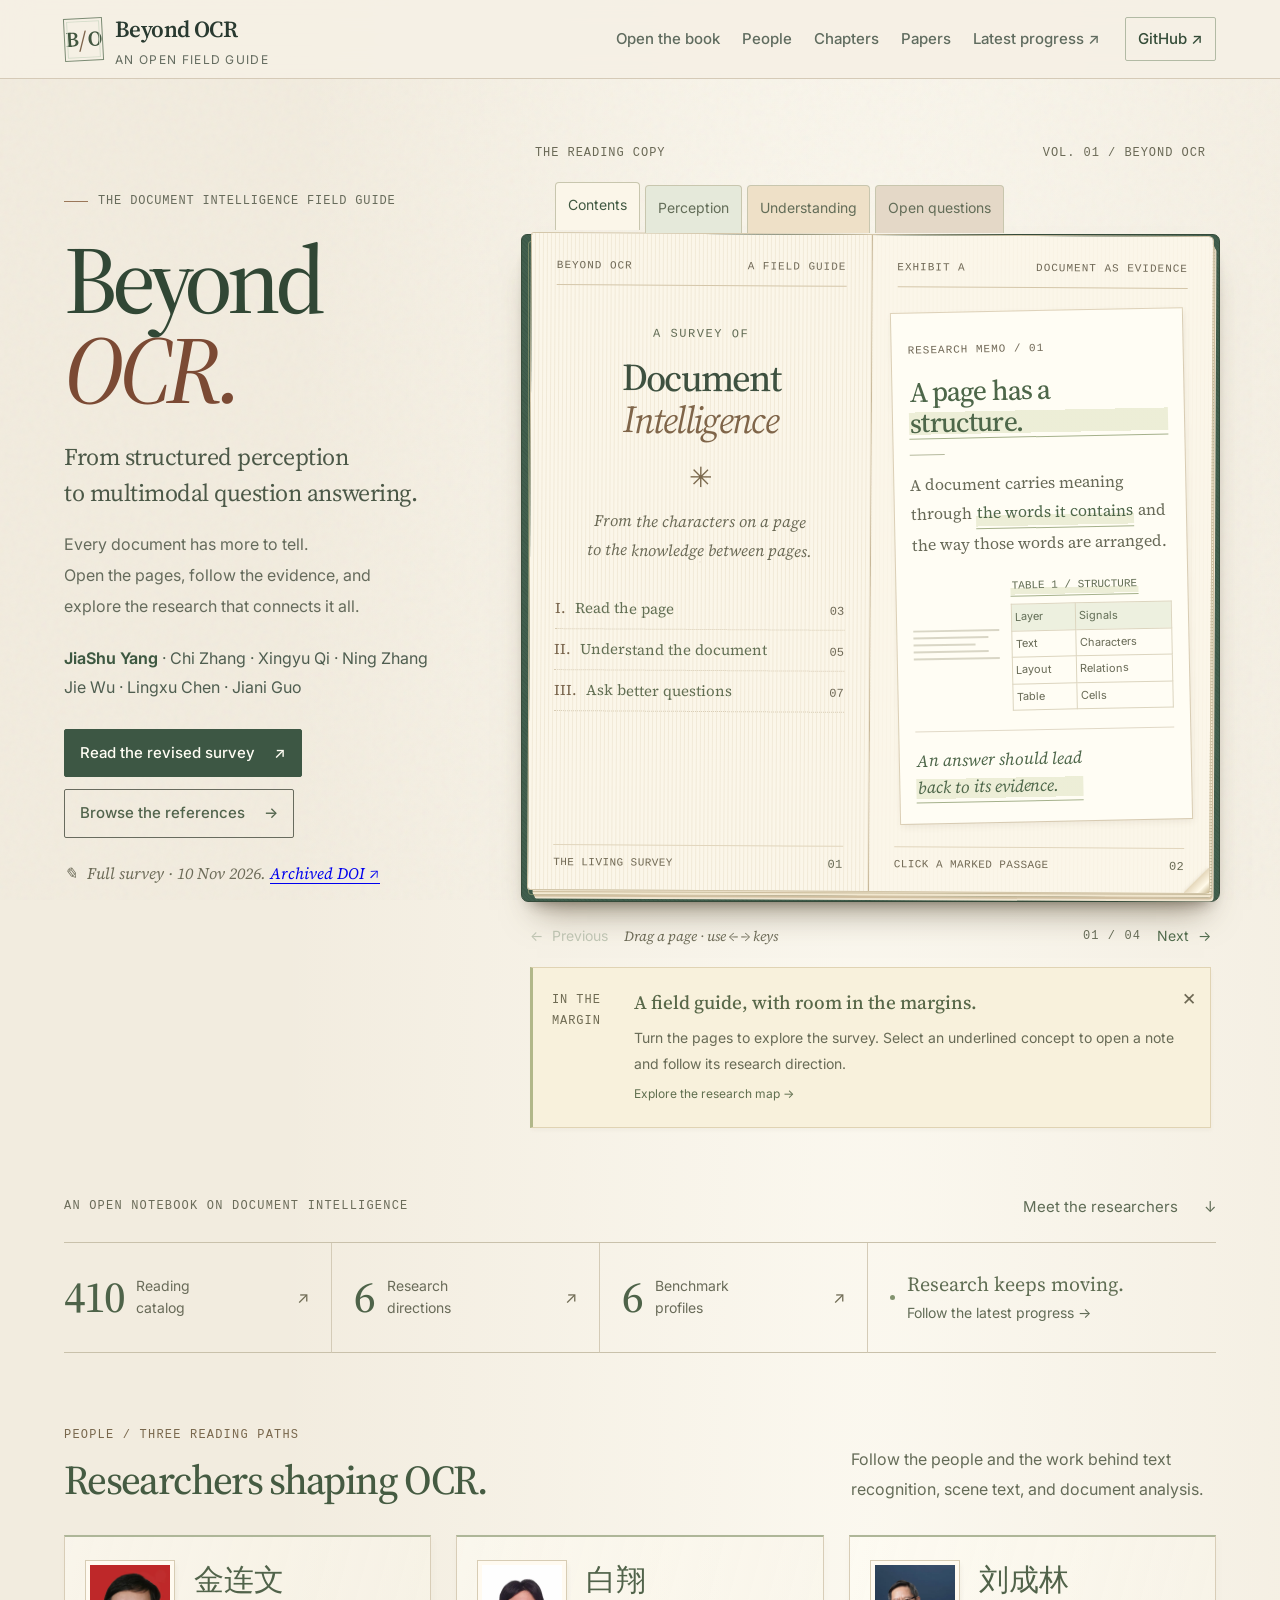
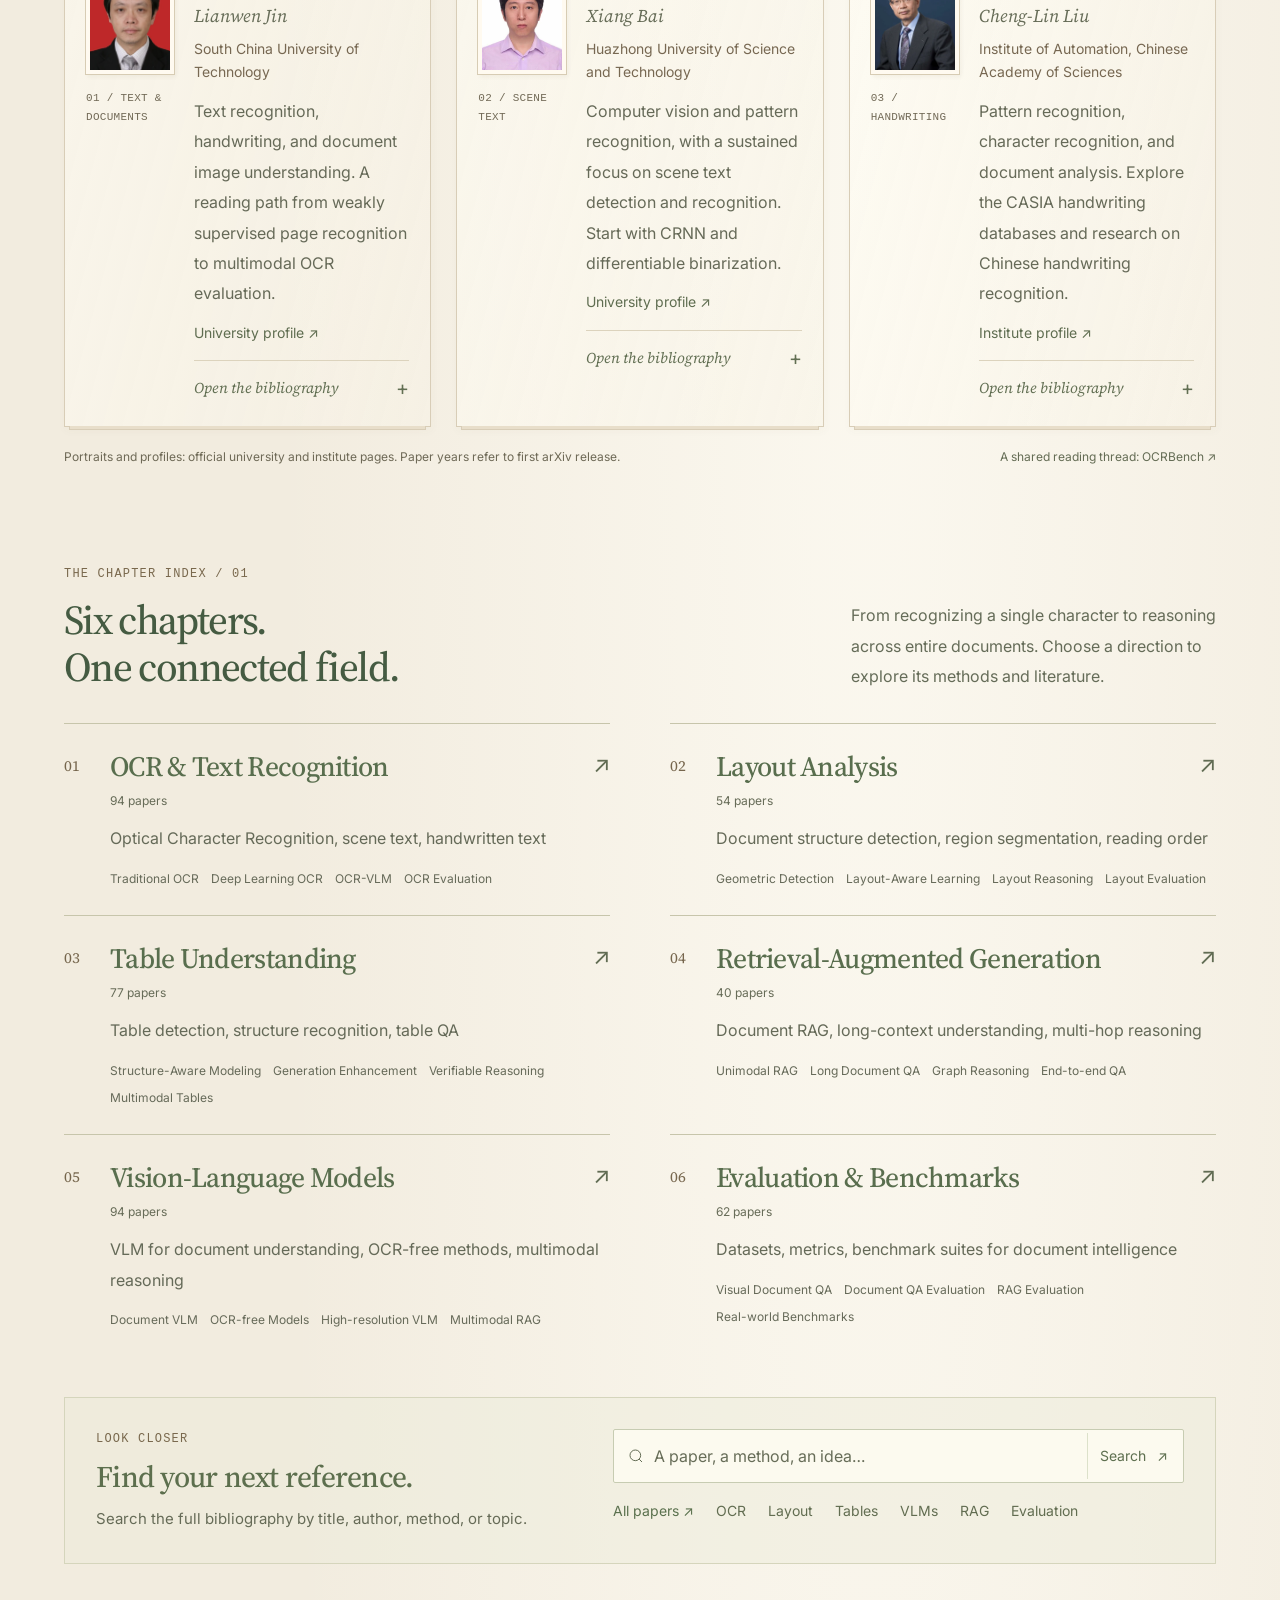
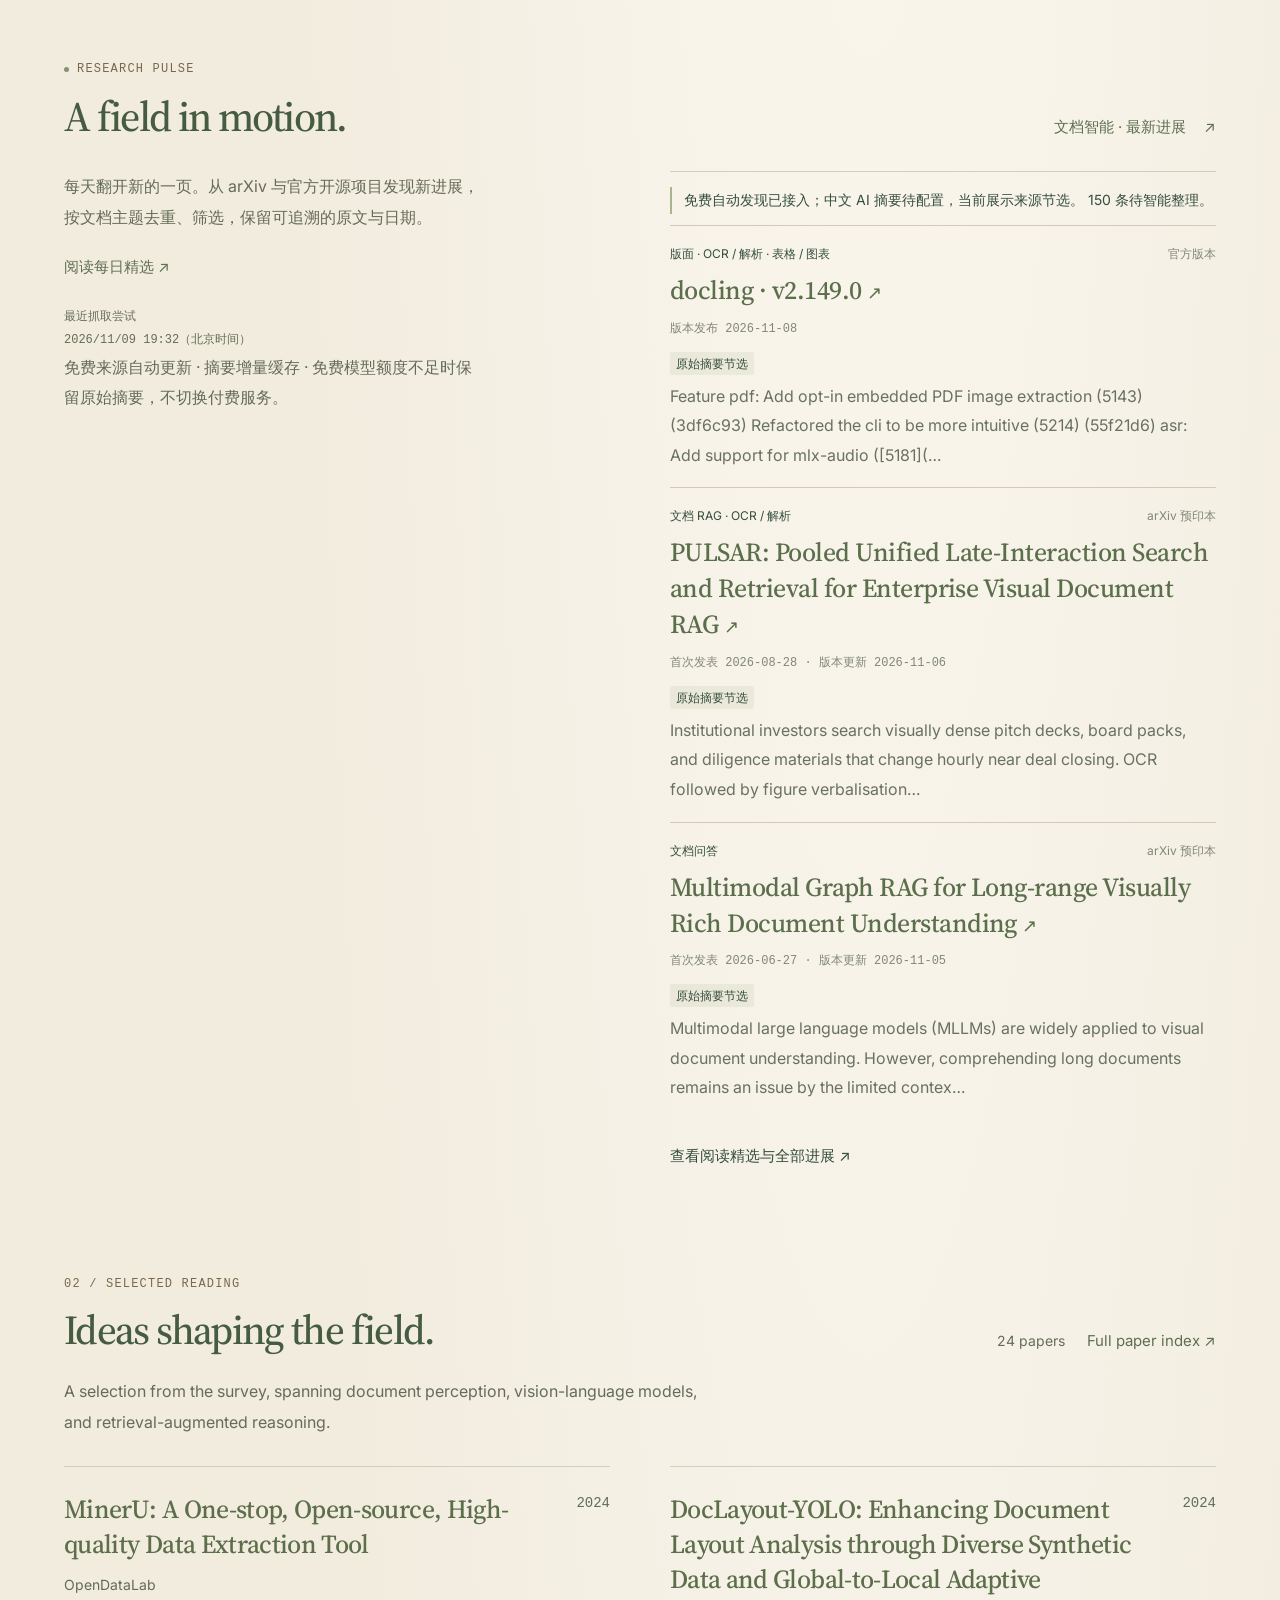
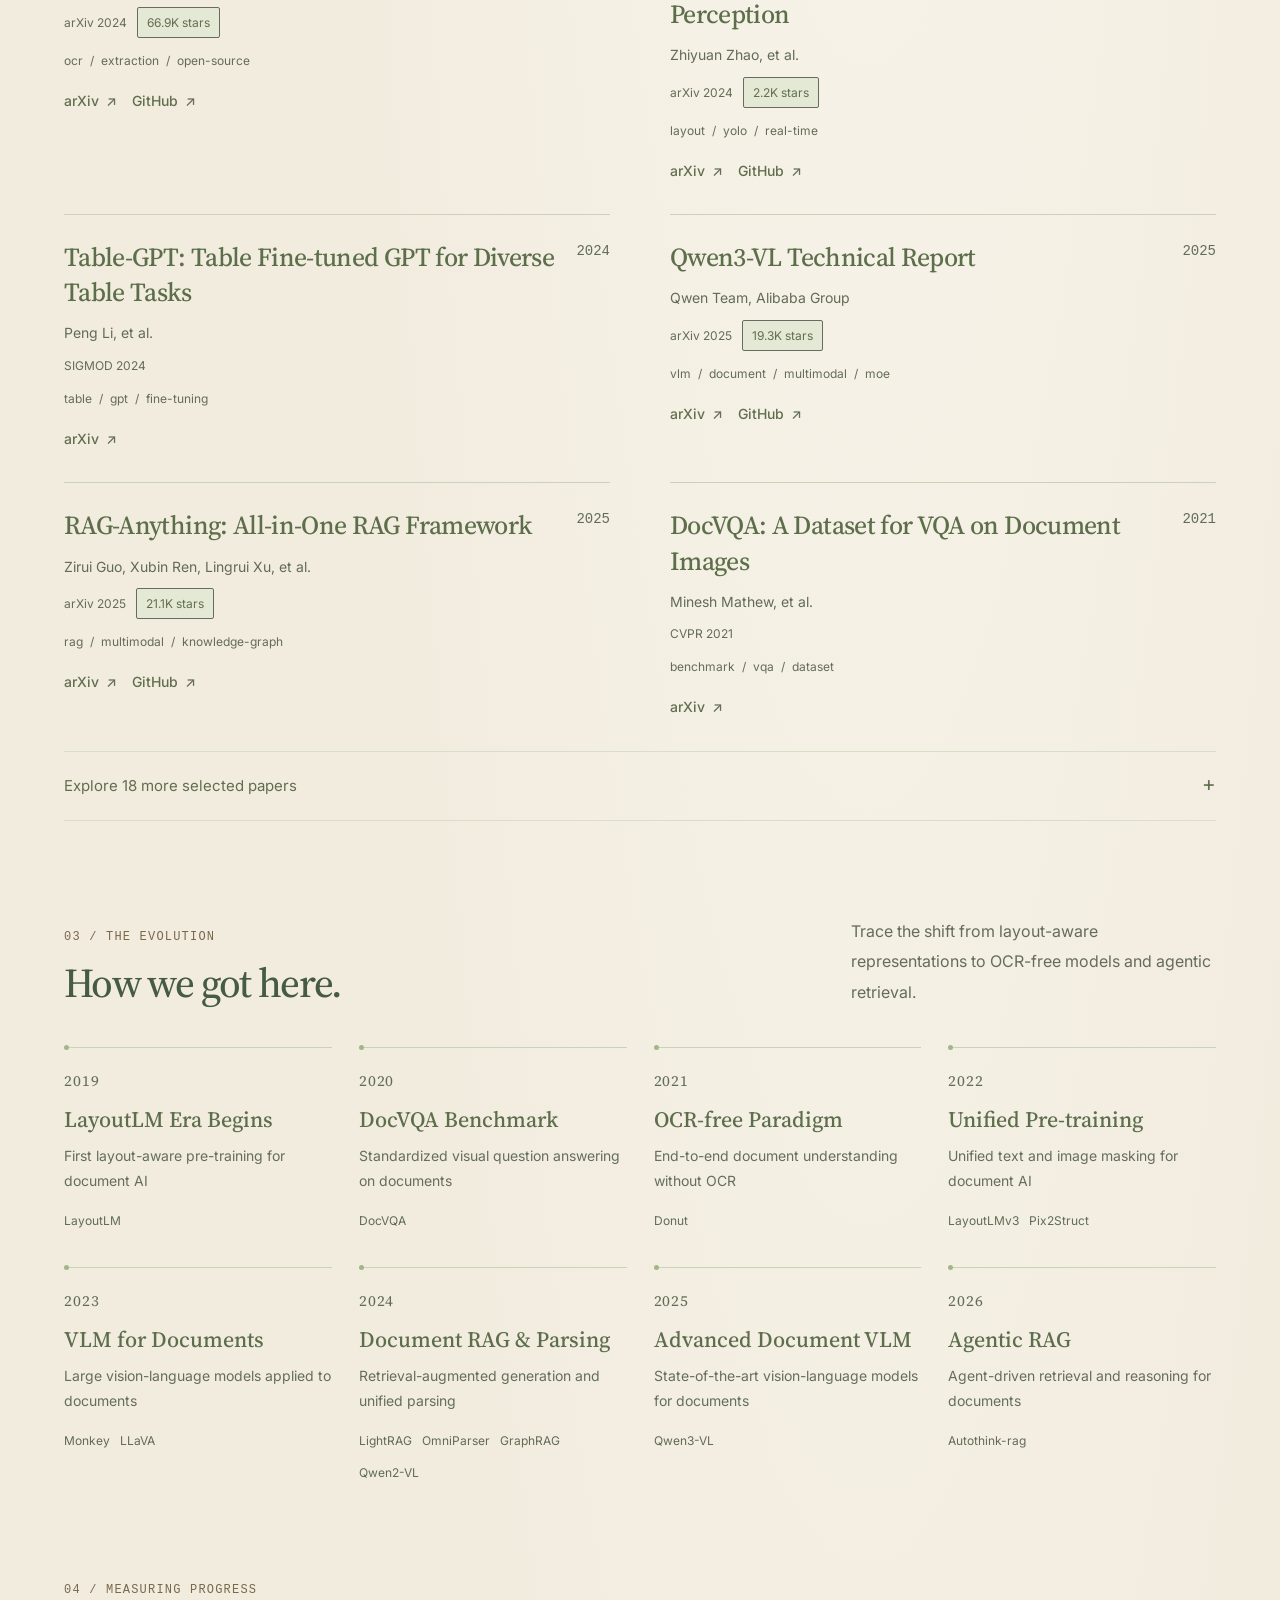
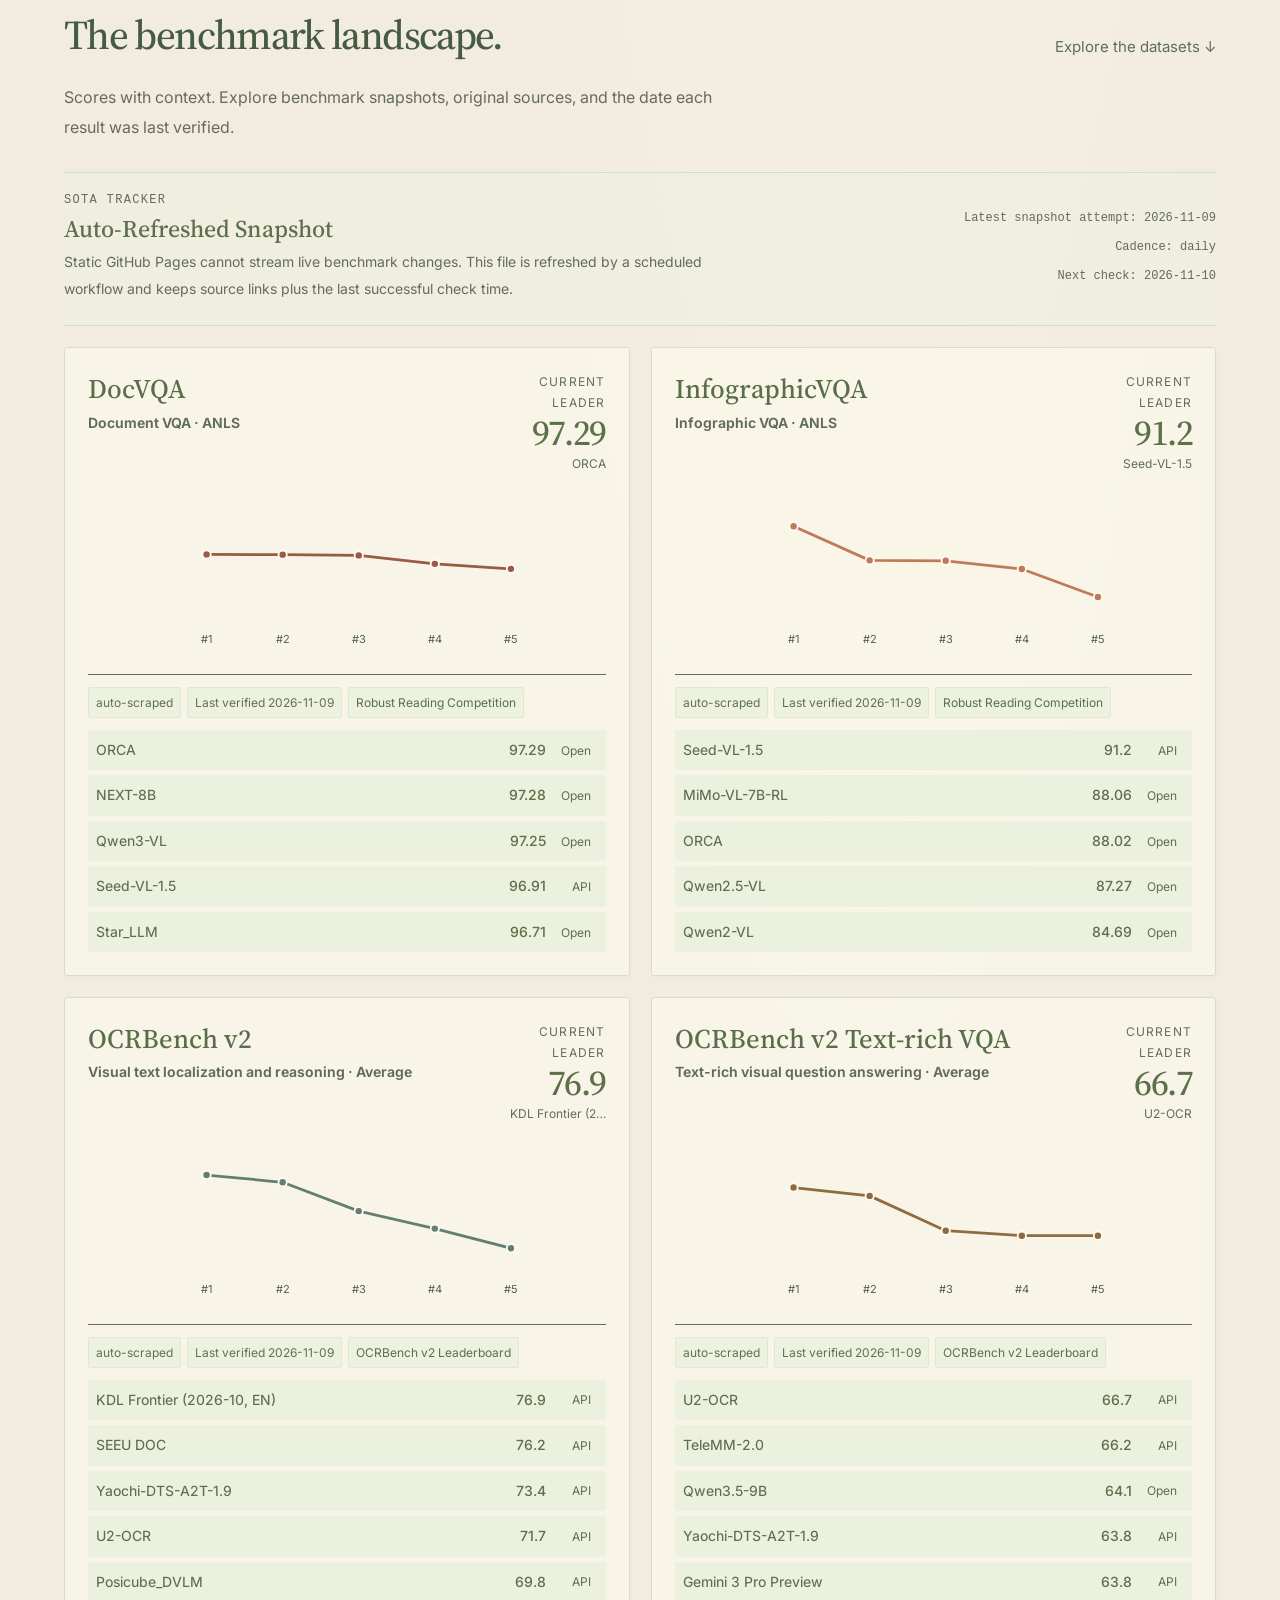
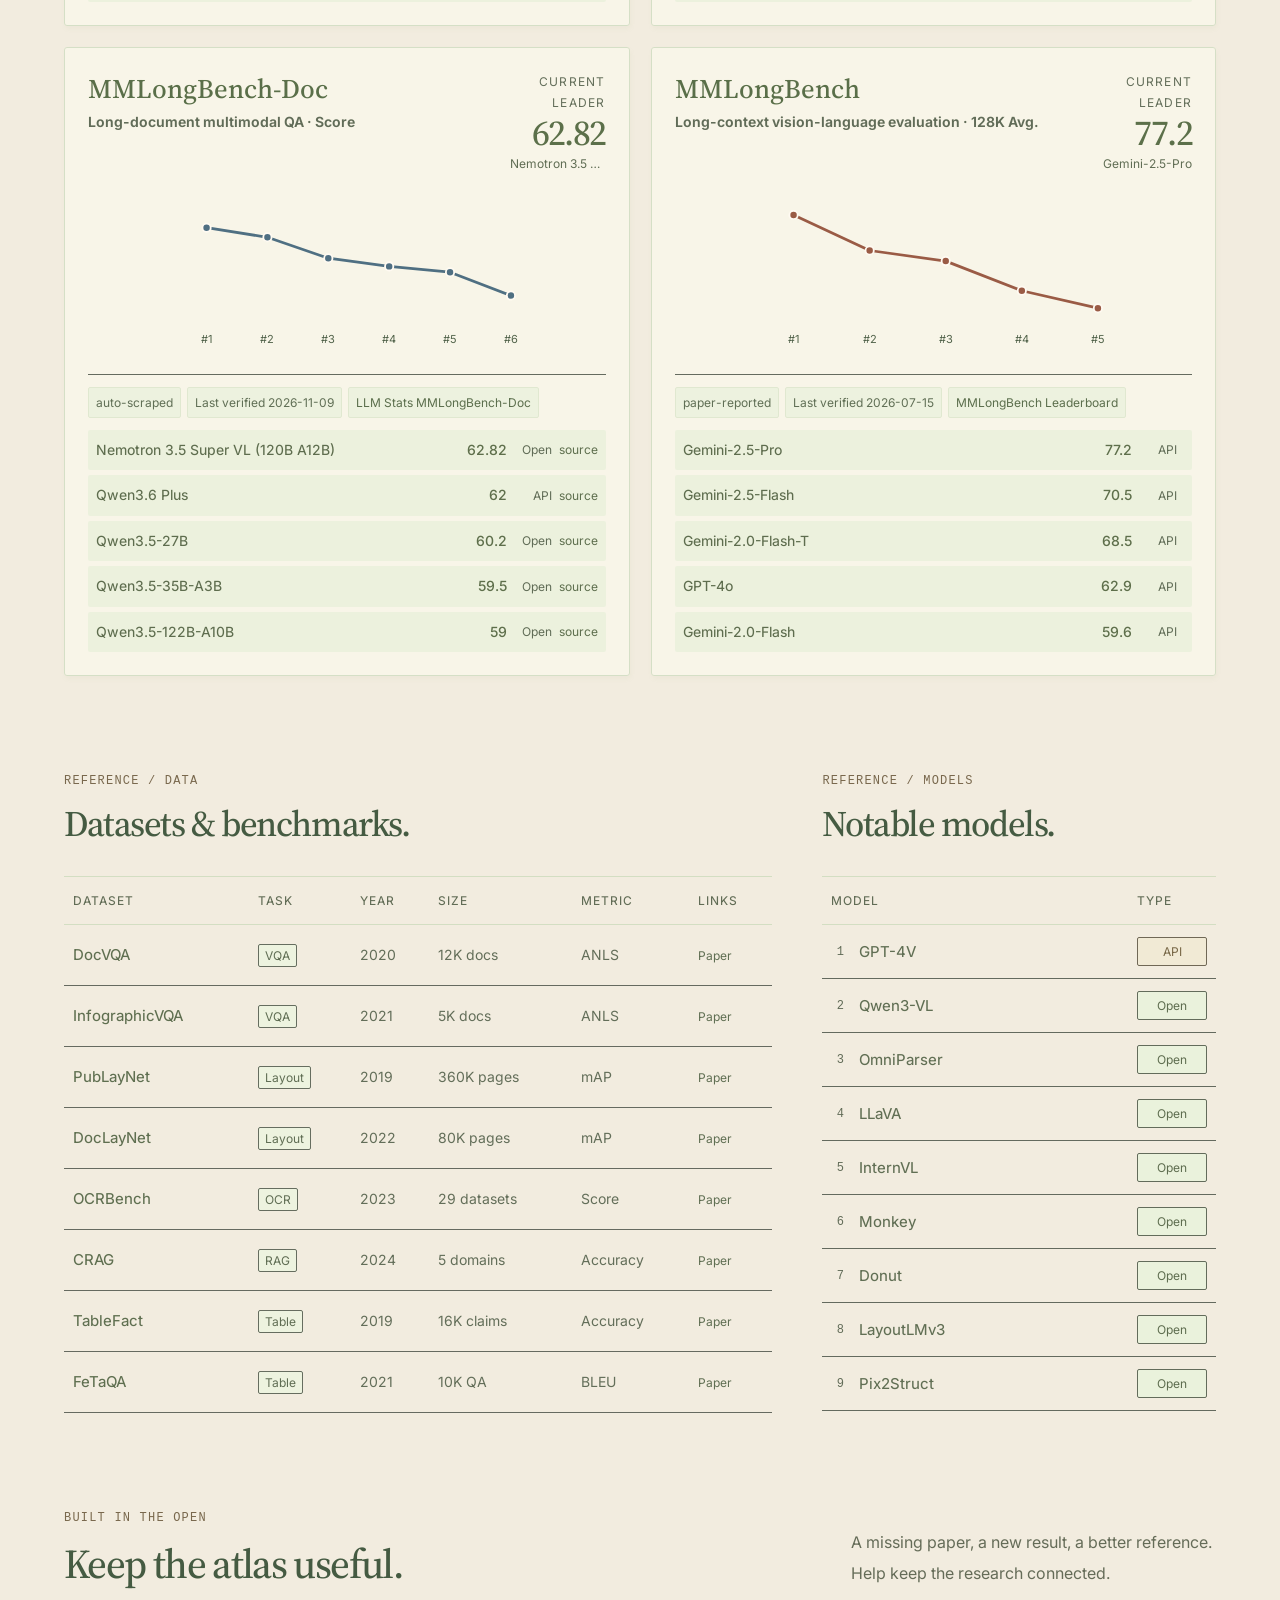
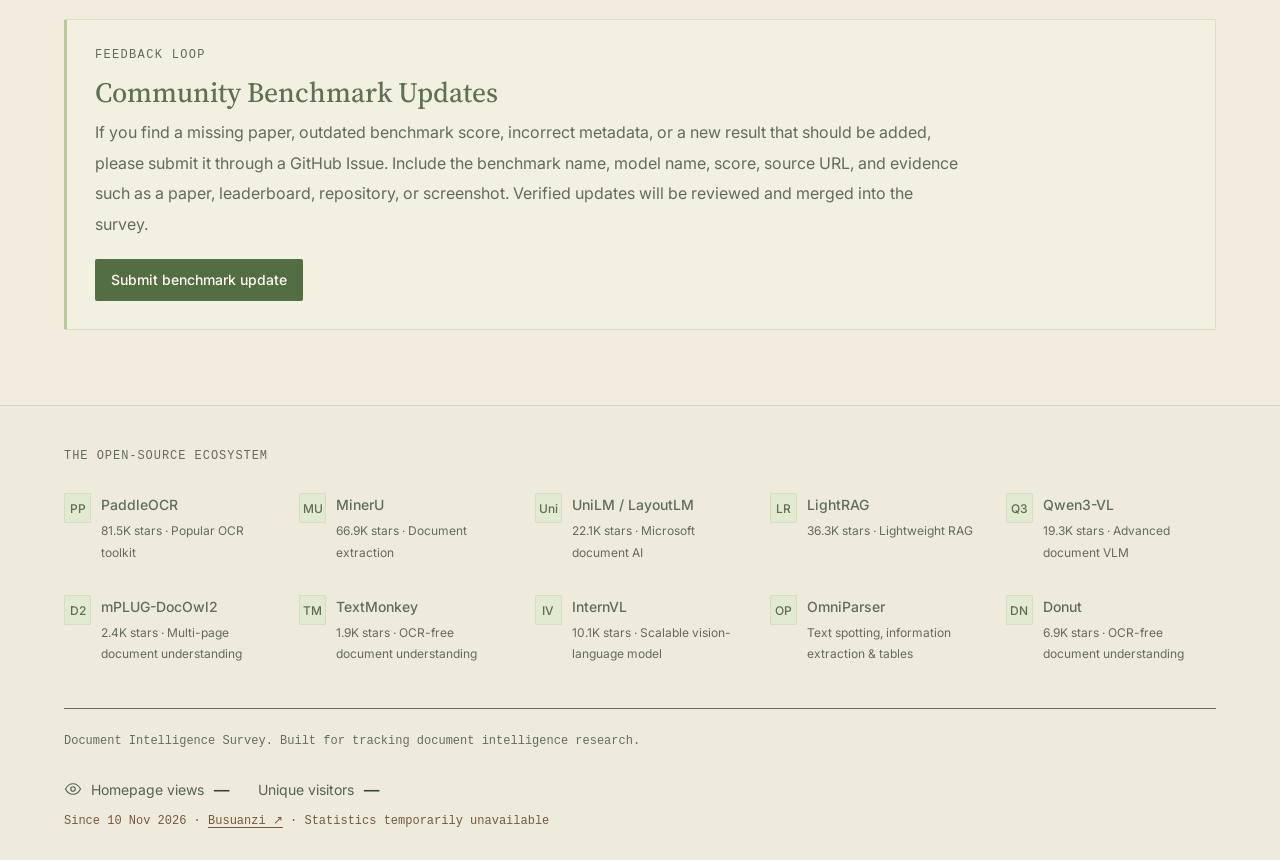
==== docs/index.html @ fee5d290 "Restore full survey coverage and publish the 64-page visual revision Bring all six detailed literatu" ====
<!DOCTYPE html>
<html lang="en">
<head>
<meta charset="UTF-8">
<meta name="viewport" content="width=device-width, initial-scale=1.0">
<meta name="description" content="Open the Beyond OCR field guide: an interactive survey of document intelligence, its researchers, methods, papers, and benchmarks.">
<meta name="theme-color" content="#f2ecdf">
<title>Beyond OCR — An Open Field Guide to Document Intelligence</title>
<link rel="stylesheet" href="css/style.css?v=20260712-1">
<link rel="stylesheet" href="css/home.css?v=20261110-3">
<link rel="stylesheet" href="css/research-digest.css?v=20261109-2">
</head>
<body class="home reading-room">
<a class="skip-link" href="#mainContent">Skip to content</a>
<div id="readerProgress" class="reader-progress" aria-hidden="true"></div>
<header class="header"><div class="header-inner">
  <a class="logo" href="#top" aria-label="Beyond OCR home"><span class="library-mark" aria-hidden="true">B<span>/</span>O</span><span>Beyond OCR<small>An open field guide</small></span></a>
  <button class="nav-toggle" id="navToggle" type="button" aria-controls="mainNav" aria-expanded="false" aria-label="Toggle navigation">Contents <span aria-hidden="true">☰</span></button>
  <nav class="nav-links" id="mainNav" aria-label="Main navigation"><a href="#surveyBook">Open the book</a><a href="#scholars">People</a><a href="#taxonomy">Chapters</a><a href="#papers">Papers</a><a href="research.html">Latest progress ↗</a><a class="github-btn" href="https://github.com/Yang-Jiashu/document-intelligence-survey" target="_blank" rel="noreferrer">GitHub ↗</a></nav>
</div></header>
<main id="mainContent">
<section class="hero" id="top" aria-labelledby="heroTitle">
  <div class="hero-inner">
    <div class="hero-copy"><div class="hero-kicker"><span class="edition-rule" aria-hidden="true"></span> THE DOCUMENT INTELLIGENCE FIELD GUIDE</div><h1 id="heroTitle">Beyond<br><em>OCR.</em></h1><p class="hero-subtitle">From structured perception<br>to multimodal question answering.</p><p class="hero-summary">Every document has more to tell.<br>Open the pages, follow the evidence, and explore the research that connects it all.</p><p class="hero-authors" aria-label="Authors in paper order"><strong>JiaShu Yang</strong> · Chi Zhang · Xingyu Qi · Ning Zhang<br>Jie Wu · Lingxu Chen · Jiani Guo</p><div class="hero-badges"><a class="badge badge-primary" href="paper.pdf?v=20261110-4" target="_blank" rel="noreferrer">Read the revised survey <span aria-hidden="true">↗</span></a><a class="badge badge-secondary" href="search.html">Browse the references <span aria-hidden="true">→</span></a></div><p class="hero-editor-note"><span aria-hidden="true">✎</span> Full survey · 10 Nov 2026. <a href="https://zenodo.org/records/21264117" target="_blank" rel="noreferrer">Archived DOI ↗</a></p></div>
    <section id="surveyBook" class="survey-book" data-page="0" tabindex="0" aria-label="Interactive survey book">
      <div class="book-topline"><span>THE READING COPY</span><span>VOL. 01 / BEYOND OCR</span></div>
      <div class="book-tabs" aria-label="Book chapters"><button class="book-tab is-active" type="button" data-book-page="0" aria-current="page">Contents</button><button class="book-tab" type="button" data-book-page="1">Perception</button><button class="book-tab" type="button" data-book-page="2">Understanding</button><button class="book-tab" type="button" data-book-page="3">Open questions</button></div>
      <div class="book-shell"><div class="book-cover" aria-hidden="true"></div><div class="book-page-edges" aria-hidden="true"></div><div id="bookTurnArea" class="book-turn-area">
        <article class="book-spread" data-spread="0" aria-label="Contents and the document as evidence">
          <div class="book-page book-page-left"><div class="page-running-head">BEYOND OCR <span>A FIELD GUIDE</span></div><div class="book-title-page"><span class="book-small-label">A SURVEY OF</span><h2>Document<br><em>Intelligence</em></h2><div class="title-ornament" aria-hidden="true">✳</div><p>From the characters on a page<br>to the knowledge between pages.</p></div><div class="mini-contents"><button class="book-tab" type="button" data-book-page="1"><span>I.</span> Read the page <i>03</i></button><button class="book-tab" type="button" data-book-page="2"><span>II.</span> Understand the document <i>05</i></button><button class="book-tab" type="button" data-book-page="3"><span>III.</span> Ask better questions <i>07</i></button></div><div class="page-folio"><span>THE LIVING SURVEY</span><span>01</span></div></div>
          <div class="book-page book-page-right"><div class="page-running-head">EXHIBIT A <span>DOCUMENT AS EVIDENCE</span></div><div class="specimen-page"><span class="specimen-kicker">RESEARCH MEMO / 01</span><button class="annotation-trigger specimen-heading" type="button" data-note="layout">A page has a structure.</button><div class="specimen-rule"></div><p>A document carries meaning through <button class="annotation-trigger" type="button" data-note="ocr">the words it contains</button> and the way those words are arranged.</p><div class="specimen-columns"><div class="specimen-lines" aria-hidden="true"><i></i><i></i><i></i><i></i><i></i></div><div class="specimen-table"><button class="annotation-trigger" type="button" data-note="table">TABLE 1 / STRUCTURE</button><table><thead><tr><th>Layer</th><th>Signals</th></tr></thead><tbody><tr><td>Text</td><td>Characters</td></tr><tr><td>Layout</td><td>Relations</td></tr><tr><td>Table</td><td>Cells</td></tr></tbody></table></div></div><p class="specimen-answer"><button class="annotation-trigger" type="button" data-note="evidence">An answer should lead<br>back to its evidence.</button></p></div><div class="page-folio"><span>CLICK A MARKED PASSAGE</span><span>02</span></div></div>
        </article>
        <article class="book-spread" data-spread="1" hidden aria-label="Perception: text and page structure">
          <div class="book-page book-page-left"><div class="page-running-head">PART I <span>PERCEPTION</span></div><span class="chapter-number">I.</span><h2 class="book-chapter-title">Read<br>the page.</h2><p class="book-body">Before answering a question, a system needs to recover what is on the page.</p><p class="book-body"><button type="button" class="annotation-trigger" data-note="ocr">OCR recognizes the text.</button><br><button type="button" class="annotation-trigger" data-note="layout">Layout recovers its organization.</button></p><div class="margin-scribble">The words matter.<br>So does their place.</div><a class="book-text-link" href="search.html?category=ocr">Browse perception research ↗</a><div class="page-folio"><span>LAYOUT · RECOGNITION · ORDER</span><span>03</span></div></div>
          <div class="book-page book-page-right"><div class="page-running-head">A CLOSER LOOK <span>DRAG THE SLIDER</span></div><h3 class="book-exercise-title">Reveal the structure.</h3><p class="book-exercise-caption">An illustrative layout overlay.</p><div class="ocr-comparison" id="ocrComparison" style="--reveal:55%"><div class="comparison-raw"><span>FIELD NOTES</span><h4>A document<br>is a system.</h4><p>Headings guide the reader.<br>Paragraphs develop an idea.<br>Tables preserve relationships.</p><div class="comparison-table"><i></i><i></i><i></i><i></i><i></i><i></i></div></div><div class="comparison-structure" aria-hidden="true"><div class="region region-title"><span>HEADING</span></div><div class="region region-body"><span>PARAGRAPH</span></div><div class="region region-table"><span>TABLE</span></div><div class="reading-order">1 → 2 → 3</div></div><div class="comparison-divider" aria-hidden="true"></div></div><label class="reveal-label" for="ocrReveal">Raw page <span>Structured page</span></label><input class="reveal-slider" type="range" id="ocrReveal" min="0" max="100" value="55" aria-label="Reveal the document structure"><output id="revealValue" class="reveal-value" for="ocrReveal">55% structure revealed</output><div class="page-folio"><span>PIXELS → STRUCTURE</span><span>04</span></div></div>
        </article>
        <article class="book-spread" data-spread="2" hidden aria-label="Understanding and evidence organization">
          <div class="book-page book-page-left"><div class="page-running-head">PART II <span>UNDERSTANDING</span></div><span class="chapter-number">II.</span><h2 class="book-chapter-title">Connect<br>the meaning.</h2><p class="book-body">Structured tables, retrieved passages, and visual pages offer different routes to an answer.</p><div class="book-pathways"><button class="annotation-trigger" type="button" data-note="table"><span>01</span> Table understanding ↗</button><button class="annotation-trigger" type="button" data-note="rag"><span>02</span> Document RAG ↗</button><button class="annotation-trigger" type="button" data-note="vlm"><span>03</span> Vision-language models ↗</button></div><div class="page-folio"><span>THREE ROUTES TO DOCUMENT QA</span><span>05</span></div></div>
          <div class="book-page book-page-right"><div class="page-running-head">FOLLOW THE THREAD <span>EVIDENCE</span></div><h3 class="book-exercise-title">Which evidence<br>supports the answer?</h3><div class="evidence-fragments"><div class="evidence-fragment"><span>PAGE A / PASSAGE</span><div class="specimen-lines" aria-hidden="true"><i></i><i></i><i></i></div></div><span class="evidence-thread" aria-hidden="true">↓</span><div class="evidence-fragment"><span>PAGE B / TABLE CELL</span><div class="evidence-cells" aria-hidden="true"><i></i><i></i><i></i><i></i><i class="marked-cell"></i><i></i></div></div><span class="evidence-thread" aria-hidden="true">↓</span><button class="annotation-trigger evidence-conclusion" type="button" data-note="evidence">A grounded, verifiable answer ↗</button></div><p class="book-exercise-caption">Retrieval finds evidence. Reasoning connects it.</p><div class="page-folio"><span>ACROSS PAGES & MODALITIES</span><span>06</span></div></div>
        </article>
        <article class="book-spread" data-spread="3" hidden aria-label="Open questions and further reading">
          <div class="book-page book-page-left"><div class="page-running-head">LOOKING AHEAD <span>OPEN QUESTIONS</span></div><h2 class="book-chapter-title">What remains<br>unsolved?</h2><div class="open-questions"><button class="annotation-trigger" type="button" data-note="evidence"><span>01</span><strong>Can we verify the evidence?</strong><small>Answers tied to pages, regions, and cells.</small></button><button class="annotation-trigger" type="button" data-note="rag"><span>02</span><strong>Can we connect complex evidence?</strong><small>Across documents, tools, and modalities.</small></button><button class="annotation-trigger" type="button" data-note="vlm"><span>03</span><strong>Will it work beyond the benchmark?</strong><small>Robustness under real-world conditions.</small></button></div><div class="page-folio"><span>FROM THE SURVEY'S OUTLOOK</span><span>07</span></div></div>
          <div class="book-page book-page-right"><div class="page-running-head">KEEP READING <span>THE NEXT CHAPTER</span></div><div class="book-reading-list"><span class="book-small-label">CHOOSE A DIRECTION</span><h3>There is always<br>another page.</h3><a href="search.html?category=ocr">OCR & text recognition <span>↗</span></a><a href="search.html?category=layout">Layout analysis <span>↗</span></a><a href="search.html?category=table">Table understanding <span>↗</span></a><a href="search.html?category=rag">Retrieval-augmented generation <span>↗</span></a><a href="search.html?category=vlm">Vision-language models <span>↗</span></a><a href="search.html?category=eval">Evaluation & benchmarks <span>↗</span></a></div><div class="page-folio"><span>EXPLORE THE FULL BIBLIOGRAPHY</span><span>08</span></div></div>
        </article>
        <div class="book-turning-leaf" aria-hidden="true"></div><span class="book-corner" aria-hidden="true"></span>
      </div></div>
      <div class="book-controls"><button id="bookPrev" type="button" aria-label="Previous book spread" disabled><span aria-hidden="true">←</span> Previous</button><span class="book-drag-hint">Drag a page · use ← → keys</span><span id="bookPageLabel" class="book-page-label" aria-live="polite">01 / 04</span><button id="bookNext" type="button" aria-label="Next book spread">Next <span aria-hidden="true">→</span></button></div>
      <aside id="bookAnnotation" class="book-annotation" aria-label="Margin note"><span class="annotation-label">IN THE MARGIN</span><div class="annotation-copy"><h3 id="bookAnnotationTitle">A field guide, with room in the margins.</h3><p id="bookAnnotationBody">Turn the pages to explore the survey. Select an underlined concept to open a note and follow its research direction.</p><a id="bookAnnotationLink" href="#taxonomy">Explore the research map →</a></div><button id="annotationClose" type="button" aria-label="Close margin note">×</button></aside>
    </section>
  </div>
  <div class="hero-bottom"><span>AN OPEN NOTEBOOK ON DOCUMENT INTELLIGENCE</span><a href="#scholars">Meet the researchers <span aria-hidden="true">↓</span></a></div>
</section>
<section class="atlas-stats" aria-label="Survey coverage">
  <a href="search.html"><strong id="atlasPaperCount">—</strong><span>Reading catalog</span><i aria-hidden="true">↗</i></a>
  <a href="#taxonomy"><strong id="atlasTopicCount">—</strong><span>Research directions</span><i aria-hidden="true">↗</i></a>
  <a href="#sota"><strong id="atlasBenchmarkCount">—</strong><span>Benchmark profiles</span><i aria-hidden="true">↗</i></a>
  <a class="atlas-stats-note" href="research.html"><span class="status-dot" aria-hidden="true"></span><div>Research keeps moving.<small>Follow the latest progress →</small></div></a>
</section>
<div class="main">
<section class="scholars-section atlas-section" id="scholars" aria-labelledby="scholarsTitle">
  <div class="section-title"><div><span class="section-kicker">PEOPLE / THREE READING PATHS</span><h2 id="scholarsTitle">Researchers shaping OCR.</h2></div><p class="section-intro">Follow the people and the work behind text recognition, scene text, and document analysis.</p></div>
  <div class="scholar-grid">
    <article class="scholar-card"><div class="scholar-portrait"><img src="images/scholars/lianwen-jin.webp" width="480" height="588" loading="lazy" alt="金连文 · Lianwen Jin"><span class="portrait-index">01 / TEXT & DOCUMENTS</span></div><div class="scholar-copy"><h3>金连文 <span>Lianwen Jin</span></h3><p class="scholar-affiliation">South China University of Technology</p><p>Text recognition, handwriting, and document image understanding. A reading path from weakly supervised page recognition to multimodal OCR evaluation.</p><a class="scholar-profile" href="https://www2.scut.edu.cn/ee/jcdb/list.htm" target="_blank" rel="noreferrer">University profile ↗</a><details class="scholar-works"><summary>Open the bibliography <span aria-hidden="true">+</span></summary><a href="https://arxiv.org/abs/2207.14807" target="_blank" rel="noreferrer"><span>2022</span> PageNet <i>↗</i></a><a href="https://arxiv.org/abs/2305.07895" target="_blank" rel="noreferrer"><span>2023</span> OCRBench <i>↗</i></a></details></div></article>
    <article class="scholar-card"><div class="scholar-portrait"><img src="images/scholars/xiang-bai.webp" loading="lazy" alt="白翔 · Xiang Bai"><span class="portrait-index">02 / SCENE TEXT</span></div><div class="scholar-copy"><h3>白翔 <span>Xiang Bai</span></h3><p class="scholar-affiliation">Huazhong University of Science and Technology</p><p>Computer vision and pattern recognition, with a sustained focus on scene text detection and recognition. Start with CRNN and differentiable binarization.</p><a class="scholar-profile" href="https://sse.hust.edu.cn/info/1083/3520.htm" target="_blank" rel="noreferrer">University profile ↗</a><details class="scholar-works"><summary>Open the bibliography <span aria-hidden="true">+</span></summary><a href="https://arxiv.org/abs/1507.05717" target="_blank" rel="noreferrer"><span>2015</span> CRNN <i>↗</i></a><a href="https://arxiv.org/abs/1911.08947" target="_blank" rel="noreferrer"><span>2019</span> Differentiable Binarization <i>↗</i></a></details></div></article>
    <article class="scholar-card"><div class="scholar-portrait"><img src="images/scholars/chenglin-liu.webp" loading="lazy" alt="刘成林 · Cheng-Lin Liu"><span class="portrait-index">03 / HANDWRITING</span></div><div class="scholar-copy"><h3>刘成林 <span>Cheng-Lin Liu</span></h3><p class="scholar-affiliation">Institute of Automation, Chinese Academy of Sciences</p><p>Pattern recognition, character recognition, and document analysis. Explore the CASIA handwriting databases and research on Chinese handwriting recognition.</p><a class="scholar-profile" href="https://ia.cas.cn/rcdw/202404/t20240425_7131770.html" target="_blank" rel="noreferrer">Institute profile ↗</a><details class="scholar-works"><summary>Open the bibliography <span aria-hidden="true">+</span></summary><a href="https://nlpr.ia.ac.cn/databases/handwriting/home.html" target="_blank" rel="noreferrer"><span>DATA</span> CASIA handwriting databases <i>↗</i></a><a href="https://arxiv.org/abs/1606.05763" target="_blank" rel="noreferrer"><span>2016</span> Chinese handwriting recognition <i>↗</i></a></details></div></article>
  </div>
  <p class="scholar-source-note">Portraits and profiles: official university and institute pages. Paper years refer to first arXiv release. <a href="https://arxiv.org/abs/2305.07895" target="_blank" rel="noreferrer">A shared reading thread: OCRBench ↗</a></p>
</section>

<section class="atlas-section map-section" aria-labelledby="mapTitle">
  <div class="section-title" id="taxonomy"><div><span class="section-kicker">THE CHAPTER INDEX / 01</span><h2 id="mapTitle">Six chapters.<br>One connected field.</h2></div><p class="section-intro">From recognizing a single character to reasoning across entire documents. Choose a direction to explore its methods and literature.</p></div>
  <div class="taxonomy-container" id="taxonomyContainer"></div>
</section>
<section class="search-section" aria-label="Search the paper index">
  <div class="search-intro"><span class="section-kicker">LOOK CLOSER</span><h2>Find your next reference.</h2><p>Search the full bibliography by title, author, method, or topic.</p></div>
  <div class="search-inner"><form class="search-box" action="search.html" role="search"><label class="sr-only" for="searchInput">Search papers, methods, authors and tags</label><svg class="search-icon" viewBox="0 0 24 24" fill="none" stroke="currentColor" stroke-width="1.5" aria-hidden="true"><circle cx="11" cy="11" r="8"/><path d="m21 21-4.35-4.35"/></svg><input type="search" name="q" placeholder="A paper, a method, an idea…" id="searchInput"><button type="submit" class="search-submit" aria-label="Search bibliography">Search <span aria-hidden="true">↗</span></button></form>
  <div class="filter-group" aria-label="Browse by research direction"><button type="button" class="filter-btn" data-filter="all">All papers ↗</button><button type="button" class="filter-btn" data-filter="ocr">OCR</button><button type="button" class="filter-btn" data-filter="layout">Layout</button><button type="button" class="filter-btn" data-filter="table">Tables</button><button type="button" class="filter-btn" data-filter="vlm">VLMs</button><button type="button" class="filter-btn" data-filter="rag">RAG</button><button type="button" class="filter-btn" data-filter="eval">Evaluation</button></div></div>
</section>
<section class="atlas-section pulse-section" aria-labelledby="pulseTitle">
  <div class="section-title" id="dynamic"><div><span class="section-kicker"><span class="status-dot" aria-hidden="true"></span> RESEARCH PULSE</span><h2 id="pulseTitle">A field in motion.</h2></div><a class="text-link" href="research.html">文档智能 · 最新进展 <span aria-hidden="true">↗</span></a></div>
  <div class="pulse-layout"><div class="pulse-copy"><p>每天翻开新的一页。从 arXiv 与官方开源项目发现新进展，按文档主题去重、筛选，保留可追溯的原文与日期。</p><a class="text-link" href="research.html#researchDigest">阅读每日精选 ↗</a><div class="pulse-updated">最近抓取尝试 <span id="dynamicLastUpdated">Loading…</span></div><p class="pulse-method">免费来源自动更新 · 摘要增量缓存 · 免费模型额度不足时保留原始摘要，不切换付费服务。</p></div><div class="dynamic-overview" id="dynamicOverviewContainer" data-research-digest></div></div>
</section>
<section class="atlas-section" aria-labelledby="selectedTitle">
  <div class="section-title" id="papers"><div><span class="section-kicker">02 / SELECTED READING</span><h2 id="selectedTitle">Ideas shaping the field.</h2></div><div class="section-title-actions"><span class="badge-count" id="paperCount">Loading…</span><a class="text-link" href="search.html">Full paper index ↗</a></div></div><p class="section-deck">A selection from the survey, spanning document perception, vision-language models, and retrieval-augmented reasoning.</p>
  <div class="paper-grid" id="papersContainer"></div>
</section>
<section class="atlas-section" aria-labelledby="timelineTitle">
  <div class="section-title" id="timeline"><div><span class="section-kicker">03 / THE EVOLUTION</span><h2 id="timelineTitle">How we got here.</h2></div><p class="section-intro">Trace the shift from layout-aware representations to OCR-free models and agentic retrieval.</p></div><div class="timeline-container" id="timelineContainer"></div>
</section>
<section class="atlas-section" aria-labelledby="sotaTitle">
  <div class="section-title" id="sota"><div><span class="section-kicker">04 / MEASURING PROGRESS</span><h2 id="sotaTitle">The benchmark landscape.</h2></div><a class="text-link" href="#datasets">Explore the datasets ↓</a></div><p class="section-deck">Scores with context. Explore benchmark snapshots, original sources, and the date each result was last verified.</p><div class="sota-container" id="sotaContainer"></div>
</section>
<div class="reference-columns">
<section class="atlas-section" aria-labelledby="datasetTitle"><div class="section-title" id="datasets"><div><span class="section-kicker">REFERENCE / DATA</span><h2 id="datasetTitle">Datasets & benchmarks.</h2></div></div><div class="dataset-table-container"><table class="dataset-table" id="datasetTable"><thead><tr><th>Dataset</th><th>Task</th><th>Year</th><th>Size</th><th>Metric</th><th>Links</th></tr></thead><tbody id="datasetTableBody"></tbody></table></div></section>
<section class="atlas-section" aria-labelledby="modelsTitle"><div class="section-title" id="leaderboard"><div><span class="section-kicker">REFERENCE / MODELS</span><h2 id="modelsTitle">Notable models.</h2></div></div><div class="leaderboard"><div class="lb-header"><div>Model</div><div>Type</div></div><div id="leaderboardBody"></div></div></section>
</div>
<section class="atlas-section contribute-section" aria-labelledby="feedbackTitle"><div class="section-title" id="feedback"><div><span class="section-kicker">BUILT IN THE OPEN</span><h2 id="feedbackTitle">Keep the atlas useful.</h2></div><p class="section-intro">A missing paper, a new result, a better reference. Help keep the research connected.</p></div><div class="feedback-container" id="feedbackContainer"></div></section>
</div>
</main>
<noscript><div class="no-script">Browse the <a href="https://zenodo.org/records/21264117">complete survey</a> or <a href="https://github.com/Yang-Jiashu/document-intelligence-survey">source repository</a>. Enable JavaScript to explore the interactive paper index and benchmark data.</div></noscript>
<!-- Figures Gallery (hidden section) -->
<div class="main" style="display:none" id="figuresSection">
<div class="section-title"><h2>All Figures</h2></div>
<div class="gallery">
<div class="fig-card" onclick="openLightbox(0)"><img src="images/fig01.png" alt="Fig1"><div class="fig-overlay">Click to enlarge</div><div class="fig-cap"><strong>Fig 1:</strong> Pipeline Overview</div></div>
<div class="fig-card" onclick="openLightbox(1)"><img src="images/fig02.png" alt="Fig2"><div class="fig-overlay">Click to enlarge</div><div class="fig-cap"><strong>Fig 2:</strong> OCR Evolution</div></div>
<div class="fig-card" onclick="openLightbox(2)"><img src="images/fig03.png" alt="Fig3"><div class="fig-overlay">Click to enlarge</div><div class="fig-cap"><strong>Fig 3:</strong> Layout Methods</div></div>
<div class="fig-card" onclick="openLightbox(3)"><img src="images/fig04.png" alt="Fig4"><div class="fig-overlay">Click to enlarge</div><div class="fig-cap"><strong>Fig 4:</strong> VLM Comparison</div></div>
<div class="fig-card" onclick="openLightbox(4)"><img src="images/fig05.png" alt="Fig5"><div class="fig-overlay">Click to enlarge</div><div class="fig-cap"><strong>Fig 5:</strong> Table QA Evolution</div></div>
<div class="fig-card" onclick="openLightbox(5)"><img src="images/fig06.png" alt="Fig6"><div class="fig-overlay">Click to enlarge</div><div class="fig-cap"><strong>Fig 6:</strong> RAG Evolution</div></div>
<div class="fig-card" onclick="openLightbox(6)"><img src="images/fig07.png" alt="Fig7"><div class="fig-overlay">Click to enlarge</div><div class="fig-cap"><strong>Fig 7:</strong> VLM Evolution</div></div>
<div class="fig-card" onclick="openLightbox(7)"><img src="images/fig08.png" alt="Fig8"><div class="fig-overlay">Click to enlarge</div><div class="fig-cap"><strong>Fig 8:</strong> VLM Analysis</div></div>
<div class="fig-card" onclick="openLightbox(8)"><img src="images/fig09.png" alt="Fig9"><div class="fig-overlay">Click to enlarge</div><div class="fig-cap"><strong>Fig 9:</strong> Method Comparison</div></div>
<div class="fig-card" onclick="openLightbox(9)"><img src="images/fig10.png" alt="Fig10"><div class="fig-overlay">Click to enlarge</div><div class="fig-cap"><strong>Fig 10:</strong> Benchmark Landscape</div></div>
</div>
</div>

<!-- Lightbox -->
<div class="lightbox" id="lightbox" onclick="closeLightbox(event)">
<span class="lightbox-close">&times;</span>
<span class="lightbox-nav lightbox-prev" onclick="prevFig()">&#8249;</span>
<span class="lightbox-nav lightbox-next" onclick="nextFig()">&#8250;</span>
<img id="lightbox-img" src="" alt="">
</div>

<!-- Footer -->
<footer class="footer">
<div class="footer-inner">
<div class="footer-title">The open-source ecosystem</div>
<div class="footer-grid">
<a href="https://github.com/PaddlePaddle/PaddleOCR" target="_blank" class="footer-card">
<div class="footer-icon" style="background:linear-gradient(135deg,#4f6f82,#7d96a3)">PP</div>
<div><h4>PaddleOCR</h4><p>81.5K stars · Popular OCR toolkit</p></div>
</a>
<a href="https://github.com/opendatalab/MinerU" target="_blank" class="footer-card">
<div class="footer-icon" style="background:linear-gradient(135deg,#9a5b45,#c07a5a)">MU</div>
<div><h4>MinerU</h4><p>66.9K stars · Document extraction</p></div>
</a>
<a href="https://github.com/microsoft/unilm" target="_blank" class="footer-card">
<div class="footer-icon" style="background:linear-gradient(135deg,#6f3f30,#9a5b45)">Uni</div>
<div><h4>UniLM / LayoutLM</h4><p>22.1K stars · Microsoft document AI</p></div>
</a>
<a href="https://github.com/HKUDS/LightRAG" target="_blank" class="footer-card">
<div class="footer-icon" style="background:linear-gradient(135deg,#647f71,#8fa393)">LR</div>
<div><h4>LightRAG</h4><p>36.3K stars · Lightweight RAG</p></div>
</a>
<a href="https://github.com/QwenLM/Qwen3-VL" target="_blank" class="footer-card">
<div class="footer-icon" style="background:linear-gradient(135deg,#8f6b3f,#b99664)">Q3</div>
<div><h4>Qwen3-VL</h4><p>19.3K stars · Advanced document VLM</p></div>
</a>
<a href="https://github.com/X-PLUG/mPLUG-DocOwl/tree/main/DocOwl2" target="_blank" class="footer-card">
<div class="footer-icon" style="background:linear-gradient(135deg,#4f6f82,#8f6b3f)">D2</div>
<div><h4>mPLUG-DocOwl2</h4><p>2.4K stars · Multi-page document understanding</p></div>
</a>
<a href="https://github.com/Yuliang-Liu/Monkey" target="_blank" class="footer-card">
<div class="footer-icon" style="background:linear-gradient(135deg,#a4713f,#c0915c)">TM</div>
<div><h4>TextMonkey</h4><p>1.9K stars · OCR-free document understanding</p></div>
</a>
<a href="https://github.com/OpenGVLab/InternVL" target="_blank" class="footer-card">
<div class="footer-icon" style="background:linear-gradient(135deg,#4f6f82,#7e98a6)">IV</div>
<div><h4>InternVL</h4><p>10.1K stars · Scalable vision-language model</p></div>
</a>
<a href="https://github.com/AlibabaResearch/AdvancedLiterateMachinery/tree/main/OCR/OmniParser" target="_blank" class="footer-card">
<div class="footer-icon" style="background:linear-gradient(135deg,#647f71,#a0a56d)">OP</div>
<div><h4>OmniParser</h4><p>Text spotting, information extraction & tables</p></div>
</a>
<a href="https://github.com/clovaai/donut" target="_blank" class="footer-card">
<div class="footer-icon" style="background:linear-gradient(135deg,#9a5b45,#8f6b3f)">DN</div>
<div><h4>Donut</h4><p>6.9K stars · OCR-free document understanding</p></div>
</a>
</div>
<div class="footer-bottom">
<p> Document Intelligence Survey. Built for tracking document intelligence research.</p>
<div class="visitor-stats" id="visitorStats" role="group" aria-label="Homepage traffic statistics" aria-busy="true" data-state="loading">
  <div class="visitor-stats-counts" aria-live="polite" aria-atomic="true">
    <span class="visitor-stat"><svg viewBox="0 0 24 24" width="18" height="18" fill="none" stroke="currentColor" stroke-width="1.5" aria-hidden="true"><path d="M2 12s3.5-7 10-7 10 7 10 7-3.5 7-10 7S2 12 2 12Z"/><circle cx="12" cy="12" r="3"/></svg><span>Homepage views</span><strong id="homepageViews">—</strong></span>
    <span class="visitor-stat"><span>Unique visitors</span><strong id="homepageVisitors">—</strong></span>
  </div>
  <p class="visitor-stats-note">Since 10 Nov 2026 · <a href="https://busuanzi.meuicat.com/" target="_blank" rel="noreferrer">Busuanzi ↗</a><span id="visitorStatsStatus" role="status"> · Loading statistics…</span></p>
</div>
<noscript><p class="visitor-stats-note">Enable JavaScript to load traffic statistics.</p></noscript>
</div>
</div>
</footer>

<script src="js/home.js?v=20261109-1"></script>
<script src="js/reading-room.js?v=20261109-4"></script>
<script src="js/research-digest.js?v=20261109-1"></script>
<script src="js/app.js?v=20261110-3"></script>
<script src="js/visitor-stats.js?v=20261110-1" defer></script>
</body>
</html>
---- docs/css/style.css ----
@import url('https://fonts.googleapis.com/css2?family=Inter:wght@400;500;600;700;800&family=Source+Serif+4:opsz,wght@8..60,500;8..60,600;8..60,700&display=swap');

:root {
  --bg: #f7f2ea;
  --bg-soft: #fbf8f2;
  --bg-elevated: rgba(255, 252, 246, 0.86);
  --bg-card: #fffaf2;
  --bg-hover: #f1e7da;
  --ink: #251f1a;
  --text: #251f1a;
  --text-secondary: #62584f;
  --text-muted: #8b7f73;
  --border: #ded0c0;
  --border-light: #c7b6a4;
  --accent: #9a5b45;
  --accent-dark: #6f3f30;
  --accent-soft: #ead4c8;
  --success: #647f71;
  --warning: #a4713f;
  --danger: #9f4f44;
  --chart-layout: #9a5b45;
  --chart-ocr: #c07a5a;
  --chart-table: #647f71;
  --chart-rag: #8f6b3f;
  --chart-vlm: #4f6f82;
  --shadow-sm: 0 1px 2px rgba(65, 46, 31, 0.06);
  --shadow: 0 10px 30px rgba(65, 46, 31, 0.08);
  --shadow-lg: 0 24px 70px rgba(65, 46, 31, 0.12);
  --radius: 8px;
  --radius-sm: 6px;
  --radius-xs: 5px;
}

* { margin: 0; padding: 0; box-sizing: border-box; }
html { scroll-behavior: smooth; }

body {
  font-family: Inter, -apple-system, BlinkMacSystemFont, "Segoe UI", sans-serif;
  background:
    linear-gradient(90deg, rgba(154, 91, 69, 0.035) 1px, transparent 1px),
    linear-gradient(180deg, rgba(154, 91, 69, 0.03) 1px, transparent 1px),
    var(--bg);
  background-size: 42px 42px;
  color: var(--text);
  line-height: 1.6;
  -webkit-font-smoothing: antialiased;
}

body::before {
  content: "";
  position: fixed;
  inset: 0;
  pointer-events: none;
  background:
    radial-gradient(circle at 20% 0%, rgba(192, 122, 90, 0.12), transparent 30%),
    linear-gradient(180deg, rgba(255, 252, 246, 0.45), rgba(247, 242, 234, 0));
  z-index: -1;
}

::-webkit-scrollbar { width: 10px; }
::-webkit-scrollbar-track { background: var(--bg); }
::-webkit-scrollbar-thumb { background: #c7b6a4; border: 3px solid var(--bg); border-radius: 999px; }

.header {
  background: rgba(251, 248, 242, 0.88);
  backdrop-filter: blur(18px);
  border-bottom: 1px solid rgba(222, 208, 192, 0.86);
  position: sticky;
  top: 0;
  z-index: 1000;
}

.header-inner {
  max-width: 1680px;
  margin: 0 auto;
  padding: 0 28px;
  display: flex;
  align-items: center;
  justify-content: space-between;
  min-height: 66px;
}

.logo {
  display: flex;
  align-items: center;
  gap: 11px;
  color: var(--ink);
  font-weight: 700;
  font-size: 15px;
  text-decoration: none;
}

.logo-icon {
  width: 34px;
  height: 34px;
  border: 1px solid var(--accent);
  border-radius: var(--radius-xs);
  display: flex;
  align-items: center;
  justify-content: center;
  color: var(--accent-dark);
  font-family: "Source Serif 4", Georgia, serif;
  font-size: 14px;
  font-weight: 700;
  background: #f4e7dc;
}

.nav-links { display: flex; gap: 3px; align-items: center; }

.nav-links a {
  color: var(--text-secondary);
  text-decoration: none;
  padding: 7px 11px;
  border-radius: var(--radius-xs);
  font-size: 13px;
  font-weight: 600;
  transition: background 0.2s, color 0.2s, border-color 0.2s;
}

.nav-links a:hover { color: var(--ink); background: rgba(154, 91, 69, 0.08); }
.nav-links a.active { color: var(--accent-dark); background: #f1e4d8; }

.github-btn {
  margin-left: 6px;
  padding: 7px 14px !important;
  background: var(--ink) !important;
  color: #fffaf2 !important;
  border-radius: var(--radius-xs) !important;
  font-weight: 700 !important;
}

.hero {
  padding: 76px 28px 70px;
  text-align: center;
  position: relative;
  overflow: hidden;
  border-bottom: 1px solid rgba(222, 208, 192, 0.72);
}

.hero::after {
  content: "";
  position: absolute;
  left: 50%;
  bottom: 0;
  width: min(780px, calc(100% - 48px));
  height: 1px;
  transform: translateX(-50%);
  background: linear-gradient(90deg, transparent, rgba(154, 91, 69, 0.34), transparent);
}

.hero-inner { position: relative; z-index: 1; max-width: 920px; margin: 0 auto; }

.hero-kicker {
  color: var(--accent-dark);
  font-size: 12px;
  font-weight: 800;
  letter-spacing: 0.12em;
  text-transform: uppercase;
  margin-bottom: 18px;
}

.hero h1 {
  font-family: "Source Serif 4", Georgia, serif;
  font-size: 4.1rem;
  font-weight: 700;
  line-height: 0.98;
  margin-bottom: 22px;
  color: var(--ink);
}

.hero-summary {
  max-width: 690px;
  margin: 0 auto 24px;
  color: var(--text-secondary);
  font-size: 1.08rem;
}

.hero-authors { font-size: 0.98rem; color: var(--text-secondary); margin-bottom: 5px; }
.hero-affiliation { font-size: 0.9rem; color: var(--text-muted); margin-bottom: 30px; }
.hero-badges { display: flex; gap: 10px; justify-content: center; flex-wrap: wrap; margin-top: 37px; }

.badge,
.paper-btn,
.dataset-table .ds-links a {
  display: inline-flex;
  align-items: center;
  justify-content: center;
  text-decoration: none;
  border-radius: var(--radius-xs);
  transition: background 0.2s, border-color 0.2s, color 0.2s, transform 0.2s, box-shadow 0.2s;
}

.badge {
  min-height: 38px;
  padding: 8px 15px;
  background: var(--bg-card);
  border: 1px solid var(--border);
  color: var(--ink);
  font-size: 13px;
  font-weight: 700;
  box-shadow: var(--shadow-sm);
}

.badge:hover { border-color: var(--accent); background: #f3e5d8; transform: translateY(-1px); }

.stats-bar {
  background: rgba(251, 248, 242, 0.7);
  border-bottom: 1px solid rgba(222, 208, 192, 0.78);
  padding: 22px 28px;
}

.stats-bar-inner {
  max-width: 1680px;
  margin: 0 auto;
  display: flex;
  gap: 18px;
  justify-content: center;
}

.stat-item {
  min-width: 210px;
  text-align: left;
  border-left: 1px solid var(--border);
  padding-left: 18px;
}

.stat-value {
  font-family: "Source Serif 4", Georgia, serif;
  font-size: 2.55rem;
  font-weight: 700;
  color: var(--accent-dark);
  line-height: 1;
}

.stat-label {
  font-size: 12px;
  color: var(--text-secondary);
  font-weight: 800;
  margin-top: 8px;
  text-transform: uppercase;
  letter-spacing: 0.08em;
}

.stat-change { font-size: 12px; color: var(--text-muted); margin-top: 2px; }

.search-section {
  background: rgba(251, 248, 242, 0.92);
  border-bottom: 1px solid rgba(222, 208, 192, 0.78);
  padding: 16px 28px;
  position: sticky;
  top: 66px;
  z-index: 900;
  backdrop-filter: blur(16px);
}

.search-inner {
  max-width: 1680px;
  margin: 0 auto;
  display: flex;
  gap: 14px;
  align-items: center;
}

.search-box { flex: 1; position: relative; max-width: 560px; }

.search-box input {
  width: 100%;
  min-height: 42px;
  padding: 10px 16px 10px 43px;
  border: 1px solid var(--border);
  border-radius: var(--radius-xs);
  font-size: 14px;
  background: var(--bg-card);
  color: var(--text);
  box-shadow: var(--shadow-sm);
}

.search-box input:focus {
  outline: none;
  border-color: var(--accent);
  box-shadow: 0 0 0 3px rgba(154, 91, 69, 0.14);
}

.search-box input::placeholder { color: var(--text-muted); }
.search-box .search-icon { position: absolute; left: 15px; top: 50%; transform: translateY(-50%); color: var(--text-muted); width: 18px; height: 18px; }

.filter-group { display: flex; gap: 7px; flex-wrap: wrap; }

.filter-btn {
  min-height: 38px;
  padding: 8px 13px;
  border: 1px solid transparent;
  border-radius: var(--radius-xs);
  background: transparent;
  color: var(--text-secondary);
  font-size: 13px;
  font-weight: 700;
  cursor: pointer;
  transition: background 0.2s, border-color 0.2s, color 0.2s;
}

.filter-btn:hover { color: var(--ink); background: rgba(154, 91, 69, 0.08); }
.filter-btn.active { background: var(--ink); border-color: var(--ink); color: #fffaf2; }

.main { max-width: 1680px; margin: 0 auto; padding: 48px 28px; }

.section-title {
  display: flex;
  align-items: end;
  justify-content: space-between;
  gap: 16px;
  margin: 62px 0 20px;
  padding-bottom: 12px;
  border-bottom: 1px solid var(--border);
  scroll-margin-top: 150px;
}

.section-title:first-child { margin-top: 0; }

.section-title h2 {
  font-family: "Source Serif 4", Georgia, serif;
  font-size: 1.75rem;
  font-weight: 700;
  color: var(--ink);
}

.badge-count {
  font-size: 12px;
  padding: 5px 10px;
  background: #f0e5da;
  border: 1px solid var(--border);
  border-radius: 999px;
  color: var(--text-secondary);
  font-weight: 700;
  white-space: nowrap;
}

.taxonomy-container,
.dynamic-overview,
.paper-grid,
.sota-container,
.reading-container,
.feedback-container,
.footer-grid {
  display: grid;
  gap: 16px;
}

.dynamic-overview { grid-template-columns: repeat(3, minmax(0, 1fr)); margin-bottom: 48px; }
.taxonomy-container { grid-template-columns: repeat(auto-fit, minmax(330px, 1fr)); margin-bottom: 48px; }
.paper-grid { grid-template-columns: repeat(auto-fill, minmax(340px, 1fr)); margin-bottom: 48px; }
.sota-container { grid-template-columns: repeat(3, minmax(0, 1fr)); gap: 12px; margin-bottom: 48px; }
.reading-container { grid-template-columns: repeat(auto-fit, minmax(320px, 1fr)); margin-bottom: 48px; }
.feedback-container { grid-template-columns: repeat(auto-fit, minmax(320px, 1fr)); margin-bottom: 48px; }

.taxonomy-card,
.dynamic-stat-card,
.paper-card,
.sota-card,
.chart-container,
.leaderboard,
.dataset-table-container,
.reading-card,
.feedback-card,
.footer-card {
  background: rgba(255, 250, 242, 0.9);
  border: 1px solid rgba(222, 208, 192, 0.92);
  border-radius: var(--radius);
  box-shadow: var(--shadow-sm);
}

.taxonomy-card,
.dynamic-stat-card,
.paper-card,
.sota-card,
.reading-card {
  padding: 22px;
  transition: border-color 0.2s, box-shadow 0.2s, transform 0.2s;
  position: relative;
  overflow: hidden;
}

.taxonomy-card::before,
.dynamic-stat-card::before,
.paper-card::before,
.sota-card::before,
.reading-card::before {
  content: "";
  position: absolute;
  inset: 0 auto 0 0;
  width: 3px;
  background: var(--accent);
  opacity: 0;
  transition: opacity 0.2s;
}

.taxonomy-card:hover,
.dynamic-stat-card:hover,
.paper-card:hover,
.sota-card:hover,
.reading-card:hover,
.footer-card:hover {
  border-color: var(--border-light);
  box-shadow: var(--shadow);
  transform: translateY(-2px);
}

.taxonomy-card:hover::before,
.dynamic-stat-card:hover::before,
.paper-card:hover::before,
.sota-card:hover::before,
.reading-card:hover::before { opacity: 1; }

.dynamic-stat-card {
  min-height: 142px;
  display: flex;
  flex-direction: column;
  justify-content: space-between;
}

.dynamic-stat-label {
  color: var(--text-muted);
  font-size: 12px;
  font-weight: 800;
  text-transform: uppercase;
  letter-spacing: 0;
}

.dynamic-stat-card > strong {
  color: var(--ink);
  font-family: "Source Serif 4", Georgia, serif;
  font-size: 2.25rem;
  line-height: 1;
}

.dynamic-stat-note {
  color: var(--text-secondary);
  font-size: 13px;
}

.dynamic-category-card { gap: 12px; grid-column: span 2; }

.dynamic-category-list {
  display: grid;
  grid-template-columns: repeat(2, minmax(0, 1fr));
  gap: 8px;
}

.dynamic-category-list span {
  min-width: 0;
  display: flex;
  align-items: center;
  justify-content: space-between;
  gap: 8px;
  padding: 7px 8px;
  border: 1px solid var(--border);
  border-radius: var(--radius-xs);
  background: rgba(240, 229, 218, 0.62);
}

.dynamic-category-list em {
  min-width: 0;
  color: var(--text-secondary);
  font-size: 12px;
  font-style: normal;
  overflow: hidden;
  text-overflow: ellipsis;
  white-space: nowrap;
}

.section-title-actions {
  display: flex;
  align-items: center;
  gap: 8px;
}

.section-link-btn {
  display: inline-flex;
  align-items: center;
  min-height: 30px;
  padding: 5px 11px;
  border: 1px solid var(--ink);
  border-radius: 999px;
  background: var(--ink);
  color: #fffaf2;
  font-size: 11px;
  font-weight: 800;
  white-space: nowrap;
}

.section-link-btn:hover {
  transform: translateY(-1px);
  box-shadow: var(--shadow-sm);
}

.dynamic-category-list strong {
  color: var(--accent-dark);
  font-size: 12px;
}

.taxonomy-card { cursor: pointer; }
.taxonomy-card .tc-header { display: flex; align-items: center; gap: 14px; margin-bottom: 15px; }

.taxonomy-card .tc-icon {
  width: 42px;
  height: 42px;
  border-radius: var(--radius-xs);
  display: flex;
  align-items: center;
  justify-content: center;
  flex-shrink: 0;
  background: #f0e2d6;
  color: var(--accent-dark);
  border: 1px solid #ddc7b5;
  font-size: 13px;
  font-weight: 800;
}

.taxonomy-card .tc-title,
.paper-title,
.sota-card-title,
.reading-card h3,
.footer-card h4,
.lb-model,
.dataset-table .ds-name {
  color: var(--ink);
  font-weight: 750;
}

.taxonomy-card .tc-title { font-size: 15px; }
.taxonomy-card .tc-count { font-size: 12px; color: var(--accent-dark); font-weight: 800; margin-top: 2px; }
.taxonomy-card .tc-desc { font-size: 13px; color: var(--text-secondary); margin-bottom: 15px; line-height: 1.55; }
.taxonomy-card .tc-tags,
.paper-tags,
.timeline-papers,
.sota-legend,
.chart-legend,
.dataset-table .ds-links { display: flex; gap: 7px; flex-wrap: wrap; }

.taxonomy-card .tc-tag,
.paper-tag,
.timeline-paper,
.reading-item .ri-tag,
.dataset-table .ds-task,
.paper-year,
.paper-stars,
.paper-source-label,
.lb-type {
  font-size: 11px;
  padding: 4px 9px;
  background: #f2e7dc;
  border: 1px solid #e2d1c1;
  border-radius: 999px;
  color: var(--text-secondary);
  font-weight: 700;
}

.timeline-paper {
  display: inline-flex;
  align-items: center;
  text-decoration: none;
}

.timeline-paper:hover {
  border-color: var(--accent);
  color: var(--ink);
  background: #f0e4d8;
}

.timeline-container { position: relative; padding: 14px 0 4px; margin-bottom: 48px; }
.timeline-container::before { content: ""; position: absolute; left: 14px; top: 8px; bottom: 8px; width: 1px; background: #cbb8a5; }
.timeline-item { position: relative; padding-left: 45px; margin-bottom: 27px; }
.timeline-item::before { content: ""; position: absolute; left: 7px; top: 5px; width: 14px; height: 14px; background: var(--bg); border: 2px solid var(--accent); border-radius: 50%; box-shadow: 0 0 0 4px #f3e7dc; }
.timeline-year { font-size: 12px; font-weight: 800; color: var(--accent-dark); margin-bottom: 4px; letter-spacing: 0.06em; }
.timeline-title { font-size: 15px; font-weight: 750; color: var(--ink); margin-bottom: 3px; }
.timeline-desc { font-size: 13px; color: var(--text-secondary); line-height: 1.55; }
.timeline-papers { margin-top: 10px; }

.paper-header { display: flex; justify-content: space-between; align-items: flex-start; gap: 12px; margin-bottom: 11px; }
.paper-title { font-size: 15px; line-height: 1.45; flex: 1; }
.paper-authors { font-size: 13px; color: var(--text-secondary); margin-bottom: 11px; }
.paper-meta { display: flex; gap: 10px; align-items: center; margin-bottom: 12px; flex-wrap: wrap; }
.paper-venue { font-size: 12px; color: var(--text-muted); font-weight: 650; }
.paper-stars { background: #e8efe8; color: #526d5f; border-color: #cfdbd1; }
.paper-source-label { background: #eef1f3; color: #4f6f82; border-color: #d1dbe0; }
.paper-actions { display: flex; gap: 8px; margin-top: 15px; flex-wrap: wrap; }
.paper-btn { min-height: 34px; padding: 7px 12px; font-size: 12px; font-weight: 800; border: 1px solid var(--border); }
.paper-btn.primary { background: var(--ink); color: #fffaf2; border-color: var(--ink); }
.paper-btn.secondary { background: #f2e7dc; color: var(--ink); }
.paper-btn:hover { transform: translateY(-1px); box-shadow: var(--shadow-sm); }

.search-main { min-height: calc(100vh - 66px); }
.search-results-toolbar {
  display: flex;
  align-items: center;
  justify-content: space-between;
  gap: 16px;
  margin-bottom: 16px;
}

.search-result-detail,
.search-sort-label {
  color: var(--text-muted);
  font-size: 12px;
  font-weight: 750;
}

.search-sort-label {
  text-transform: uppercase;
  letter-spacing: 0.08em;
}

.search-results-list {
  display: flex;
  flex-direction: column;
  gap: 12px;
  margin-bottom: 24px;
}

.search-result-card,
.empty-results {
  background: rgba(255, 250, 242, 0.9);
  border: 1px solid rgba(222, 208, 192, 0.92);
  border-radius: var(--radius);
  box-shadow: var(--shadow-sm);
}

.search-result-card {
  display: flex;
  justify-content: space-between;
  align-items: flex-start;
  gap: 18px;
  padding: 18px 20px;
}

.search-result-main {
  min-width: 0;
  flex: 1;
}

.search-result-actions {
  flex-shrink: 0;
  margin-top: 0;
}

.empty-results {
  padding: 32px;
  color: var(--text-muted);
  text-align: center;
  font-size: 13px;
}

.pagination {
  display: flex;
  align-items: center;
  justify-content: center;
  gap: 7px;
  flex-wrap: wrap;
  margin: 26px 0 10px;
}

.page-btn {
  min-width: 36px;
  min-height: 34px;
  padding: 7px 11px;
  border: 1px solid var(--border);
  border-radius: var(--radius-xs);
  background: var(--bg-card);
  color: var(--text-secondary);
  font-size: 12px;
  font-weight: 800;
  cursor: pointer;
  transition: background 0.2s, border-color 0.2s, color 0.2s;
}

.page-btn:hover {
  border-color: var(--accent);
  color: var(--ink);
}

.page-btn.active {
  background: var(--ink);
  border-color: var(--ink);
  color: #fffaf2;
}

.page-btn:disabled {
  cursor: not-allowed;
  opacity: 0.45;
}

.page-gap {
  color: var(--text-muted);
  font-size: 12px;
  font-weight: 800;
  padding: 0 2px;
}

.sota-card { padding: 16px; }
.sota-card-header { display: flex; justify-content: space-between; align-items: flex-start; gap: 10px; margin-bottom: 12px; }
.sota-card-header > div:first-child { min-width: 0; }
.sota-card-title { font-size: 14px; line-height: 1.3; }
.sota-card-subtitle { color: var(--text-muted); font-size: 11px; font-weight: 650; margin-top: 3px; line-height: 1.35; }
.sota-card-current { text-align: right; flex-shrink: 0; max-width: 96px; }
.sota-card-current .sota-label { font-size: 10px; color: var(--text-muted); text-transform: uppercase; letter-spacing: 0.1em; font-weight: 800; }
.sota-card-current .sota-value { font-family: "Source Serif 4", Georgia, serif; font-size: 24px; font-weight: 700; color: var(--accent-dark); line-height: 1.1; }
.sota-card-current .sota-model { font-size: 11px; color: var(--accent-dark); font-weight: 750; overflow: hidden; text-overflow: ellipsis; white-space: nowrap; }
.sota-chart { width: 100%; height: 150px; }
.sota-empty-chart { display: flex; align-items: center; justify-content: center; min-height: 160px; color: var(--text-muted); font-size: 12px; background: #f5eee5; border: 1px dashed var(--border); border-radius: var(--radius-sm); }
.sota-legend { margin-top: 12px; }
.sota-legend-item { display: flex; align-items: center; gap: 6px; font-size: 11px; color: var(--text-muted); }
.sota-legend-dot,
.legend-dot { width: 9px; height: 9px; border-radius: 50%; flex-shrink: 0; }

.sota-update-panel {
  grid-column: 1 / -1;
  display: flex;
  justify-content: space-between;
  gap: 24px;
  padding: 20px 22px;
  background: #f1e6db;
  border: 1px solid var(--border);
  border-radius: var(--radius);
}

.sota-update-label {
  color: var(--accent-dark);
  font-size: 11px;
  font-weight: 800;
  letter-spacing: 0.11em;
  text-transform: uppercase;
  margin-bottom: 5px;
}

.sota-update-title {
  color: var(--ink);
  font-size: 16px;
  font-weight: 800;
  margin-bottom: 4px;
  text-transform: capitalize;
}

.sota-update-panel p {
  color: var(--text-secondary);
  font-size: 13px;
  max-width: 700px;
}

.sota-update-meta {
  display: flex;
  flex-direction: column;
  align-items: flex-end;
  gap: 6px;
  color: var(--text-secondary);
  font-size: 12px;
  font-weight: 750;
  white-space: nowrap;
}

.sota-source-row {
  display: flex;
  gap: 6px;
  flex-wrap: wrap;
  align-items: center;
  margin-top: 12px;
  padding-top: 12px;
  border-top: 1px solid var(--border);
}

.sota-source-row span,
.sota-source-row a {
  font-size: 10px;
  font-weight: 800;
  border-radius: 999px;
  padding: 4px 7px;
  background: #f2e7dc;
  color: var(--text-secondary);
  border: 1px solid #e2d1c1;
  text-decoration: none;
}

.sota-source-row a {
  color: var(--accent-dark);
}

.sota-source-row a:hover {
  background: var(--ink);
  color: #fffaf2;
  border-color: var(--ink);
}

.sota-source-row .sota-check-stale {
  color: #7d351f;
  background: #f9e3d5;
  border-color: #d69b78;
}

.sota-check-note {
  margin: 8px 0 0;
  color: var(--text-secondary);
  font-size: 11px;
  line-height: 1.5;
}

.sota-mini-table {
  display: flex;
  flex-direction: column;
  gap: 5px;
  margin-top: 12px;
}

.sota-mini-row {
  display: grid;
  grid-template-columns: minmax(0, 1fr) auto 38px auto;
  gap: 7px;
  align-items: center;
  padding: 7px 8px;
  background: #f7f0e8;
  border-radius: var(--radius-sm);
  color: var(--text-secondary);
  font-size: 11px;
}

.sota-mini-row span {
  min-width: 0;
  overflow: hidden;
  text-overflow: ellipsis;
  white-space: nowrap;
  font-weight: 750;
  color: var(--ink);
}

.sota-mini-row strong {
  color: var(--accent-dark);
}

.sota-mini-row em {
  color: var(--text-muted);
  font-style: normal;
  text-align: right;
}

.sota-mini-row a {
  color: var(--accent-dark);
  font-size: 11px;
  font-weight: 800;
  text-decoration: none;
}

.feedback-card {
  padding: 20px 22px;
}

.feedback-card-wide {
  grid-column: 1 / -1;
}

.feedback-kicker {
  color: var(--accent-dark);
  font-size: 11px;
  font-weight: 800;
  letter-spacing: 0.11em;
  text-transform: uppercase;
  margin-bottom: 5px;
}

.feedback-card h3 {
  color: var(--ink);
  font-size: 16px;
  font-weight: 800;
  margin-bottom: 7px;
}

.feedback-card p {
  color: var(--text-secondary);
  font-size: 13px;
  max-width: 820px;
}

.feedback-cadence {
  display: flex;
  gap: 8px;
  flex-wrap: wrap;
  margin: 14px 0;
}

.feedback-cadence span,
.feedback-pill-list span,
.candidate-row em {
  display: inline-flex;
  align-items: center;
  width: fit-content;
  padding: 5px 10px;
  border-radius: 999px;
  border: 1px solid #e2d1c1;
  background: #f2e7dc;
  color: var(--text-secondary);
  font-size: 11px;
  font-weight: 800;
}

.feedback-link {
  display: inline-flex;
  align-items: center;
  min-height: 34px;
  padding: 7px 12px;
  border-radius: var(--radius-xs);
  background: var(--ink);
  color: #fffaf2;
  font-size: 12px;
  font-weight: 800;
  text-decoration: none;
  margin-top: 4px;
}

.feedback-pill-list {
  display: flex;
  flex-wrap: wrap;
  gap: 8px;
}

.candidate-list {
  display: flex;
  flex-direction: column;
  gap: 9px;
  margin-top: 13px;
}

.candidate-row {
  display: flex;
  justify-content: space-between;
  gap: 14px;
  padding: 12px;
  background: #f7f0e8;
  border-radius: var(--radius-sm);
}

.candidate-row strong {
  color: var(--ink);
  font-size: 13px;
}

.candidate-row span {
  display: block;
  color: var(--accent-dark);
  font-size: 12px;
  font-weight: 800;
  margin: 2px 0;
}

.candidate-row p {
  font-size: 12px;
}

.candidate-row em {
  flex-shrink: 0;
  font-style: normal;
  align-self: flex-start;
  color: var(--accent-dark);
}

.chart-container { padding: 22px; margin-bottom: 48px; }
.chart-header { display: flex; justify-content: space-between; align-items: center; gap: 18px; margin-bottom: 18px; }
.chart-title { font-size: 14px; font-weight: 800; color: var(--ink); }
.legend-item { display: flex; align-items: center; gap: 6px; font-size: 12px; color: var(--text-secondary); font-weight: 650; }
.chart-svg { width: 100%; height: 300px; overflow: visible; }

.leaderboard,
.dataset-table-container { overflow: hidden; margin-bottom: 48px; }

.lb-header,
.lb-row {
  display: grid;
  grid-template-columns: 1fr 110px;
  align-items: center;
}

.lb-header {
  padding: 14px 20px;
  background: #f1e6db;
  border-bottom: 1px solid var(--border);
  font-size: 11px;
  font-weight: 800;
  color: var(--text-muted);
  text-transform: uppercase;
  letter-spacing: 0.08em;
}

.lb-row { padding: 14px 20px; border-bottom: 1px solid var(--border); transition: background 0.2s; }
.lb-row:hover { background: rgba(154, 91, 69, 0.06); }
.lb-rank { width: 27px; height: 27px; background: #f0e2d6; border: 1px solid #ddc7b5; border-radius: 50%; display: flex; align-items: center; justify-content: center; font-size: 12px; font-weight: 800; color: var(--accent-dark); }
.lb-model { font-size: 14px; }
.lb-type { text-align: center; }
.lb-type.open { background: #e6eee8; color: #526d5f; border-color: #cfded3; }
.lb-type.api { background: #f3e4d1; color: #8f633c; border-color: #dfc5a7; }

.dataset-table { width: 100%; border-collapse: collapse; background: rgba(255, 250, 242, 0.9); }
.dataset-table th { background: #f1e6db; padding: 14px 18px; text-align: left; font-size: 11px; font-weight: 800; color: var(--text-muted); text-transform: uppercase; letter-spacing: 0.08em; border-bottom: 1px solid var(--border); }
.dataset-table td { padding: 15px 18px; border-bottom: 1px solid var(--border); font-size: 13px; color: var(--text-secondary); }
.dataset-table tr:hover { background: rgba(154, 91, 69, 0.05); }
.dataset-table .ds-name { font-size: 13px; }
.dataset-table .ds-links a { min-height: 30px; padding: 5px 10px; background: #f2e7dc; color: var(--accent-dark); font-size: 12px; font-weight: 800; border: 1px solid #e2d1c1; }
.dataset-table .ds-links a:hover { background: var(--ink); color: #fffaf2; border-color: var(--ink); }

.reading-card h3 { font-size: 18px; font-family: "Source Serif 4", Georgia, serif; margin-bottom: 8px; }
.reading-card > p { font-size: 13px; color: var(--text-secondary); margin-bottom: 18px; }
.reading-list { display: flex; flex-direction: column; gap: 10px; }
.reading-item { display: flex; align-items: flex-start; gap: 11px; padding: 12px; background: #f5eee5; border: 1px solid transparent; border-radius: var(--radius-sm); transition: border-color 0.2s, background 0.2s; cursor: pointer; }
.reading-item:hover { border-color: var(--border-light); background: #f0e4d8; }
.reading-item .ri-num { width: 25px; height: 25px; background: var(--ink); color: #fffaf2; border-radius: 50%; display: flex; align-items: center; justify-content: center; font-size: 11px; font-weight: 800; flex-shrink: 0; }
.reading-item .ri-content { flex: 1; min-width: 0; }
.reading-item .ri-title { font-size: 13px; font-weight: 800; color: var(--ink); margin-bottom: 2px; }
.reading-item .ri-desc { font-size: 12px; color: var(--text-secondary); margin-bottom: 6px; }
.reading-item .ri-tag { background: #ead4c8; color: var(--accent-dark); border-color: #d9bcaa; }

.footer {
  background: #eee3d6;
  border-top: 1px solid var(--border);
  padding: 42px 28px 30px;
}

.footer-inner { max-width: 1680px; margin: 0 auto; }
.footer-title { font-size: 12px; font-weight: 800; color: var(--text-muted); text-transform: uppercase; letter-spacing: 0.1em; margin-bottom: 17px; }
.footer-grid { grid-template-columns: repeat(auto-fill, minmax(260px, 1fr)); gap: 11px; margin-bottom: 28px; }
.footer-card { display: flex; align-items: center; gap: 13px; padding: 14px; text-decoration: none; color: inherit; transition: border-color 0.2s, box-shadow 0.2s, transform 0.2s; }
.footer-icon { width: 40px; height: 40px; border-radius: var(--radius-xs); display: flex; align-items: center; justify-content: center; font-size: 13px; font-weight: 800; color: #fffaf2; flex-shrink: 0; filter: saturate(0.72); }
.footer-card h4 { font-size: 13px; margin-bottom: 2px; }
.footer-card p { font-size: 12px; color: var(--text-muted); }
.footer-bottom { text-align: center; padding-top: 22px; border-top: 1px solid var(--border); font-size: 12px; color: var(--text-muted); }

.lightbox { display: none; position: fixed; inset: 0; background: rgba(37, 31, 26, 0.92); z-index: 2000; align-items: center; justify-content: center; padding: 40px; }
.lightbox.active { display: flex; }
.lightbox img { max-width: 90%; max-height: 90%; border-radius: var(--radius); box-shadow: var(--shadow-lg); }
.lightbox-close { position: absolute; top: 20px; right: 40px; font-size: 40px; color: #fffaf2; cursor: pointer; opacity: 0.75; transition: opacity 0.2s; }
.lightbox-close:hover { opacity: 1; }
.lightbox-nav { position: absolute; top: 50%; transform: translateY(-50%); font-size: 50px; color: #fffaf2; cursor: pointer; padding: 20px; opacity: 0.55; transition: opacity 0.2s; user-select: none; }
.lightbox-nav:hover { opacity: 1; }
.lightbox-prev { left: 20px; }
.lightbox-next { right: 20px; }

@media (max-width: 1024px) {
  .paper-grid,
  .taxonomy-container,
  .dynamic-overview,
  .reading-container,
  .sota-container { grid-template-columns: 1fr; }
  .dynamic-category-card { grid-column: auto; }
  .dataset-table-container { overflow-x: auto; }
  .dataset-table { min-width: 760px; }
}

@media (max-width: 768px) {
  .header-inner { padding: 0 18px; min-height: 60px; }
  .nav-links { display: none; }
  .hero { padding: 56px 20px 52px; }
  .hero h1 { font-size: 2.55rem; line-height: 1.05; }
  .hero-summary { font-size: 0.98rem; }
  .main { padding: 34px 18px; }
  .search-section { top: 60px; padding: 13px 18px; }
  .search-inner { flex-direction: column; align-items: stretch; }
  .search-box { max-width: none; }
  .filter-group { flex-wrap: wrap; padding-bottom: 2px; }
  .filter-btn { flex: 1 1 30%; white-space: nowrap; }
  .stats-bar-inner { justify-content: flex-start; overflow-x: auto; }
  .stat-item { min-width: 170px; }
  .section-title { align-items: flex-start; flex-direction: column; gap: 8px; }
  .section-title-actions { flex-wrap: wrap; }
  .section-title { scroll-margin-top: 245px; }
  .chart-header { align-items: flex-start; flex-direction: column; }
  .sota-update-panel { flex-direction: column; }
  .sota-update-meta { align-items: flex-start; white-space: normal; }
  .candidate-row { flex-direction: column; }
  .search-results-toolbar,
  .search-result-card { flex-direction: column; align-items: stretch; }
  .search-result-actions { width: 100%; }
  .lb-header,
  .lb-row { grid-template-columns: 1fr 82px; }
}
---- docs/css/home.css ----
/* The reading room: paper, ink, binding, and a living bibliography. */
body.home {
  --bg:#f2ecdf; --bg-soft:#f9f5eb; --bg-card:#fffcf4; --bg-hover:#eee5d3;
  --ink:#293a30; --text:#303c33; --text-secondary:#697164; --text-muted:#818778;
  --border:#d3c9b6; --border-light:#a4977b; --accent:#516a54; --accent-dark:#344d3d;
  --accent-soft:#e0e7d8; --success:#5c765c; --warning:#987243; --radius:3px;
  --shadow-sm:0 2px 5px #56402308; --shadow:0 7px 20px #5640230d;
  background:radial-gradient(ellipse at 68% 16%,#fbf8ef 0,transparent 48%),#f2ecdf;
  color:var(--text); font-size:17px; line-height:1.75; font-family:Inter,-apple-system,BlinkMacSystemFont,"Segoe UI",sans-serif;
}
.home::before { display:block; position:fixed; inset:0; z-index:-1; pointer-events:none; opacity:.24; background-image:url("data:image/svg+xml,%3Csvg viewBox='0 0 180 180' xmlns='http://www.w3.org/2000/svg'%3E%3Cfilter id='paper'%3E%3CfeTurbulence type='fractalNoise' baseFrequency='.8' numOctaves='3' stitchTiles='stitch'/%3E%3C/filter%3E%3Crect width='100%25' height='100%25' opacity='.17' filter='url(%23paper)'/%3E%3C/svg%3E"); }
.home a { text-underline-offset:4px; }
.home button,.home input { font:inherit; }
.home button,.home a,.home input { -webkit-tap-highlight-color:transparent; }
.home :focus-visible { outline:2px solid #a35b3b; outline-offset:5px; }
.home .sr-only { position:absolute; width:1px; height:1px; padding:0; margin:-1px; overflow:hidden; clip-path:inset(50%); white-space:nowrap; border:0; }
.home .skip-link { position:fixed; z-index:3000; top:12px; left:20px; padding:12px 18px; background:#344d3d; color:#fffdf5; transform:translateY(-160%); }
.home .skip-link:focus { transform:translateY(0); }
.home .reader-progress { position:fixed; top:0; left:0; width:100%; height:3px; z-index:2000; pointer-events:none; background:transparent; }
.home .reader-progress::after { content:''; display:block; width:100%; height:100%; background:#9b563b; transform:scaleX(var(--reading-progress,0)); transform-origin:left; }
.home .header { background:#f6f0e5e8; backdrop-filter:blur(14px); border-bottom:1px solid #d5cab7; }
.home .header-inner { max-width:1480px; margin:auto; min-height:78px; padding:0 clamp(24px,5vw,76px); gap:30px; }
.home .logo { gap:12px; font-family:"Source Serif 4",Georgia,serif; font-size:23px; font-weight:600; letter-spacing:-.025em; white-space:nowrap; }
.home .logo small { display:block; font-family:Inter,sans-serif; color:#646c5f; font-size:12px; font-weight:400; letter-spacing:.11em; text-transform:uppercase; line-height:1.5; margin-top:1px; }
.home .library-mark { display:flex; align-items:center; justify-content:center; width:39px; height:43px; border:1px solid #7b8b73; outline:1px solid #d5ddca; outline-offset:-4px; font-size:21px; color:#41563f; transform:rotate(-3deg); }
.home .library-mark > span { font-size:24px; font-weight:400; color:#7e654c; padding:0 1px; }
.home .nav-links { gap:22px; }
.home .nav-links a { font-size:15px; font-weight:500; padding:10px 0; border-radius:0; color:#606c5f; white-space:nowrap; }
.home .nav-links a:hover { background:transparent; color:#233d2b; text-decoration:underline; }
.home .nav-links .github-btn { background:transparent !important; border:1px solid #b2baa4; color:#344c38 !important; border-radius:2px !important; padding:8px 12px !important; font-size:15px; font-weight:500 !important; margin-left:3px; }
.home .nav-toggle { display:none; }
.home #mainContent,.home #top,.home #surveyBook,.home #scholars { scroll-margin-top:105px; }
.home .hero { padding:65px clamp(24px,5vw,76px) 0; text-align:left; border:0; overflow:hidden; background:none; }
.home .hero::after { display:none; }
.home .hero-inner { max-width:1328px; display:grid; grid-template-columns:.74fr 1.26fr; gap:55px; align-items:start; margin:auto; }
.home .hero-copy { padding-top:47px; }
.home .hero-kicker { display:flex; gap:10px; align-items:center; color:#676b5b; font:12px/1.7 ui-monospace,SFMono-Regular,Consolas,monospace; font-weight:400; letter-spacing:.07em; margin-bottom:24px; }
.home .edition-rule { width:24px; height:1px; background:#9a7759; }
.home .hero h1 { font-family:"Source Serif 4",Georgia,serif; font-size:clamp(76px,7.5vw,112px); font-weight:500; line-height:.93; letter-spacing:-.065em; color:#314735; margin:0 0 25px; }
.home .hero h1 em { font-weight:500; font-style:italic; color:#7b4a34; }
.home .hero-subtitle { font-family:"Source Serif 4",Georgia,serif; font-size:24px; line-height:1.5; color:#4b5847; letter-spacing:-.02em; margin-bottom:18px; }
.home .hero-summary { font-size:16px; line-height:1.95; color:#656b5c; max-width:365px; margin:0; }
.home .hero-authors { font-size:16px; line-height:1.8; color:#4f5e50; margin:22px 0 0; }
.home .hero-authors strong { font-weight:650; color:#3d5841; }
.home .hero-badges { justify-content:flex-start; gap:12px; margin-top:27px; }
.home .badge { border-radius:2px; min-height:45px; padding:10px 15px; gap:19px; font-size:15px; font-weight:500; box-shadow:none; }
.home .badge-primary { background:#3d5744; border-color:#3d5744; color:#fffdf4; }
.home .badge-secondary { background:transparent; border-color:#686b5e; color:#52644d; }
.home .badge:hover { transform:translateY(-2px); border-color:#425e47; background:#e6eadc; color:#304634; }
.home .hero-editor-note { margin-top:21px; font-family:"Source Serif 4",Georgia,serif; color:#6c6b58; font-size:16px; font-style:italic; }
.home .hero-editor-note > span { margin-right:6px; }
.home .hero-bottom { max-width:1328px; margin:44px auto 0; border-bottom:1px solid #c9c1ab; padding:22px 0; display:flex; justify-content:space-between; align-items:center; gap:24px; }
.home .hero-bottom > span { font:12px/1.6 ui-monospace,monospace; letter-spacing:.1em; color:#6b6c5a; }
.home .hero-bottom a { text-decoration:none; font-size:15px; color:#5f6c56; }
.home .hero-bottom a span { margin-left:22px; }
/* A bound volume. Real chapter content is the turning leaf. */
.home .survey-book { position:relative; min-width:0; padding:0 5px; outline-offset:12px; }
.home .book-topline { display:flex; align-items:center; justify-content:space-between; color:#6a6956; font:12px/1.5 ui-monospace,monospace; letter-spacing:.08em; padding:0 5px 20px; }
.home .book-tabs { display:flex; padding-left:25px; gap:5px; position:relative; z-index:2; }
.home .book-tabs .book-tab { cursor:pointer; background:#e6e3cc; border:1px solid #c8c6ae; border-bottom:0; border-radius:4px 4px 0 0; color:#636d58; padding:10px 12px 12px; font-size:14px; transform:translateY(3px); min-height:38px; transition:transform .2s,background .2s,color .2s; }
.home .book-tabs .book-tab:nth-child(2) { background:#e5e9da; }
.home .book-tabs .book-tab:nth-child(3) { background:#eee0c7; }
.home .book-tabs .book-tab:nth-child(4) { background:#e4d8c7; }
.home .book-tabs .book-tab.is-active { background:#fbf6e9; color:#415942; transform:translateY(0); }
.home .book-tabs .book-tab:hover { color:#344e37; transform:translateY(0); }
.home .book-shell { position:relative; perspective:1700px; padding:5px 0 0; margin-bottom:8px; }
.home .book-cover { position:absolute; z-index:0; inset:4px -9px -12px; background:repeating-linear-gradient(45deg,#3d5948 0,#3d5948 1px,#415e4d 1px,#415e4d 3px); border:1px solid #354b3a; border-radius:6px 7px 9px 7px; box-shadow:0 24px 32px -16px #5a4c3490,0 10px 14px -11px #3c322ca0; }
.home .book-cover::before { content:''; position:absolute; inset:6px; border:1px solid #a6ae8090; border-radius:3px; }
.home .book-page-edges { position:absolute; z-index:1; inset:13px -2px -5px 4px; border-radius:2px 3px 4px 2px; background:repeating-linear-gradient(0deg,#cfbf9e 0,#f4ead4 1px,#efe4cb 2px,#cbbf9f 3px); box-shadow:1px 2px 0 #d1bfa0,2px 4px 0 #eee4cf; transform:rotate(.25deg); }
.home .book-turn-area { position:relative; z-index:2; perspective:1500px; touch-action:pan-y; cursor:grab; user-select:none; transform:rotate(.35deg); transition:transform .25s ease; }
.home .book-turn-area:active { cursor:grabbing; }
.home .book-spread { position:relative; display:grid; grid-template-columns:repeat(2,minmax(0,1fr)); border-radius:2px 4px 4px 2px; box-shadow:0 0 0 1px #d2c5a8,0 1px 2px #786a4d20; overflow:hidden; }
.home .book-spread[hidden],.home #bookAnnotation[hidden] { display:none !important; }
.home .book-page { position:relative; min-width:0; min-height:650px; padding:25px 25px 70px; color:#565c47; background-color:#fbf6e9; background-image:radial-gradient(#ad977919 .55px,transparent .7px),linear-gradient(96deg,#fffef95e,transparent 40%); background-size:4px 4px,100% 100%; }
.home .book-page-left { background-image:linear-gradient(90deg,#e4d9bd 0,transparent 8%,transparent 82%,#d4c4a3a0 96%,#b2a48588 100%),radial-gradient(#ad977919 .55px,transparent .7px); border-right:1px solid #c8b899; }
.home .book-page-right { background-image:linear-gradient(90deg,#b7aa8b90 0,#ddcfb285 4%,transparent 14%,transparent 94%,#e5d9bd 100%),radial-gradient(#ad977919 .55px,transparent .7px); }
.home .page-running-head { display:flex; justify-content:space-between; gap:8px; border-bottom:1px solid #d4c6a9; padding-bottom:11px; margin-bottom:23px; color:#6f6855; font:11px/1.4 ui-monospace,monospace; letter-spacing:.09em; }
.home .page-running-head span { text-align:right; color:#716a58; }
.home .book-small-label { font:12px/1.7 ui-monospace,monospace; letter-spacing:.13em; color:#626c55; }
.home .book-title-page { text-align:center; padding-top:8px; }
.home .book-title-page h2 { font-family:"Source Serif 4",Georgia,serif; font-size:38px; line-height:1.1; font-weight:500; letter-spacing:-.045em; margin:11px 0 0; color:#3e5140; }
.home .book-title-page h2 em { font-weight:400; color:#7f6549; }
.home .title-ornament { font-size:28px; color:#7a684c; line-height:1.4; margin:16px 0 10px; }
.home .book-title-page > p { font:italic 16px/1.8 "Source Serif 4",Georgia,serif; color:#6b6a56; }
.home .mini-contents { margin-top:24px; }
.home .mini-contents .book-tab { display:flex; width:100%; align-items:baseline; text-align:left; gap:9px; background:none; border:0; border-bottom:1px dotted #d7cbb3; cursor:pointer; font-family:"Source Serif 4",Georgia,serif; color:#626f53; padding:8px 0; font-size:15px; line-height:1.6; }
.home .mini-contents .book-tab span { color:#79654c; }
.home .mini-contents .book-tab i { margin-left:auto; font:12px ui-monospace,monospace; font-style:normal; color:#6f6956; }
.home .mini-contents .book-tab:hover { color:#9f5532; }
.home .page-folio { position:absolute; bottom:17px; left:25px; right:25px; display:flex; justify-content:space-between; align-items:center; color:#716954; font:11px/1.5 ui-monospace,monospace; letter-spacing:.04em; padding-top:9px; border-top:1px solid #e1d5bc; }
.home .page-folio > span:last-child { color:#686a54; font-size:12px; }
.home .specimen-page { margin:3px 0 0; padding:20px 16px; background:#fffdf4; box-shadow:1px 3px 7px #6d61401b,0 0 0 1px #e0d4bb; transform:rotate(-1.5deg); }
.home .specimen-kicker { font:11px/1.5 ui-monospace,monospace; letter-spacing:.09em; color:#716957; }
.home .annotation-trigger { display:inline; font:inherit; font-weight:inherit; color:#4e674a; background:linear-gradient(transparent 58%,#d8ddb678 58%,#d8ddb678 94%,transparent 94%); border:0; border-bottom:1px solid #a5b18b; cursor:pointer; padding:0 1px 1px; text-align:inherit; box-decoration-break:clone; -webkit-box-decoration-break:clone; }
.home .annotation-trigger:hover,.home .annotation-trigger.is-active { color:#9d5336; background:#f2d7a57a; border-color:#8d5e3e; }
.home .specimen-heading { display:block; font:500 28px/1.1 "Source Serif 4",Georgia,serif; letter-spacing:-.03em; margin-top:13px; }
.home .specimen-rule { width:35px; height:1px; margin:15px 0; background:#b5b99d; }
.home .specimen-page > p { font:16px/1.8 "Source Serif 4",Georgia,serif; color:#686a58; }
.home .specimen-columns { min-width:0; display:grid; grid-template-columns:.7fr 1.3fr; gap:12px; align-items:center; margin-top:20px; }
.home .specimen-lines { display:flex; flex-direction:column; gap:5px; }
.home .specimen-lines i { display:block; width:100%; height:2px; background:#b4af9780; }
.home .specimen-lines i:nth-child(3n) { width:72%; }
.home .specimen-lines i:nth-child(2n) { width:87%; }
.home .specimen-table > button { display:block; font:11px/1.6 ui-monospace,monospace; margin-bottom:7px; color:#616c52; }
.home .specimen-table table { width:100%; border-collapse:collapse; color:#686a56; font:11px/1.4 Inter,sans-serif; }
.home .specimen-table th,.home .specimen-table td { border:1px solid #dcd5bf; padding:5px 3px; text-align:left; font-weight:400; }
.home .specimen-table th { background:#edf0df; color:#626e56; }
.home .specimen-page > .specimen-answer { margin-top:19px; padding-top:15px; border-top:1px solid #e1d9c7; font:italic 17px/1.6 "Source Serif 4",Georgia,serif; }
.home .chapter-number { display:block; font:italic 31px/1 "Source Serif 4",Georgia,serif; color:#79674e; margin-bottom:12px; }
.home .book-chapter-title { font-family:"Source Serif 4",Georgia,serif; font-size:40px; line-height:1.1; font-weight:500; letter-spacing:-.045em; color:#465a43; margin-bottom:22px; }
.home .book-body { font:17px/1.75 "Source Serif 4",Georgia,serif; color:#696b59; margin-bottom:18px; }
.home .book-body > button { line-height:1.9; }
.home .margin-scribble { font:italic 21px/1.5 "Source Serif 4",Georgia,serif; transform:rotate(-4deg); color:#866240; padding:9px 0 0 22px; border-left:1px solid #cfb98c; margin:22px 0; }
.home .book-text-link { color:#57704e; text-decoration:none; font-size:12px; display:inline-block; margin-top:6px; }
.home .book-exercise-title { font-family:"Source Serif 4",Georgia,serif; font-size:28px; line-height:1.2; font-weight:500; color:#5a694d; letter-spacing:-.025em; }
.home .book-exercise-caption { font:italic 14px/1.8 "Source Serif 4",Georgia,serif; color:#6f6b55; margin-top:7px; }
.home .ocr-comparison { position:relative; margin:15px 0 11px; height:280px; background:#e8e1ce; border:1px solid #c9c7ac; overflow:hidden; }
.home .comparison-raw { position:absolute; inset:0; padding:20px; background:radial-gradient(#ad97792b .5px,transparent .7px),#f5f0df; background-size:3px 3px; color:#6b6b5c; font-family:"Source Serif 4",Georgia,serif; transform:rotate(-1deg) scale(1.01); filter:blur(.3px); }
.home .comparison-raw > span { font:11px ui-monospace,monospace; letter-spacing:.1em; }
.home .comparison-raw h4 { font-size:27px; line-height:1.05; font-weight:500; margin:13px 0; }
.home .comparison-raw p { font-size:12px; line-height:1.8; }
.home .comparison-table { display:grid; grid-template-columns:repeat(3,1fr); margin-top:18px; width:87%; }
.home .comparison-table i { height:14px; border:1px solid #c8c9b4; }
.home .comparison-structure { position:absolute; inset:0; clip-path:inset(0 calc(100% - var(--reveal,55%)) 0 0); background:#c9d7bb26; }
.home .region { position:absolute; border:1px solid #698660; background:#b7c7a518; }
.home .region > span { position:absolute; top:-8px; right:2px; background:#e7edd9; padding:1px 4px; font:11px/1.3 ui-monospace,monospace; color:#537049; }
.home .region-title { left:15px; right:16px; top:47px; height:58px; }
.home .region-body { left:15px; right:16px; top:118px; height:65px; }
.home .region-table { left:15px; right:39px; top:198px; height:48px; }
.home .reading-order { position:absolute; top:7px; right:11px; color:#58704c; font:12px/1.5 ui-monospace,monospace; }
.home .comparison-divider { position:absolute; top:0; bottom:0; left:var(--reveal,55%); width:1px; background:#a2744b; pointer-events:none; }
.home .comparison-divider::before { content:'↔'; position:absolute; top:46%; left:-9px; width:19px; height:24px; border:1px solid #ac946b; border-radius:3px; background:#f5e9cf; color:#7f6741; font-size:16px; text-align:center; line-height:22px; }
.home .reveal-label { display:flex; justify-content:space-between; font-size:12px; color:#646d57; }
.home .reveal-slider { width:100%; accent-color:#5e6f51; height:20px; cursor:ew-resize; }
.home .reveal-value { display:block; text-align:center; color:#6f6a56; font:11px ui-monospace,monospace; }
.home .book-pathways { margin-top:25px; }
.home .book-pathways > button { display:block; width:100%; padding:11px 0; background:none; border-top:1px dotted #d5c9ae; border-bottom:0; font:16px/1.5 "Source Serif 4",Georgia,serif; }
.home .book-pathways > button span { color:#726a56; font:12px ui-monospace,monospace; margin-right:8px; }
.home .evidence-fragments { margin-top:19px; }
.home .evidence-fragment { padding:12px 15px; background:#fffdf4; border:1px solid #e2d7bd; box-shadow:1px 3px 5px #75684912; transform:rotate(-2deg); }
.home .evidence-fragment:nth-of-type(2) { transform:rotate(1.5deg); }
.home .evidence-fragment > span { display:block; font:11px ui-monospace,monospace; letter-spacing:.07em; color:#676c56; margin-bottom:10px; }
.home .evidence-thread { display:block; text-align:center; font-size:24px; line-height:1.4; color:#75664a; }
.home .evidence-cells { display:grid; grid-template-columns:repeat(3,1fr); }
.home .evidence-cells > i { height:14px; border:1px solid #dfd8be; }
.home .evidence-cells .marked-cell { background:#dde5bc; border-color:#636d4e; }
.home .evidence-conclusion { display:block; width:100%; font:italic 17px/1.6 "Source Serif 4",Georgia,serif; text-align:center; padding:8px 0; }
.home .open-questions { margin-top:7px; }
.home .open-questions > button { display:grid; grid-template-columns:20px 1fr; gap:3px 8px; width:100%; padding:12px 0; background:none; border:0; border-top:1px dotted #cfc5aa; }
.home .open-questions > button > span { grid-row:span 2; font:12px ui-monospace,monospace; color:#756850; padding-top:4px; }
.home .open-questions strong { font:500 17px/1.4 "Source Serif 4",Georgia,serif; }
.home .open-questions small { font:14px/1.6 "Source Serif 4",Georgia,serif; color:#6b6a57; }
.home .book-reading-list { padding-top:9px; }
.home .book-reading-list h3 { font:500 32px/1.15 "Source Serif 4",Georgia,serif; letter-spacing:-.04em; color:#5e7052; margin:17px 0 22px; }
.home .book-reading-list > a { display:flex; justify-content:space-between; gap:7px; text-decoration:none; color:#616d55; font-size:12px; line-height:1.6; border-top:1px solid #dcd3bb; padding:9px 0; }
.home .book-reading-list > a:hover { color:#975b36; }
.home .book-corner { position:absolute; pointer-events:none; right:0; bottom:0; width:25px; height:25px; background:linear-gradient(135deg,transparent 47%,#e6d9bd 50%,#fff9e8 76%,#c8b78f 100%); filter:drop-shadow(-1px -1px 1px #ac9b7420); }
.home .book-turning-leaf { display:none; position:absolute; z-index:8; top:0; bottom:0; width:50%; pointer-events:none; transform-style:preserve-3d; backface-visibility:hidden; }
.home .book-turning-leaf > .book-page { min-height:100%; height:100%; box-sizing:border-box; overflow:hidden; }
.home .survey-book.is-turning .book-turning-leaf { display:block; }
.home .survey-book.is-turning[data-turn='next'] .book-turning-leaf { right:0; transform-origin:left; animation:turn-page-next .42s cubic-bezier(.35,.04,.28,1); box-shadow:-12px 3px 18px #73654426; }
.home .survey-book.is-turning[data-turn='prev'] .book-turning-leaf { left:0; transform-origin:right; animation:turn-page-prev .42s cubic-bezier(.35,.04,.28,1); box-shadow:12px 3px 18px #73654426; }
.home .survey-book.is-dragging .book-turn-area { transform:rotate(.35deg) translateX(calc(var(--page-drag,0px) * .06)) rotateY(-3deg); transition:none; }
@keyframes turn-page-next { 0% {transform:rotateY(0deg); opacity:1;} 75% {opacity:.95;} 100% {transform:rotateY(-155deg); opacity:0;} }
@keyframes turn-page-prev { 0% {transform:rotateY(0deg); opacity:1;} 75% {opacity:.95;} 100% {transform:rotateY(155deg); opacity:0;} }
.home .book-controls { display:flex; align-items:center; gap:16px; padding:18px 0 0; min-height:53px; }
.home .book-controls > button { display:flex; align-items:center; gap:9px; min-height:40px; border:0; padding:5px 0; color:#526d4f; background:transparent; font-size:14px; cursor:pointer; }
.home .book-controls > button:disabled { opacity:.32; cursor:default; }
.home .book-controls > button:hover:not(:disabled) { color:#935c39; }
.home .book-drag-hint { margin-right:auto; color:#6d6b58; font:italic 14px "Source Serif 4",Georgia,serif; }
.home .book-page-label { font:12px ui-monospace,monospace; letter-spacing:.09em; color:#656b57; }
.home .book-annotation { display:flex; position:relative; gap:16px; padding:18px 24px 19px 19px; min-height:110px; background:#f8f1dc; border:1px solid #e0d3b3; border-left:3px solid #b1b789; box-shadow:1px 3px 3px #70634308; margin-top:11px; }
.home .annotation-label { flex:0 0 66px; padding-top:4px; font:12px/1.7 ui-monospace,monospace; letter-spacing:.08em; color:#6e6a52; }
.home .annotation-copy h3 { font-family:"Source Serif 4",Georgia,serif; font-weight:500; font-size:19px; color:#586849; margin-bottom:6px; }
.home .annotation-copy p { font-size:14px; line-height:1.8; color:#686b56; }
.home .annotation-copy > a { display:inline-block; font-size:12px; line-height:1.8; color:#606f4f; text-decoration:none; margin-top:7px; }
.home #annotationClose { position:absolute; top:8px; right:8px; border:0; background:none; color:#6e6954; padding:2px 6px; font-size:22px; cursor:pointer; }
/* Library catalogue and paper index. */
.home .atlas-stats { max-width:1480px; padding:0 clamp(24px,5vw,76px); margin:auto; display:grid; grid-template-columns:1fr 1fr 1fr 1.3fr; }
.home .atlas-stats > a { display:grid; grid-template-columns:auto 1fr auto; align-items:center; gap:13px; padding:27px 22px; border-right:1px solid #d4cbb7; border-bottom:1px solid #c9c1ab; text-decoration:none; color:#4e6349; }
.home .atlas-stats > a:first-child { padding-left:0; }
.home .atlas-stats > a:last-child { border-right:0; padding-right:0; }
.home .atlas-stats > a:hover { background:#e7e5d432; }
.home .atlas-stats strong { font-family:"Source Serif 4",Georgia,serif; font-size:44px; font-weight:500; line-height:1; letter-spacing:-.05em; }
.home .atlas-stats span { font-size:14px; color:#696b59; line-height:1.6; max-width:85px; }
.home .atlas-stats i { color:#6f6b54; font-size:16px; font-style:normal; }
.home .atlas-stats .atlas-stats-note { display:flex; gap:12px; }
.home .status-dot { display:inline-block; width:5px; height:5px; background:#82936e; border-radius:50%; flex-shrink:0; }
.home .atlas-stats-note > div { font:20px/1.4 "Source Serif 4",Georgia,serif; color:#606e54; }
.home .atlas-stats-note small { display:block; font:14px/1.7 Inter,sans-serif; color:#626c57; margin-top:3px; }
.home .main { max-width:1480px; padding:0 clamp(24px,5vw,76px) 75px; }
.home .atlas-section { padding-top:95px; min-width:0; }
.home .section-title { margin:0 0 31px; padding:0; border:0; display:flex; justify-content:space-between; align-items:flex-end; gap:55px; scroll-margin-top:110px; }
.home .section-title h2 { font:500 clamp(31px,3.2vw,45px)/1.16 "Source Serif 4",Georgia,serif; color:#455b42; letter-spacing:-.04em; margin:12px 0 0; }
.home .section-kicker { display:flex; align-items:center; gap:8px; font:12px/1.7 ui-monospace,monospace; letter-spacing:.1em; color:#79684d; }
.home .section-intro { max-width:365px; font-size:16px; color:#656c58; line-height:1.9; }
.home .section-deck { max-width:650px; color:#656c58; font-size:16px; line-height:1.9; margin:-9px 0 29px; }
.home .text-link { color:#5e6f51; font-size:15px; font-weight:400; white-space:nowrap; text-decoration:none; }
.home .text-link:hover { color:#905e3c; text-decoration:underline; }
.home .text-link span { margin-left:14px; }
.home .badge-count { padding:0; border:0; border-radius:0; background:none; color:#646d58; font-size:14px; font-weight:400; }
.home .section-title-actions { gap:22px; }
/* Printed research profiles, immediately after the opening volume. */
.home .scholars-section { padding-top:72px; scroll-margin-top:110px; }
.home .scholar-grid { display:grid; grid-template-columns:repeat(3,minmax(0,1fr)); gap:25px; }
.home .scholar-card { display:grid; grid-template-columns:88px minmax(0,1fr); gap:20px; min-width:0; padding:24px 21px 22px; background:linear-gradient(105deg,#fffdf48c,#f8f3e673); border:1px solid #d8cdb7; border-top:2px solid #aeb698; box-shadow:1px 4px 9px #67533208; position:relative; }
.home .scholar-card::after { content:''; position:absolute; bottom:-4px; left:4px; right:4px; height:3px; border:1px solid #d8cdb7; border-top:0; background:#e8deca; }
.home .scholar-portrait img { display:block; width:88px; height:113px; object-fit:cover; object-position:center 25%; border:4px solid #fffaf0; outline:1px solid #d7ccb4; box-shadow:2px 3px 4px #74623e12; }
.home .scholar-portrait .portrait-index { display:block; font:11px/1.7 ui-monospace,monospace; color:#726a57; letter-spacing:.025em; margin-top:15px; }
.home .scholar-copy h3 { font-family:"Source Serif 4",Georgia,serif; font-weight:500; font-size:30px; line-height:1.25; color:#51634a; }
.home .scholar-copy h3 > span { display:block; font:italic 18px/1.4 "Source Serif 4",Georgia,serif; color:#676d58; margin-top:4px; }
.home .scholar-copy .scholar-affiliation { color:#776852; font:14px/1.6 Inter,sans-serif; margin:10px 0 13px; min-height:29px; }
.home .scholar-copy > p:not(.scholar-affiliation) { font-size:16px; line-height:1.9; color:#666a58; }
.home .scholar-profile { display:inline-block; color:#5f6d50; text-decoration:none; font-size:14px; min-height:34px; padding-top:11px; margin-top:1px; }
.home .scholar-profile:hover { text-decoration:underline; }
.home .scholar-works { margin-top:13px; border-top:1px solid #dcd3bd; padding-top:10px; }
.home .scholar-works > summary { display:flex; justify-content:space-between; align-items:center; list-style:none; cursor:pointer; font:italic 15px/1.8 "Source Serif 4",Georgia,serif; color:#626f53; min-height:33px; }
.home .scholar-works > summary::-webkit-details-marker { display:none; }
.home .scholar-works > summary > span { font:20px/1 Inter,sans-serif; }
.home .scholar-works[open] > summary > span { transform:rotate(45deg); }
.home .scholar-works > a { display:block; text-decoration:none; border-top:1px dotted #dfd6bf; color:#666a55; padding:9px 0; font-size:12px; line-height:1.6; }
.home .scholar-works > a > span { display:inline-block; font:11px ui-monospace,monospace; color:#756950; margin-right:7px; }
.home .scholar-works > a > i { float:right; font-style:normal; color:#636b53; }
.home .scholar-works > a:hover { color:#965b38; }
.home .scholar-source-note { font-size:12px; color:#6e6956; line-height:1.9; margin-top:19px; display:flex; justify-content:space-between; gap:20px; }
.home .scholar-source-note > a { color:#646c54; text-decoration:none; }
.home .scholar-source-note > a:hover { text-decoration:underline; }
.home .taxonomy-container { grid-template-columns:repeat(2,minmax(0,1fr)); column-gap:60px; row-gap:0; margin:0; }
.home .taxonomy-card { display:block; border:0; border-top:1px solid #c7c5ab; border-radius:0; padding:26px 0; color:inherit; background:transparent; box-shadow:none; text-decoration:none; position:relative; overflow:visible; }
.home .taxonomy-card::before,.home .paper-card::before { display:none; }
.home .taxonomy-card:hover { transform:none; background:transparent; border-color:#626f52; box-shadow:none; }
.home .taxonomy-card .tc-header { gap:17px; margin-bottom:12px; align-items:flex-start; }
.home .taxonomy-card .tc-icon { width:29px; height:29px; justify-content:flex-start; padding-top:3px; border:0; border-radius:0; background:transparent; font:15px/1.6 "Source Serif 4",Georgia,serif; color:#76664d; }
.home .taxonomy-card .tc-info { flex:1; }
.home .taxonomy-card .tc-title { font:500 28px/1.2 "Source Serif 4",Georgia,serif; letter-spacing:-.025em; color:#596e4e; }
.home .taxonomy-card .tc-count { font-size:12px; color:#676c58; font-weight:400; margin-top:7px; }
.home .tc-arrow { color:#616c53; font-size:23px; line-height:1; padding-top:3px; }
.home .taxonomy-card .tc-desc { font-size:16px; color:#656a58; padding-left:46px; margin-bottom:14px; line-height:1.9; }
.home .taxonomy-card .tc-tags { padding-left:46px; gap:6px 12px; }
.home .taxonomy-card .tc-tag { background:transparent; border:0; border-radius:0; font-size:12px; font-weight:400; padding:0; color:#666a59; }
.home .search-section { position:static; z-index:auto; background:#ecebda73; border:1px solid #d5d5bc; backdrop-filter:none; display:grid; grid-template-columns:.8fr 1fr; gap:60px; padding:31px; margin-top:41px; }
.home .search-intro h2 { font:500 30px/1.2 "Source Serif 4",Georgia,serif; letter-spacing:-.025em; color:#5d6f4e; margin:10px 0; }
.home .search-intro > p { font-size:15px; color:#666b57; line-height:1.8; }
.home .search-inner { display:block; width:100%; margin:0; }
.home .search-box { display:flex; max-width:none; position:relative; }
.home .search-box input { min-height:49px; background:#fcfaef; border:1px solid #c7ccb2; color:#5e6f4f; padding:12px 98px 12px 40px; font-size:16px; box-shadow:none; border-radius:2px; }
.home .search-box input:focus { border-color:#616d51; box-shadow:0 0 0 2px #aab99820; }
.home .search-box input::placeholder { color:#676d58; }
.home .search-box .search-icon { width:16px; color:#636c54; }
.home .search-submit { position:absolute; right:4px; top:4px; bottom:4px; border:0; border-left:1px solid #dce1ca; color:#5d6f4f; background:none; font-size:14px; padding:0 12px; cursor:pointer; }
.home .search-submit span { margin-left:7px; }
.home .filter-group { gap:4px; margin-top:10px; flex-wrap:wrap; }
.home .filter-btn { min-height:36px; border:0; border-radius:2px; background:none; color:#626d51; font-size:14px; padding:6px 9px; font-weight:400; }
.home .filter-btn:first-child { padding-left:0; color:#5a704d; }
.home .filter-btn:hover { background:#e0e7d0; color:#5c704b; }
.home .pulse-layout { display:grid; grid-template-columns:1fr 1fr; gap:60px; }
.home .pulse-section .section-title h2 { font-size:42px; }
.home .pulse-copy > p { font-size:16px; color:#646b56; line-height:1.9; max-width:420px; margin-bottom:20px; }
.home .pulse-updated { font:12px/1.9 ui-monospace,monospace; color:#676c59; margin-top:24px; }
.home .pulse-updated > span { display:block; color:#636e54; }
.home .dynamic-overview { display:block; border-top:1px solid #cbd3b7; margin:0; }
.home .pulse-feature { display:block; text-decoration:none; color:inherit; padding:20px 0; border-bottom:1px solid #d9dfc8; }
.home .pulse-feature > span { display:block; color:#646e55; font:12px ui-monospace,monospace; letter-spacing:.06em; margin-bottom:13px; }
.home .pulse-feature h3 { font:500 30px/1.25 "Source Serif 4",Georgia,serif; color:#5c6f4c; letter-spacing:-.025em; }
.home .pulse-feature h3 i { float:right; font-size:24px; font-style:normal; color:#646e58; }
.home .pulse-feature p { font-size:14px; color:#656d56; line-height:1.8; margin-top:11px; }
.home .pulse-feature:hover h3 { color:#8b623d; }
.home .pulse-counts { display:flex; gap:24px; padding-top:18px; color:#646d59; font-size:14px; }
.home .pulse-counts strong { font-weight:500; font-family:"Source Serif 4",Georgia,serif; font-size:24px; color:#606e4e; margin-right:3px; }
.home .paper-grid { grid-template-columns:repeat(2,minmax(0,1fr)); column-gap:60px; row-gap:0; margin:0; }
.home .paper-card { border:0; border-top:1px solid #ccd2b9; border-radius:0; padding:25px 0 27px; background:none; box-shadow:none; overflow:visible; }
.home .paper-card:hover { transform:none; border-color:#626f52; box-shadow:none; }
.home .paper-header { gap:20px; margin-bottom:11px; }
.home .paper-title { font:500 26px/1.35 "Source Serif 4",Georgia,serif; color:#5c6f4a; letter-spacing:-.025em; }
.home .paper-year { font:14px ui-monospace,monospace; padding:3px 0; background:none; color:#616c55; border:0; }
.home .paper-authors { color:#626b57; font-size:14px; margin-bottom:9px; }
.home .paper-meta { gap:10px; margin-bottom:12px; }
.home .paper-venue { font-size:12px; color:#646c56; font-weight:400; }
.home .paper-stars { font-size:12px; font-weight:400; background:#e3e9d4; color:#626f4e; border-color:#676c5e; border-radius:2px; }
.home .paper-tag { padding:0; color:#646c59; font-size:12px; font-weight:400; background:none; border:0; border-radius:0; }
.home .paper-tag + .paper-tag::before { content:'/'; padding-right:7px; color:#666c5c; }
.home .paper-actions { gap:15px; margin-top:14px; }
.home .paper-btn,.home .paper-btn.primary,.home .paper-btn.secondary { border:0; background:none; color:#616f4e; padding:4px 0; font-size:14px; font-weight:500; min-height:32px; border-radius:0; }
.home .paper-btn::after { content:'↗'; margin-left:7px; color:#646e58; }
.home .paper-btn:hover { transform:none; text-decoration:underline; box-shadow:none; }
.home .paper-archive { grid-column:1/-1; }
.home .paper-archive > summary { display:block; cursor:pointer; list-style:none; color:#606e4e; font-size:15px; padding:21px 0; border-block:1px solid #d7dfc7; }
.home .paper-archive > summary::-webkit-details-marker { display:none; }
.home .paper-archive > summary::after { content:'+'; float:right; font-size:21px; line-height:1; }
.home .paper-archive[open] > summary::after { content:'−'; }
.home .paper-archive > .paper-grid { padding-top:20px; }
.home .timeline-container { display:grid; grid-template-columns:repeat(4,minmax(0,1fr)); gap:34px 27px; padding:9px 0 0; margin:0; }
.home .timeline-container::before { display:none; }
.home .timeline-item { border-top:1px solid #c9d4b6; padding:22px 0 0; margin:0; }
.home .timeline-item::before { width:5px; height:5px; top:-3px; left:0; background:#a2b687; border:0; box-shadow:none; }
.home .timeline-year { font:15px "Source Serif 4",Georgia,serif; color:#626d55; margin-bottom:14px; }
.home .timeline-title { font:500 22px/1.3 "Source Serif 4",Georgia,serif; color:#5d6e4c; margin-bottom:9px; }
.home .timeline-desc { font-size:14px; line-height:1.8; color:#646e5a; }
.home .timeline-papers { gap:6px 10px; margin-top:14px; }
.home .timeline-paper { min-height:26px; font-size:12px; font-weight:400; background:none; border:0; border-radius:0; color:#606c54; padding:0; }
.home .timeline-paper:hover { color:#836443; background:none; text-decoration:underline; }
/* Existing evidence and source-status components retain their complete data. */
.home .sota-container { grid-template-columns:repeat(2,minmax(0,1fr)); gap:21px; margin:0; }
.home .sota-card { border:1px solid #d5dfc6; background:#fbf9ecb3; border-radius:3px; padding:23px; box-shadow:1px 3px 5px #87956b0d; }
.home .sota-card:hover { transform:none; border-color:#606c54; box-shadow:none; }
.home .sota-card-title { font:500 27px/1.3 "Source Serif 4",Georgia,serif; color:#5a6f49; }
.home .sota-card-subtitle { font-size:14px; color:#616c58; line-height:1.6; margin-top:5px; }
.home .sota-card-current .sota-label { font-size:12px; color:#636e5a; font-weight:400; }
.home .sota-card-current .sota-value { font:500 36px/1.1 "Source Serif 4",Georgia,serif; color:#5c704a; letter-spacing:-.045em; }
.home .sota-card-current .sota-model { color:#606d54; font-size:12px; font-weight:400; }
.home .sota-chart { height:166px; }
.home .sota-chart text { fill:#52634b; font-size:12px; }
.home .sota-update-panel { background:#ecf0df69; border-block:1px solid #d0ddbe; border-inline:0; padding:20px 0 23px; border-radius:0; align-items:center; }
.home .sota-update-label { color:#626e56; font:12px ui-monospace,monospace; }
.home .sota-update-title { color:#5e6f4c; font:500 24px/1.4 "Source Serif 4",Georgia,serif; }
.home .sota-update-panel p { font-size:14px; color:#626d58; line-height:1.9; max-width:640px; }
.home .sota-update-meta { color:#616c57; font:12px/1.9 ui-monospace,monospace; }
.home .sota-source-row { border-color:#656b5f; }
.home .sota-source-row span,.home .sota-source-row a { font-size:12px; font-weight:400; color:#606f55; background:#edf2df; border:1px solid #e0e8d0; border-radius:2px; }
.home .sota-source-row a { color:#5b6e4c; }
.home .sota-source-row a:hover { background:#e2ebd2; color:#586f47; border-color:#626d56; }
.home .sota-source-row .sota-check-stale { color:#80633c; background:#f2e9d2; border-color:#766950; }
.home .sota-mini-row { background:#ecf1dd; border-radius:2px; font-size:14px; padding:8px; }
.home .sota-mini-row span { color:#5e6d4e; font-weight:450; }
.home .sota-mini-row strong { color:#5e6f4b; font-weight:500; }
.home .sota-mini-row em { color:#606c56; font-size:12px; }
.home .sota-mini-row a { color:#5e6f4e; font-size:12px; font-weight:400; }
.home .sota-empty-chart { background:#f2f5e7; color:#636e59; }
.home .sota-check-note { color:#616c56; font-size:14px; }
.home .reference-columns { display:grid; grid-template-columns:minmax(0,1.8fr) minmax(0,1fr); gap:50px; }
.home .reference-columns > .atlas-section { min-width:0; }
.home .reference-columns .section-title h2 { font-size:36px; }
.home .leaderboard,.home .dataset-table-container { border:0; border-radius:0; background:none; box-shadow:none; margin:0; }
.home .dataset-table-container { overflow-x:auto; }
.home .dataset-table { min-width:550px; background:none; }
.home .dataset-table th,.home .lb-header { background:none; border-block:1px solid #d3dec2; color:#616c55; font-size:12px; font-weight:450; padding:13px 9px; }
.home .dataset-table td { border-color:#666a60; color:#636e59; padding:15px 9px; font-size:14px; }
.home .dataset-table .ds-name { color:#5f6f50; font-size:15px; font-weight:450; }
.home .dataset-table .ds-task,.home .lb-type { border-color:#666d5f; background:#edf3df; color:#5f6d53; border-radius:2px; font-size:12px; font-weight:400; padding:3px 6px; }
.home .dataset-table .ds-links a { background:none; border:0; padding:0; color:#5f6e52; font-size:12px; font-weight:400; }
.home .dataset-table .ds-links a:hover { color:#5c6e4a; background:none; text-decoration:underline; }
.home .dataset-table tr:hover,.home .lb-row:hover { background:#e8f0da58; }
.home .lb-header,.home .lb-row { grid-template-columns:minmax(0,1fr) 70px; }
.home .lb-row { border-color:#646a5e; padding:12px 9px; }
.home .lb-rank { background:none; border:0; color:#626c58; font:12px ui-monospace,monospace; width:18px; height:18px; }
.home .lb-model { font-size:15px; font-weight:450; color:#616f54; }
.home .lb-type.open { background:#eaf2dc; border-color:#636c5b; color:#5e6d4f; }
.home .lb-type.api { background:#f1ead5; border-color:#706856; color:#766645; }
.home .feedback-container { display:block; margin:0; }
.home .feedback-card { border:1px solid #d6e0c3; border-left:3px solid #b7c99b; background:#f3f4e47a; box-shadow:none; padding:28px; border-radius:2px; }
.home .feedback-kicker { color:#626c57; font:12px ui-monospace,monospace; margin-bottom:12px; }
.home .feedback-card h3 { font:500 28px/1.3 "Source Serif 4",Georgia,serif; color:#616f53; }
.home .feedback-card p { color:#626c58; font-size:16px; line-height:1.9; max-width:870px; }
.home .feedback-link { background:#536d45; color:#fffef1; border-radius:2px; font-size:14px; font-weight:500; min-height:40px; padding:9px 16px; margin-top:20px; }
.home .footer { background:#e6e8d653; border-top:1px solid #cfd8bc; padding:43px clamp(24px,5vw,76px) 28px; }
.home .footer-inner { max-width:1328px; }
.home .footer-title { color:#626d57; font:12px ui-monospace,monospace; letter-spacing:.08em; margin-bottom:25px; }
.home .footer-grid { grid-template-columns:repeat(5,minmax(0,1fr)); gap:22px 25px; margin-bottom:38px; }
.home .footer-card { background:none; border:0; border-radius:0; padding:5px 0; box-shadow:none; gap:10px; align-items:flex-start; }
.home .footer-card:hover { transform:none; box-shadow:none; }
.home .footer-icon { width:27px; height:30px; background:#e2ead2 !important; color:#606c54; border:1px solid #d4dfc2; border-radius:1px; font-size:12px; font-weight:500; filter:none; }
.home .footer-card h4 { color:#616d56; font-size:14px; font-weight:500; }
.home .footer-card p { color:#646b5a; font-size:12px; line-height:1.8; }
.home .footer-bottom { border-color:#676c60; text-align:left; color:#636e59; font:12px/1.8 ui-monospace,monospace; }
.home .visitor-stats { margin-top:22px; }
.home .visitor-stats-counts { display:flex; flex-wrap:wrap; align-items:center; gap:12px 28px; }
.home .visitor-stat { display:inline-flex; align-items:center; gap:9px; color:#56634b; font:14px/1.8 "Inter",sans-serif; }
.home .visitor-stat svg { flex-shrink:0; }
.home .visitor-stat strong { min-width:1ch; color:#37482e; font:600 21px/1.4 "Source Serif 4",Georgia,serif; font-variant-numeric:tabular-nums; }
.home .visitor-stats-note { margin:7px 0 0; color:#636e59; font:12px/1.8 ui-monospace,monospace; }
.home .visitor-stats-note a { color:inherit; text-underline-offset:3px; }
.home .visitor-stats[data-state="unavailable"] .visitor-stats-note { color:#75583f; }
.home .no-script { padding:30px; max-width:1328px; margin:auto; font-size:17px; color:#606e52; }
.home .no-script a { color:#5c704a; }
@media (min-width:1550px) { .home .hero { padding-top:85px; } .home .hero-inner { gap:70px; } .home .book-page { min-height:650px; } }
@media (max-width:1200px) {
  .home .hero-inner { grid-template-columns:.7fr 1.3fr; gap:35px; }
  .home .hero h1 { font-size:86px; }
  .home .hero-copy { padding-top:35px; }
  .home .hero-subtitle { font-size:22px; }
  .home .hero-badges { flex-direction:column; align-items:flex-start; gap:9px; }
  .home .badge { min-height:42px; }
  .home .book-page { padding:23px 22px 70px; }
  .home .page-folio { left:20px; right:20px; }
  .home .book-title-page h2 { font-size:34px; }
  .home .book-chapter-title { font-size:34px; }
  .home .book-tabs .book-tab { font-size:12px; padding-inline:10px; }
  .home .scholar-card { grid-template-columns:72px minmax(0,1fr); padding:22px 16px; gap:16px; }
  .home .scholar-portrait img { width:72px; height:96px; }
  .home .scholar-copy h3 { font-size:27px; }
  .home .scholar-copy h3 > span { font-size:16px; }
  .home .footer-grid { grid-template-columns:repeat(3,minmax(0,1fr)); }
}
@media (max-width:1180px) {
  .home .header-inner { gap:15px; }
  .home .nav-links { gap:15px; }
  .home .hero { padding-top:48px; }
  .home .hero-inner { grid-template-columns:1fr; gap:48px; }
  .home .hero-copy { padding-top:0; display:grid; grid-template-columns:1fr 1fr; gap:0 45px; }
  .home .hero-kicker { grid-column:1/-1; }
  .home .hero h1 { grid-row:2/5; margin-bottom:0; font-size:102px; }
  .home .hero-subtitle { grid-column:2; font-size:26px; }
  .home .hero-summary,.home .hero-authors,.home .hero-badges { grid-column:2; }
  .home .hero-editor-note { grid-column:1; margin:20px 0 0; }
  .home .hero-authors { font-size:16px; }
  .home .hero-badges { flex-direction:row; flex-wrap:wrap; }
  .home .survey-book { width:100%; max-width:900px; margin:auto; }
  .home .book-page { min-height:650px; padding:28px 30px 70px; }
  .home .book-title-page h2 { font-size:42px; }
  .home .book-chapter-title { font-size:44px; }
  .home .page-folio { left:30px; right:30px; }
  .home .scholar-grid { grid-template-columns:1fr; gap:23px; }
  .home .scholar-card { grid-template-columns:100px minmax(0,1fr); padding:25px; gap:25px; }
  .home .scholar-portrait img { width:100px; height:128px; }
  .home .scholar-copy h3 > span { display:inline; margin-left:10px; font-size:21px; }
  .home .scholar-copy .scholar-affiliation { font-size:15px; min-height:0; margin:8px 0 12px; }
  .home .scholar-copy > p:not(.scholar-affiliation) { font-size:16px; max-width:680px; }
  .home .scholar-profile { font-size:15px; }
  .home .scholar-works > a { font-size:15px; }
  .home .scholar-works > summary { font-size:17px; }
  .home .reference-columns { grid-template-columns:minmax(0,1fr); gap:0; }
  .home .reference-columns .atlas-section:last-child { padding-top:65px; }
  .home .taxonomy-container,.home .paper-grid { grid-template-columns:repeat(2,minmax(0,1fr)); column-gap:35px; }
  .home .sota-container { grid-template-columns:repeat(2,minmax(0,1fr)); }
}
@media (max-width:1050px) {
  .home .header-inner { min-height:68px; }
  .home .nav-toggle { display:inline-flex; align-items:center; gap:13px; background:transparent; border:1px solid #bec7aa; border-radius:2px; padding:7px 10px; min-height:40px; color:#5d6f4e; font-size:14px; cursor:pointer; }
  .home .nav-links { display:none; position:absolute; top:100%; inset-inline:0; padding:18px 24px 23px; border-bottom:1px solid #c2cbae; background:#f3f0e4; }
  .home .nav-links.is-open { display:flex; flex-direction:column; align-items:stretch; gap:4px; }
  .home .nav-links a { min-height:44px; padding:12px 0; font-size:16px; }
  .home .nav-links .github-btn { margin:8px 0 0; text-align:center; }
  .home .logo { font-size:22px; }
  .home .logo small { font-size:12px; }
  .home .library-mark { width:33px; height:38px; font-size:19px; }
  .home .hero-bottom > span { max-width:205px; font-size:12px; }
  .home .hero-bottom a { font-size:14px; }
  .home .hero-bottom a span { margin-left:10px; }
  .home .atlas-stats { grid-template-columns:1fr 1fr; }
  .home .atlas-stats > a { min-height:100px; padding:22px 18px; gap:10px; }
  .home .atlas-stats > a:nth-child(2) { border-right:0; }
  .home .atlas-stats > a:nth-child(3) { padding-left:0; }
  .home .atlas-stats > a:nth-child(4) { padding-left:18px; }
  .home .atlas-stats strong { font-size:40px; }
  .home .atlas-stats span { font-size:12px; }
  .home .atlas-stats-note > div { font-size:18px; }
  .home .atlas-stats-note small { font-size:12px; }
  .home .atlas-section { padding-top:70px; }
  .home .section-title { flex-direction:column; align-items:flex-start; gap:20px; margin-bottom:26px; scroll-margin-top:95px; }
  .home .section-title h2 { font-size:42px; }
  .home .section-intro { max-width:480px; }
  .home .scholar-source-note { flex-direction:column; gap:6px; font-size:14px; }
  .home .taxonomy-container,.home .paper-grid { grid-template-columns:1fr; }
  .home .taxonomy-card .tc-desc { font-size:17px; }
  .home .taxonomy-card .tc-tag { font-size:14px; }
  .home .search-section { grid-template-columns:1fr; gap:24px; padding:24px; margin-top:32px; }
  .home .search-box input { font-size:20px; }
  .home .filter-btn { min-height:44px; flex:0 0 auto; font-size:15px; padding-inline:10px; }
  .home .pulse-layout { grid-template-columns:1fr; gap:25px; }
  .home .pulse-feature p,.home .pulse-counts { font-size:15px; }
  .home .paper-authors { font-size:15px; }
  .home .paper-btn,.home .paper-btn.primary,.home .paper-btn.secondary { font-size:15px; min-height:44px; }
  .home .paper-archive > summary { min-height:54px; font-size:16px; }
  .home .timeline-container { grid-template-columns:repeat(2,minmax(0,1fr)); gap:32px 23px; }
  .home .timeline-desc { font-size:15px; }
  .home .timeline-paper { font-size:14px; min-height:33px; }
  .home .sota-container { grid-template-columns:1fr; }
  .home .sota-update-panel { align-items:stretch; gap:15px; }
  .home .sota-update-panel p { font-size:15px; }
  .home .sota-update-meta { font-size:14px; }
  .home .footer-grid { grid-template-columns:repeat(2,minmax(0,1fr)); gap:24px 20px; }
  .home .footer-card h4 { font-size:15px; }
  .home .footer-card p { font-size:12px; }
  .home .main { padding-bottom:60px; }
}
@media (max-width:600px) {
  .home .hero { padding-top:40px; }
  .home .hero-copy { display:block; }
  .home .hero-kicker { font-size:12px; margin-bottom:22px; }
  .home .hero h1 { font-size:90px; margin-bottom:24px; }
  .home .hero-subtitle { font-size:27px; }
  .home .hero-summary { font-size:17px; max-width:none; }
  .home .hero-authors { font-size:16px; }
  .home .hero-badges { margin-top:25px; gap:10px; }
  .home .hero-badges .badge { font-size:15px; gap:14px; }
  .home .hero-editor-note { margin-top:19px; }
  .home .hero-inner { gap:40px; }
  .home .book-topline { font-size:11px; padding-bottom:15px; }
  .home .book-tabs { padding-left:7px; gap:3px; }
  .home .book-tabs .book-tab { font-size:12px; padding:9px 8px 11px; min-height:36px; }
  .home .book-spread { grid-template-columns:1fr; grid-auto-rows:1fr; }
  .home .book-page { min-height:560px; padding:26px 24px 70px; }
  .home .book-page-left { border-right:0; border-bottom:1px solid #d4c7a7; background-image:linear-gradient(90deg,#eee3cb 0,transparent 8%,transparent 95%,#ebdfc7 100%),radial-gradient(#ad977919 .55px,transparent .7px); }
  .home .book-page-right { background-image:linear-gradient(90deg,#eee3cb 0,transparent 8%,transparent 95%,#ebdfc7 100%),radial-gradient(#ad977919 .55px,transparent .7px); }
  .home .book-title-page h2 { font-size:44px; }
  .home .book-title-page > p { font-size:18px; }
  .home .mini-contents .book-tab { font-size:17px; padding:10px 0; }
  .home .page-running-head { font-size:12px; }
  .home .page-folio { left:29px; right:29px; }
  .home .specimen-page { margin-top:9px; padding:23px; }
  .home .specimen-heading { font-size:34px; }
  .home .specimen-page > p { font-size:18px; }
  .home .specimen-kicker { font-size:12px; }
  .home .specimen-table table { font-size:12px; }
  .home .specimen-table > button { font-size:11px; }
  .home .specimen-page > .specimen-answer { font-size:20px; }
  .home .book-chapter-title { font-size:44px; }
  .home .book-body { font-size:19px; }
  .home .book-text-link { font-size:15px; min-height:40px; }
  .home .book-exercise-title { font-size:34px; }
  .home .book-exercise-caption { font-size:16px; }
  .home .ocr-comparison { height:280px; }
  .home .reveal-label { font-size:14px; }
  .home .reveal-value { font-size:12px; }
  .home .reveal-slider { min-height:33px; }
  .home .book-pathways > button { padding:16px 0; font-size:19px; }
  .home .evidence-fragment { padding:15px; }
  .home .evidence-fragment > span { font-size:12px; }
  .home .evidence-conclusion { font-size:20px; min-height:44px; }
  .home .open-questions strong { font-size:20px; }
  .home .open-questions small { font-size:16px; }
  .home .open-questions > button { padding:15px 0; }
  .home .book-reading-list h3 { font-size:38px; }
  .home .book-reading-list > a { font-size:16px; padding:12px 0; }
  .home .book-turning-leaf { width:100%; height:50%; }
  .home .survey-book.is-turning[data-turn="next"] .book-turning-leaf { top:50%; bottom:0; }
  .home .survey-book.is-turning[data-turn="prev"] .book-turning-leaf { top:0; bottom:50%; }
  .home .book-controls { gap:13px; padding-top:21px; }
  .home .book-controls > button { min-height:44px; font-size:15px; }
  .home .book-drag-hint { display:none; }
  .home .book-page-label { margin-left:auto; font-size:14px; }
  .home .book-annotation { gap:10px; padding:18px 24px 20px 15px; }
  .home .annotation-label { flex-basis:48px; font-size:11px; }
  .home .annotation-copy h3 { font-size:21px; }
  .home .annotation-copy p { font-size:15px; }
  .home .annotation-copy > a { font-size:14px; min-height:35px; }
  .home .scholar-card { grid-template-columns:75px minmax(0,1fr); gap:20px; padding:23px 18px; }
  .home .scholar-portrait img { width:75px; height:100px; }
  .home .scholar-copy h3 { font-size:28px; }
  .home .scholar-copy h3 > span { display:block; font-size:19px; margin-left:0; }
  .home .scholar-copy .scholar-affiliation { font-size:14px; }
  .home .scholar-copy > p:not(.scholar-affiliation) { font-size:15px; }
  .home .scholar-profile { font-size:14px; }
  .home .scholar-works > summary { font-size:16px; min-height:44px; }
  .home .scholar-works > a { min-height:44px; font-size:14px; }
}

@media (max-width:420px) {
  .home .book-page { padding-inline:22px; }
  .home .page-folio { left:22px; right:22px; }
  .home .book-tabs { display:grid; grid-template-columns:repeat(2,minmax(0,1fr)); padding-left:0; gap:4px; }
  .home .book-tabs .book-tab { font-size:12px; padding:10px 6px; transform:none; border-bottom:1px solid #c8c6ae; min-height:44px; }
  .home .book-topline { flex-wrap:wrap; gap:5px; }
  .home .book-chapter-title { font-size:34px; overflow-wrap:anywhere; }
  .home .specimen-page { padding:20px 16px; }
  .home .specimen-columns { grid-template-columns:minmax(0,1fr); }
  .home .specimen-lines { display:none; }
  .home .specimen-table table { font-size:12px; }
  .home .book-controls { gap:10px; flex-wrap:wrap; }
  .home .annotation-label { display:none; }
  .home .book-annotation { padding:20px 25px 20px 18px; }
  .home .scholar-card { grid-template-columns:minmax(0,1fr); gap:18px; }
  .home .scholar-portrait { display:flex; align-items:center; gap:16px; }
  .home .scholar-portrait .portrait-index { margin-top:0; }
  .home .section-title-actions { flex-wrap:wrap; gap:14px; }
  .home .footer-grid { grid-template-columns:minmax(0,1fr); }
}
@media (prefers-reduced-motion:reduce) {
  html:has(body.home) { scroll-behavior:auto; }
  .home *,.home *::before,.home *::after { transition:none !important; animation:none !important; scroll-behavior:auto !important; }
}
---- docs/css/research-digest.css ----
.research-digest { padding: 32px 0 36px; border-bottom: 1px solid var(--border, #d3d9bf); }
.digest-heading { display: flex; justify-content: space-between; align-items: flex-end; gap: 18px; margin-bottom: 16px; }
.digest-kicker { display: block; font: 10px/1.5 ui-monospace, monospace; letter-spacing: .12em; color: var(--accent-dark, #5c6f4c); margin-bottom: 7px; }
.digest-heading h2 { font: 500 30px/1.3 "Source Serif 4", Georgia, serif; letter-spacing: -.03em; color: var(--ink, #384331); margin: 0; }
.digest-heading > span { font-size: 11px; color: var(--text-muted, #6c725f); }
.digest-state { color: var(--accent-dark, #5c6f4c); font-size: 12px; line-height: 1.9; margin: 0 0 12px; padding-left: 12px; border-left: 2px solid #a9b58f; }
.digest-note, .digest-empty { font-size: 11px; line-height: 1.85; color: var(--text-muted, #6c725f); }
.digest-note { margin: 0 0 20px; }
.digest-list { display: grid; grid-template-columns: repeat(2, minmax(0, 1fr)); column-gap: 34px; }
.digest-card { padding: 21px 0 23px; border-top: 1px solid var(--border, #d3d9bf); min-width: 0; }
.digest-card-meta { display: flex; flex-wrap: wrap; justify-content: space-between; gap: 7px 16px; font-size: 10px; color: var(--text-muted, #6c725f); margin-bottom: 9px; }
.digest-card-meta > span:first-child { color: var(--accent-dark, #5c6f4c); }
.digest-card h3 { font: 500 21px/1.38 "Source Serif 4", Georgia, serif; letter-spacing: -.02em; margin: 0 0 10px; overflow-wrap: anywhere; }
.digest-card h3 a { color: var(--ink, #384331); text-decoration: none; }
.digest-card h3 a:hover { color: #8b623d; text-decoration: underline; text-underline-offset: 3px; }
.digest-card h3 a span { font-family: sans-serif; font-size: .7em; white-space: nowrap; }
.digest-dates { font: 10px/1.8 ui-monospace, monospace; color: var(--text-muted, #6c725f); margin-bottom: 11px; }
.digest-summary-kind { display: block; width: fit-content; color: var(--accent-dark, #5c6f4c); background: rgba(135, 152, 106, .11); padding: 2px 6px; border-radius: 2px; font-size: 9px; line-height: 1.6; margin-bottom: 7px; }
.digest-summary, .digest-old p { font-size: 12px; line-height: 1.85; color: var(--text-secondary, #626b56); overflow-wrap: anywhere; margin: 0; }
.digest-contributions { padding-left: 17px; margin: 12px 0; color: var(--text-secondary, #626b56); font-size: 12px; line-height: 1.85; }
.digest-contributions li + li { margin-top: 5px; }
.digest-evidence, .digest-old { margin-top: 11px; font-size: 11px; color: var(--text-secondary, #626b56); line-height: 1.8; }
.digest-evidence summary, .digest-old summary { cursor: pointer; color: var(--accent-dark, #5c6f4c); width: fit-content; }
.digest-evidence blockquote { margin: 10px 0 7px; padding: 0 0 0 11px; border-left: 1px solid #b5bea0; overflow-wrap: anywhere; }
.digest-evidence a { color: var(--accent-dark, #5c6f4c); }
.digest-old p { margin: 8px 0; }
.digest-old small { display: block; color: var(--text-muted, #6c725f); font-size: 10px; }
.digest-more { display: inline-block; margin-top: 13px; color: var(--accent-dark, #5c6f4c); font-size: 11px; text-decoration: none; }
.digest-more:hover { text-decoration: underline; }
.digest-list.compact { display: block; }
.home .digest-state { font-size: 14px; margin: 15px 0 11px; }
.home .digest-card { padding: 17px 0; }
.home .digest-card h3 { font-size: 26px; color: #5c6f4c; }
.home .digest-card h3 a { color: inherit; }
.home .digest-card-meta, .home .digest-dates { font-size: 12px; }
.home .digest-summary { font-size: 16px; line-height: 1.85; }
.home .digest-summary-kind { font-size: 12px; }
.home .digest-more { font-size:15px; min-height:44px; padding-block:10px; }
@media (max-width: 700px) {
  .digest-list { grid-template-columns: minmax(0, 1fr); }
  .digest-heading { align-items: flex-start; }
  .digest-heading h2 { font-size: 27px; }
  .digest-heading > span { padding-top: 5px; white-space: nowrap; }
  .digest-card h3 { font-size: 20px; }
  .home .digest-card h3 { font-size:24px; }
  .home .digest-summary { font-size: 16px; }
}
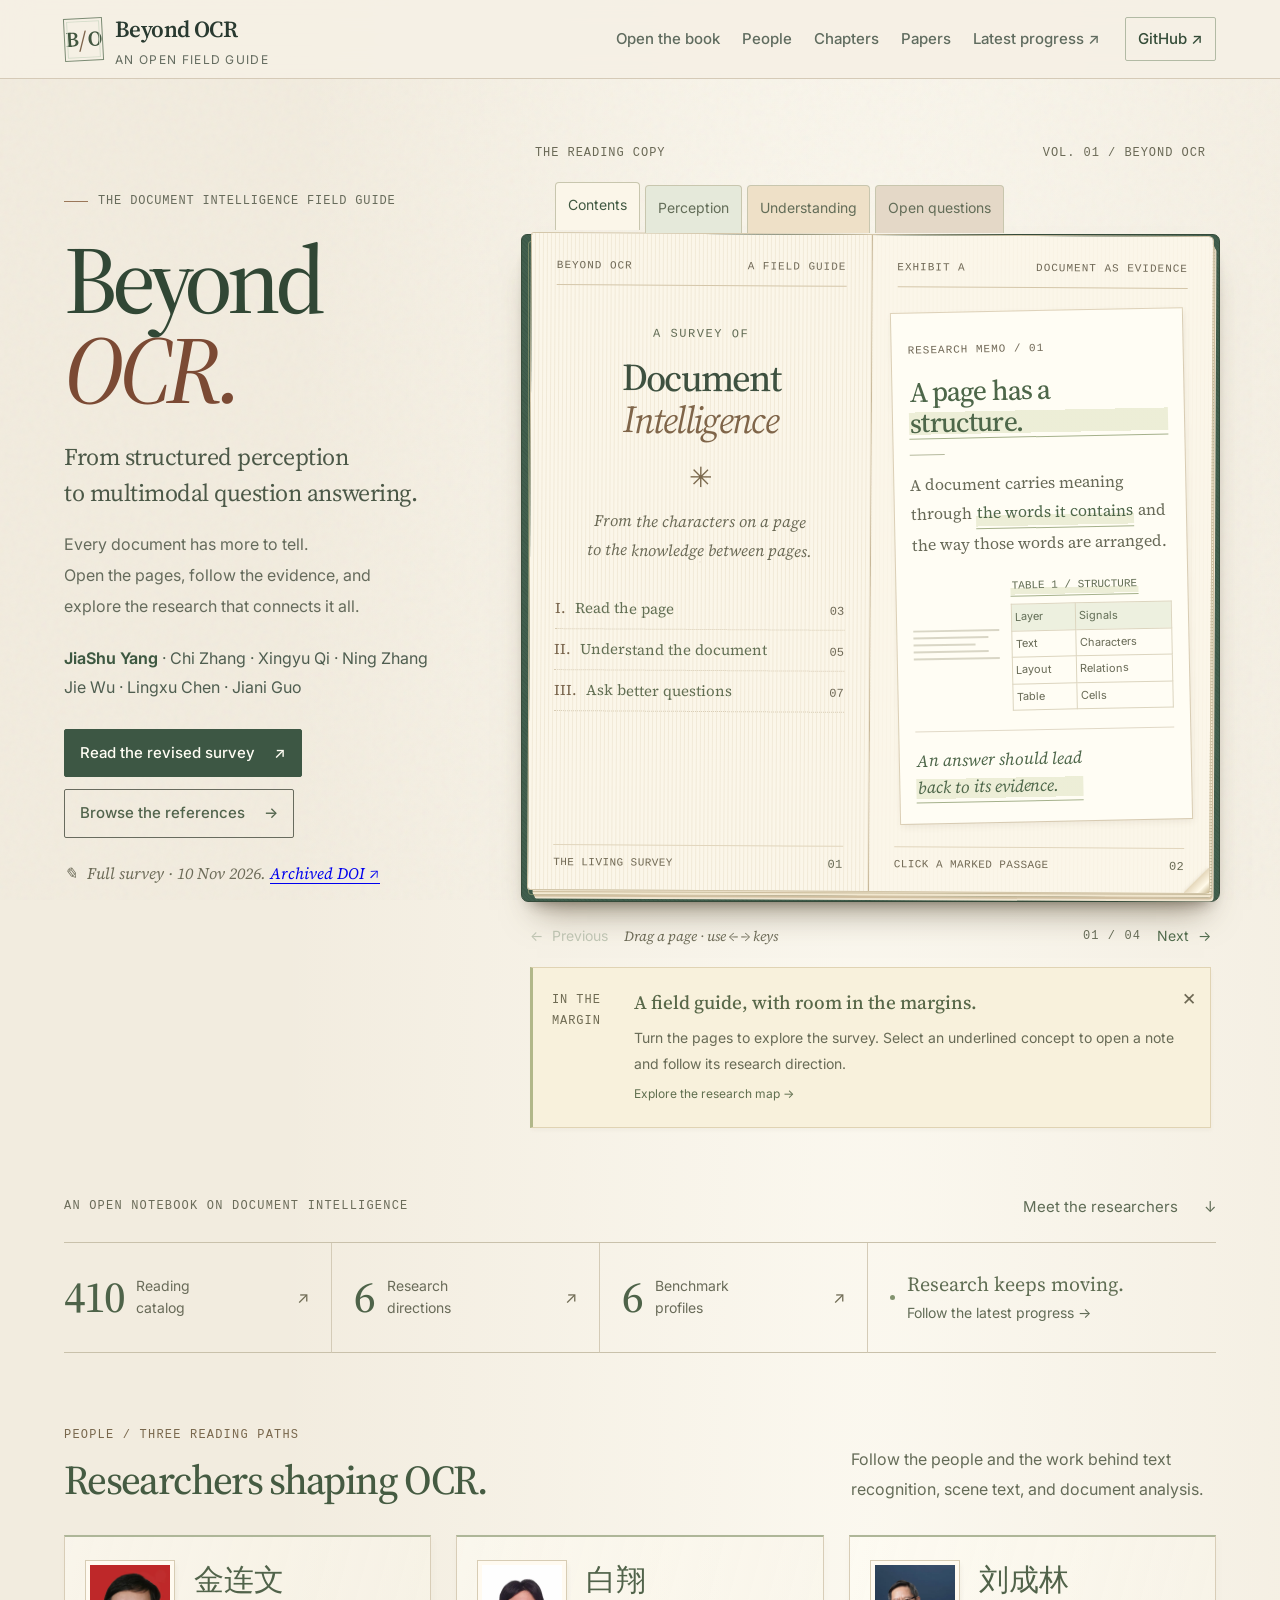
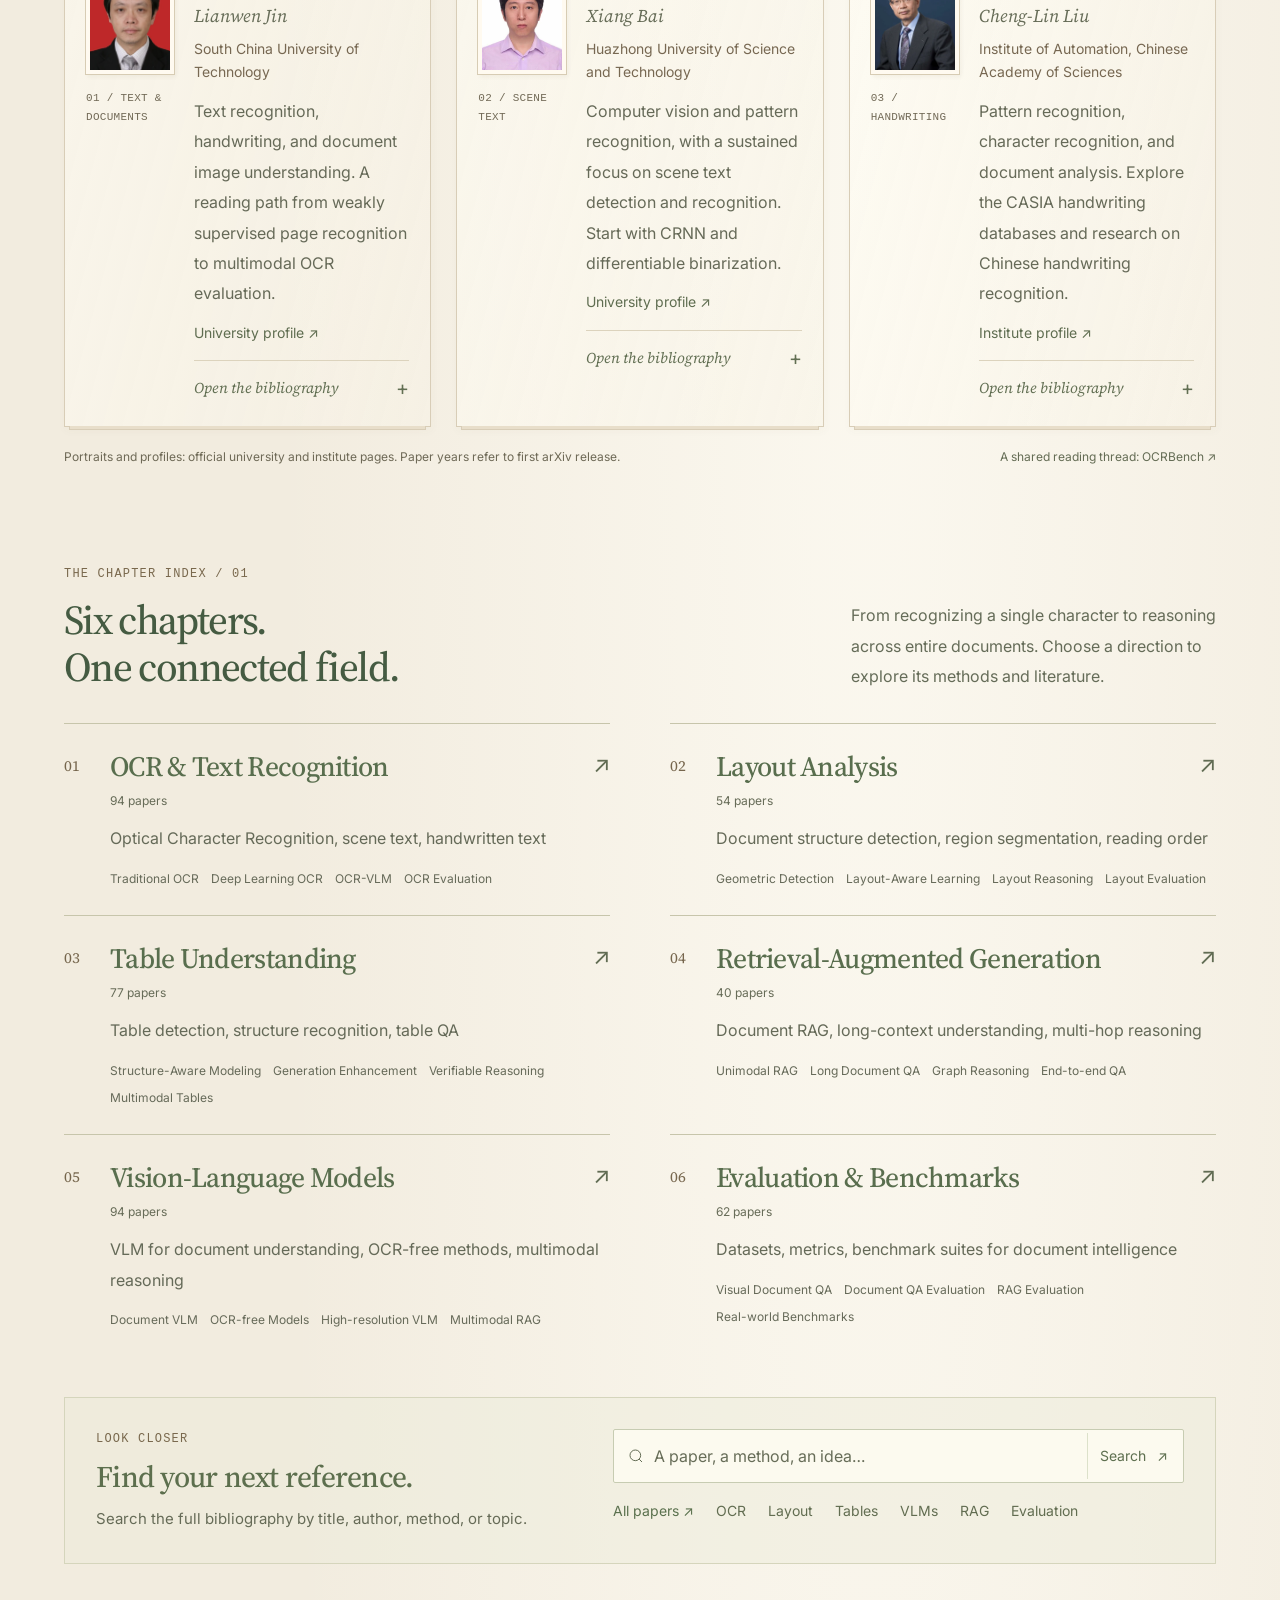
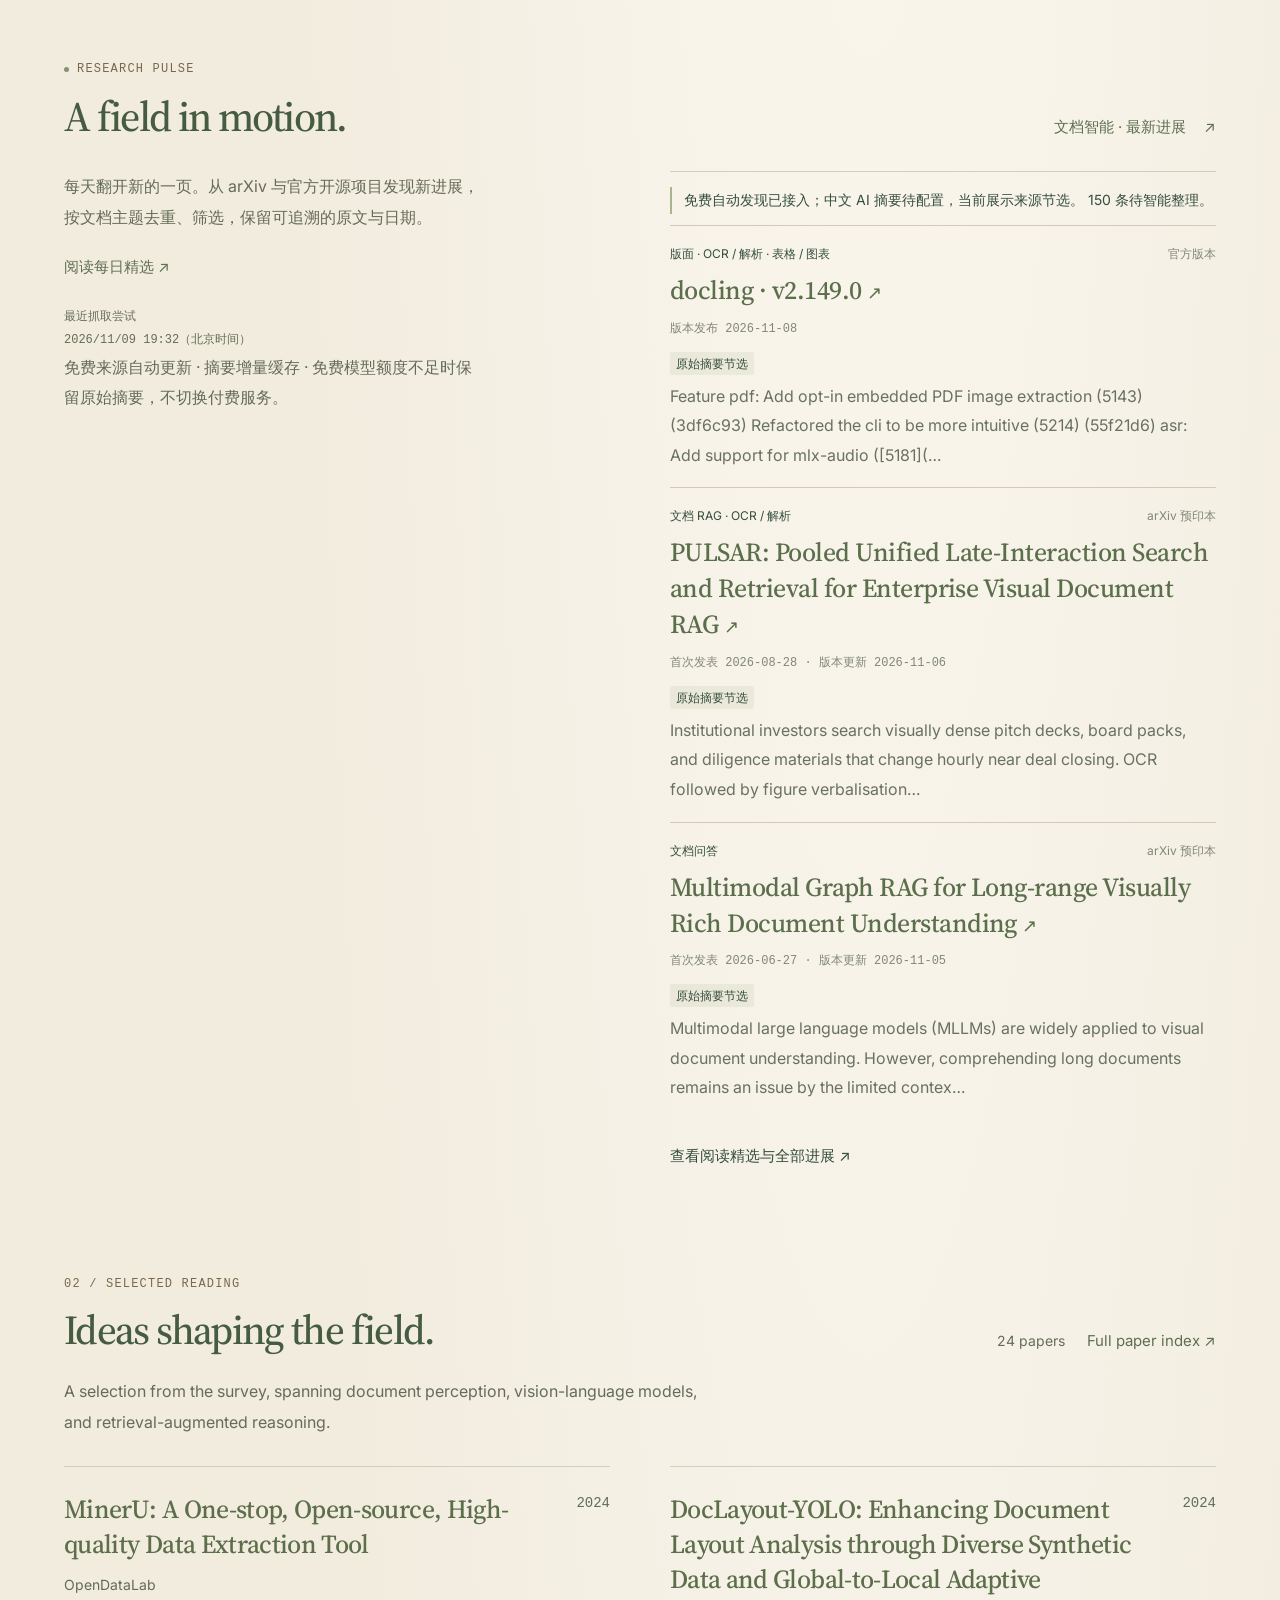
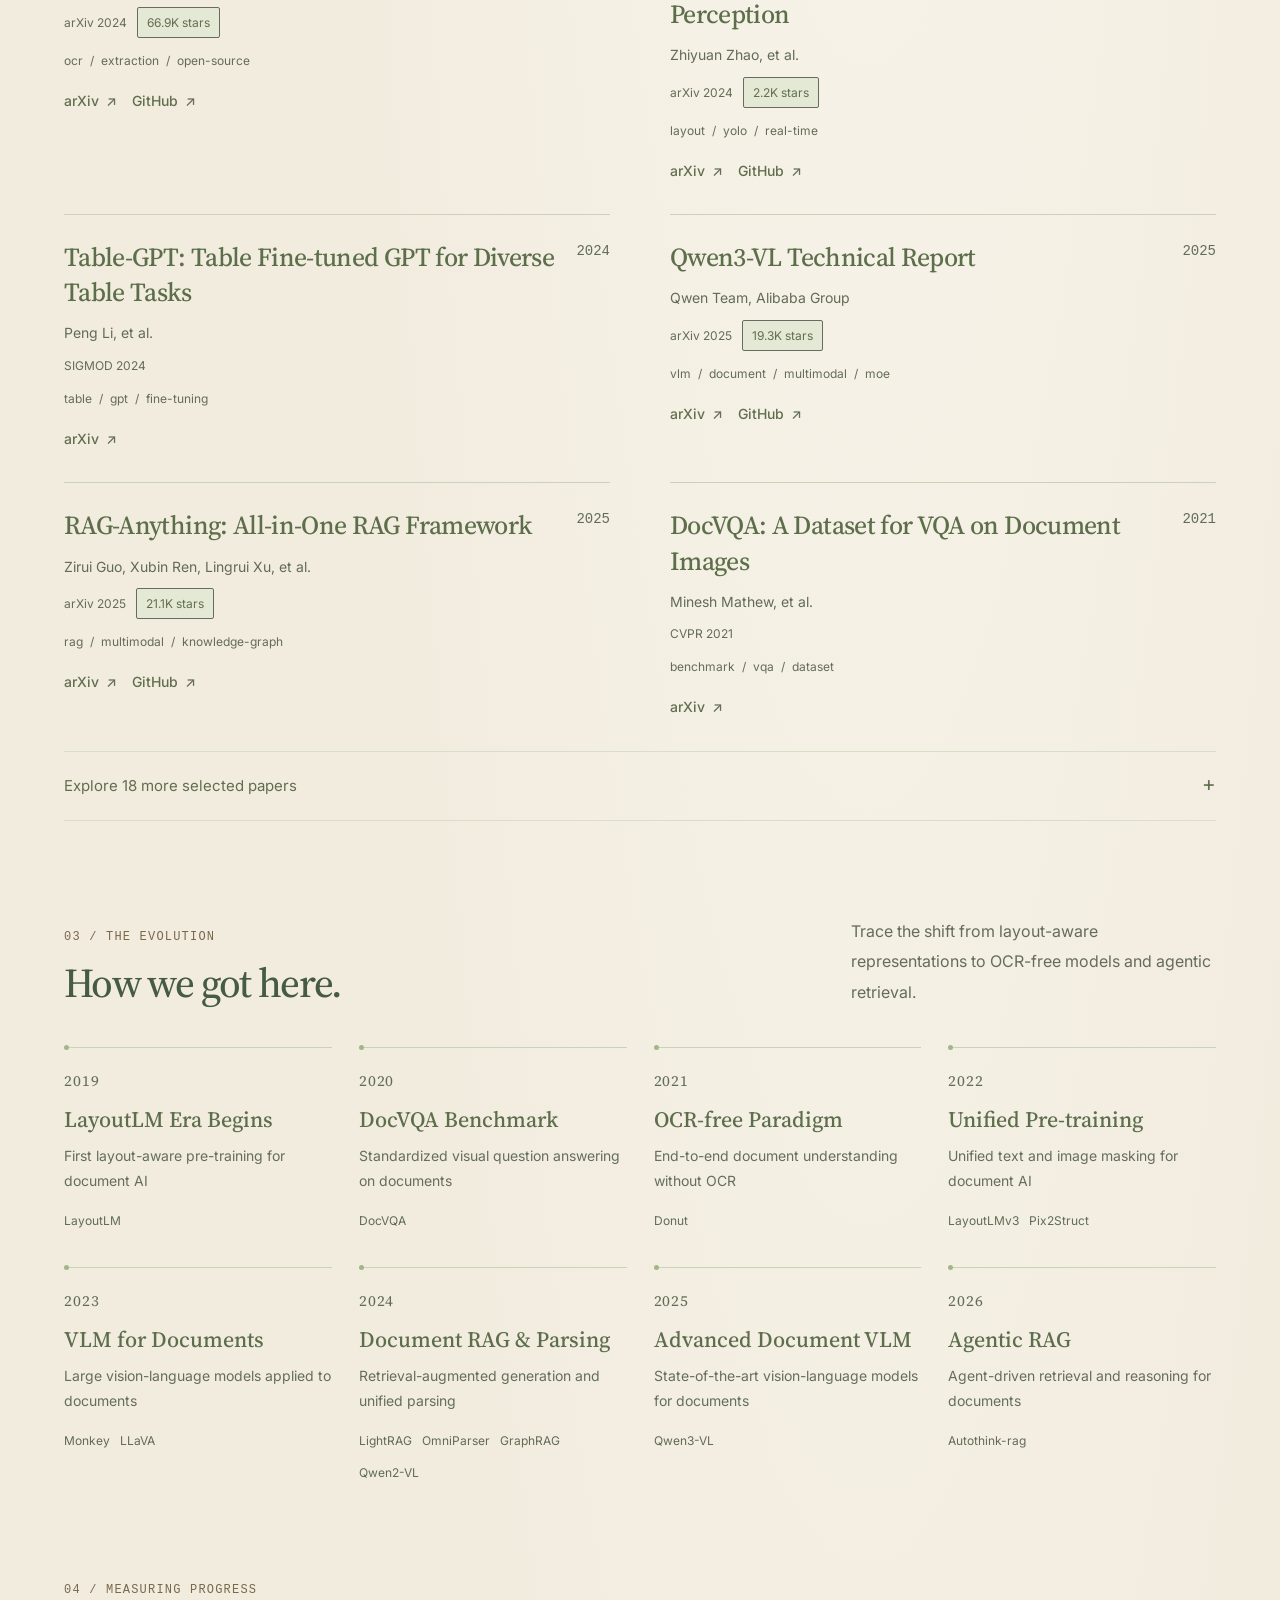
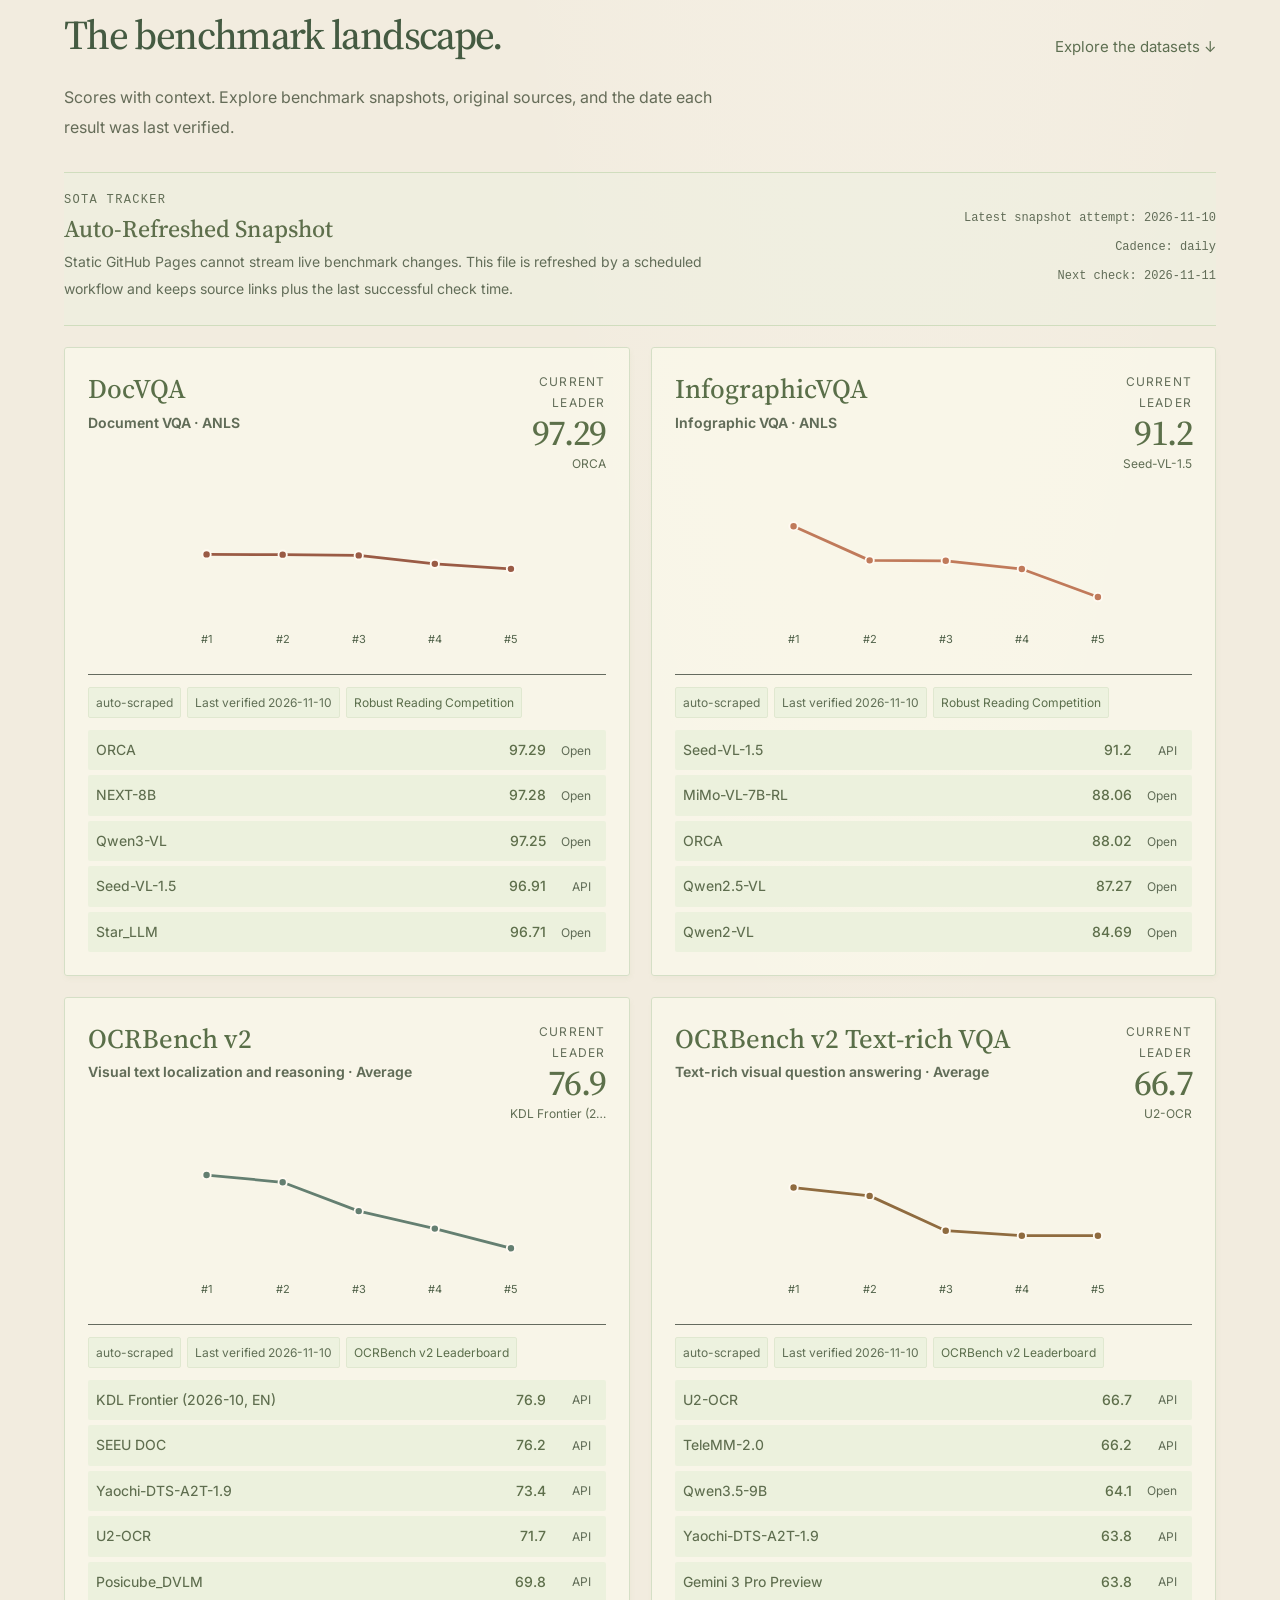
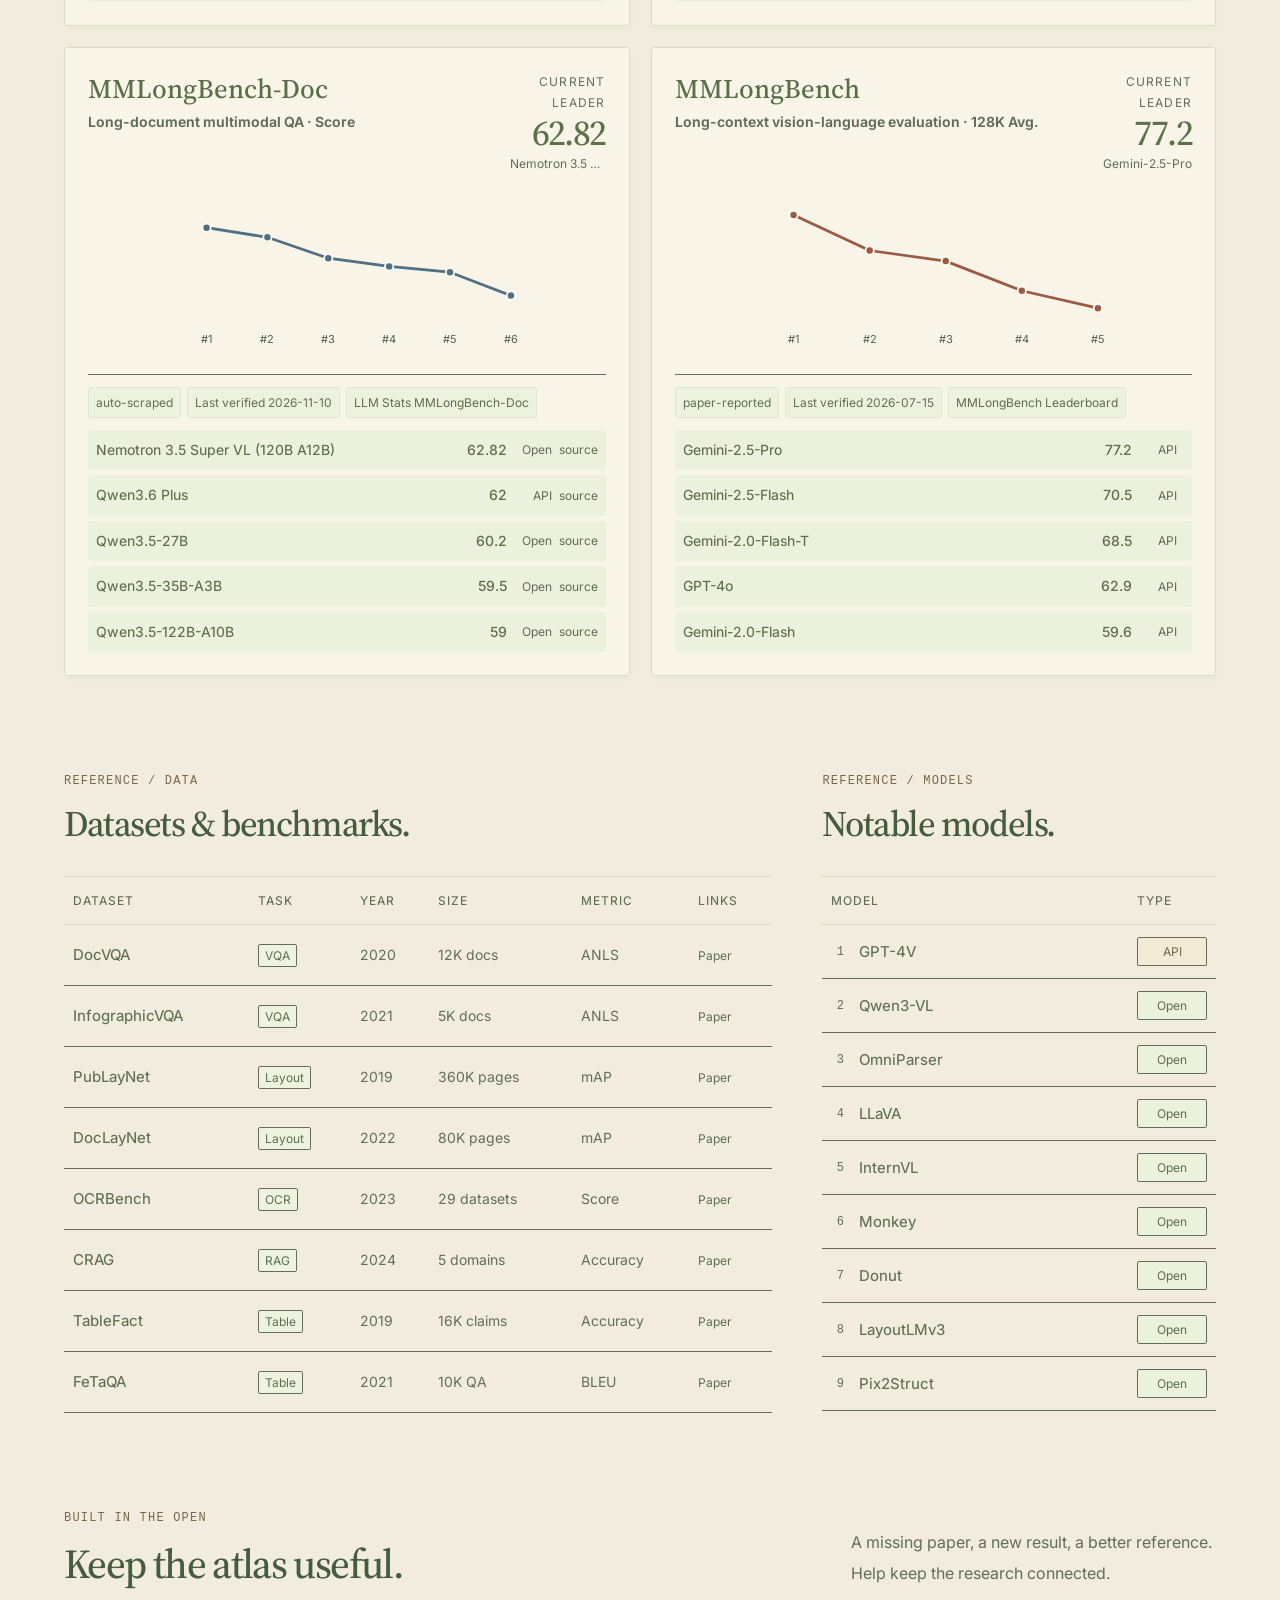
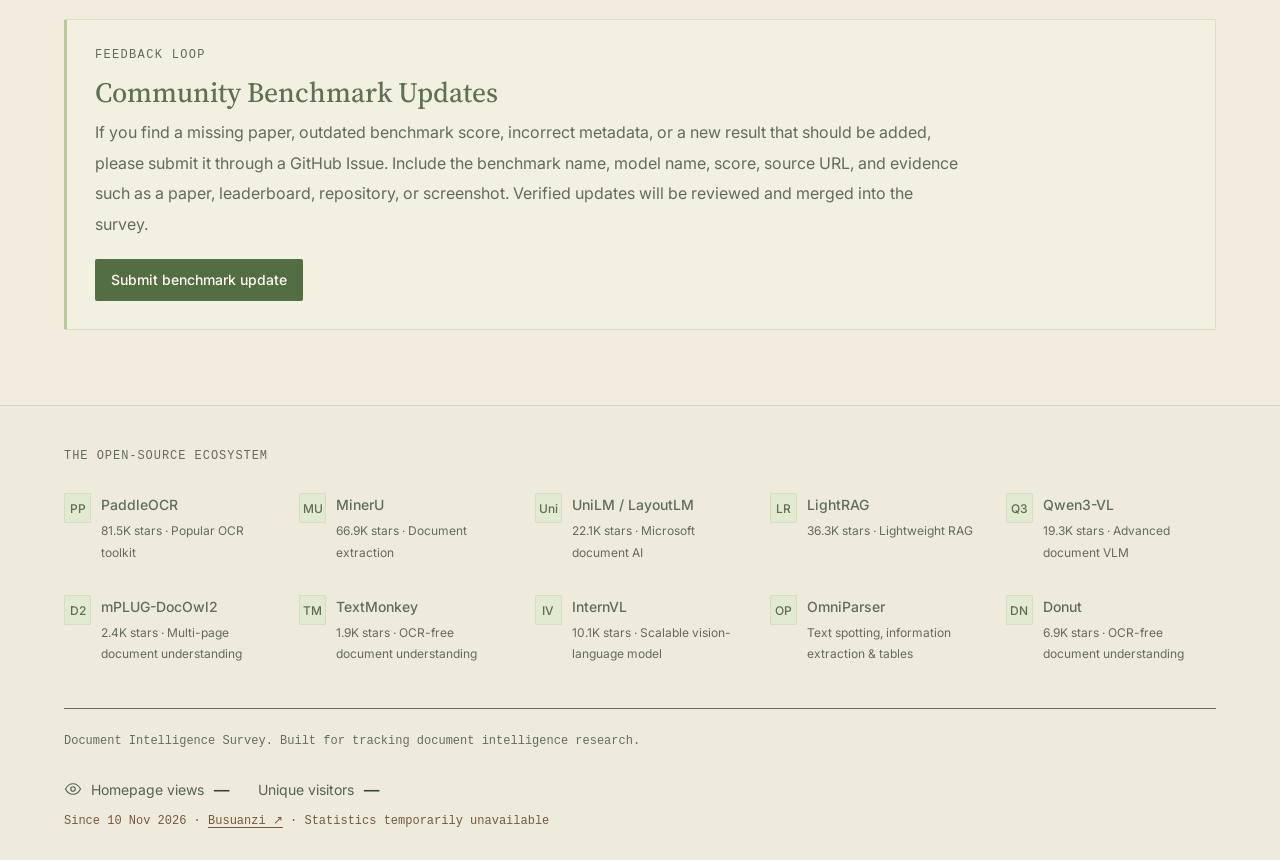
==== commit bfe90cd3: "Show all 62 chronology works in two paper figures Replace the 32-work overview with two 31-work chro" ====
--- a/docs/index.html
+++ b/docs/index.html
@@ -21,7 +21,7 @@
 <main id="mainContent">
 <section class="hero" id="top" aria-labelledby="heroTitle">
   <div class="hero-inner">
-    <div class="hero-copy"><div class="hero-kicker"><span class="edition-rule" aria-hidden="true"></span> THE DOCUMENT INTELLIGENCE FIELD GUIDE</div><h1 id="heroTitle">Beyond<br><em>OCR.</em></h1><p class="hero-subtitle">From structured perception<br>to multimodal question answering.</p><p class="hero-summary">Every document has more to tell.<br>Open the pages, follow the evidence, and explore the research that connects it all.</p><p class="hero-authors" aria-label="Authors in paper order"><strong>JiaShu Yang</strong> · Chi Zhang · Xingyu Qi · Ning Zhang<br>Jie Wu · Lingxu Chen · Jiani Guo</p><div class="hero-badges"><a class="badge badge-primary" href="paper.pdf?v=20261110-4" target="_blank" rel="noreferrer">Read the revised survey <span aria-hidden="true">↗</span></a><a class="badge badge-secondary" href="search.html">Browse the references <span aria-hidden="true">→</span></a></div><p class="hero-editor-note"><span aria-hidden="true">✎</span> Full survey · 10 Nov 2026. <a href="https://zenodo.org/records/21264117" target="_blank" rel="noreferrer">Archived DOI ↗</a></p></div>
+    <div class="hero-copy"><div class="hero-kicker"><span class="edition-rule" aria-hidden="true"></span> THE DOCUMENT INTELLIGENCE FIELD GUIDE</div><h1 id="heroTitle">Beyond<br><em>OCR.</em></h1><p class="hero-subtitle">From structured perception<br>to multimodal question answering.</p><p class="hero-summary">Every document has more to tell.<br>Open the pages, follow the evidence, and explore the research that connects it all.</p><p class="hero-authors" aria-label="Authors in paper order"><strong>JiaShu Yang</strong> · Chi Zhang · Xingyu Qi · Ning Zhang<br>Jie Wu · Lingxu Chen · Jiani Guo</p><div class="hero-badges"><a class="badge badge-primary" href="paper.pdf?v=20261110-8" target="_blank" rel="noreferrer">Read the revised survey <span aria-hidden="true">↗</span></a><a class="badge badge-secondary" href="search.html">Browse the references <span aria-hidden="true">→</span></a></div><p class="hero-editor-note"><span aria-hidden="true">✎</span> Full survey · 10 Nov 2026. <a href="https://zenodo.org/records/21264117" target="_blank" rel="noreferrer">Archived DOI ↗</a></p></div>
     <section id="surveyBook" class="survey-book" data-page="0" tabindex="0" aria-label="Interactive survey book">
       <div class="book-topline"><span>THE READING COPY</span><span>VOL. 01 / BEYOND OCR</span></div>
       <div class="book-tabs" aria-label="Book chapters"><button class="book-tab is-active" type="button" data-book-page="0" aria-current="page">Contents</button><button class="book-tab" type="button" data-book-page="1">Perception</button><button class="book-tab" type="button" data-book-page="2">Understanding</button><button class="book-tab" type="button" data-book-page="3">Open questions</button></div>
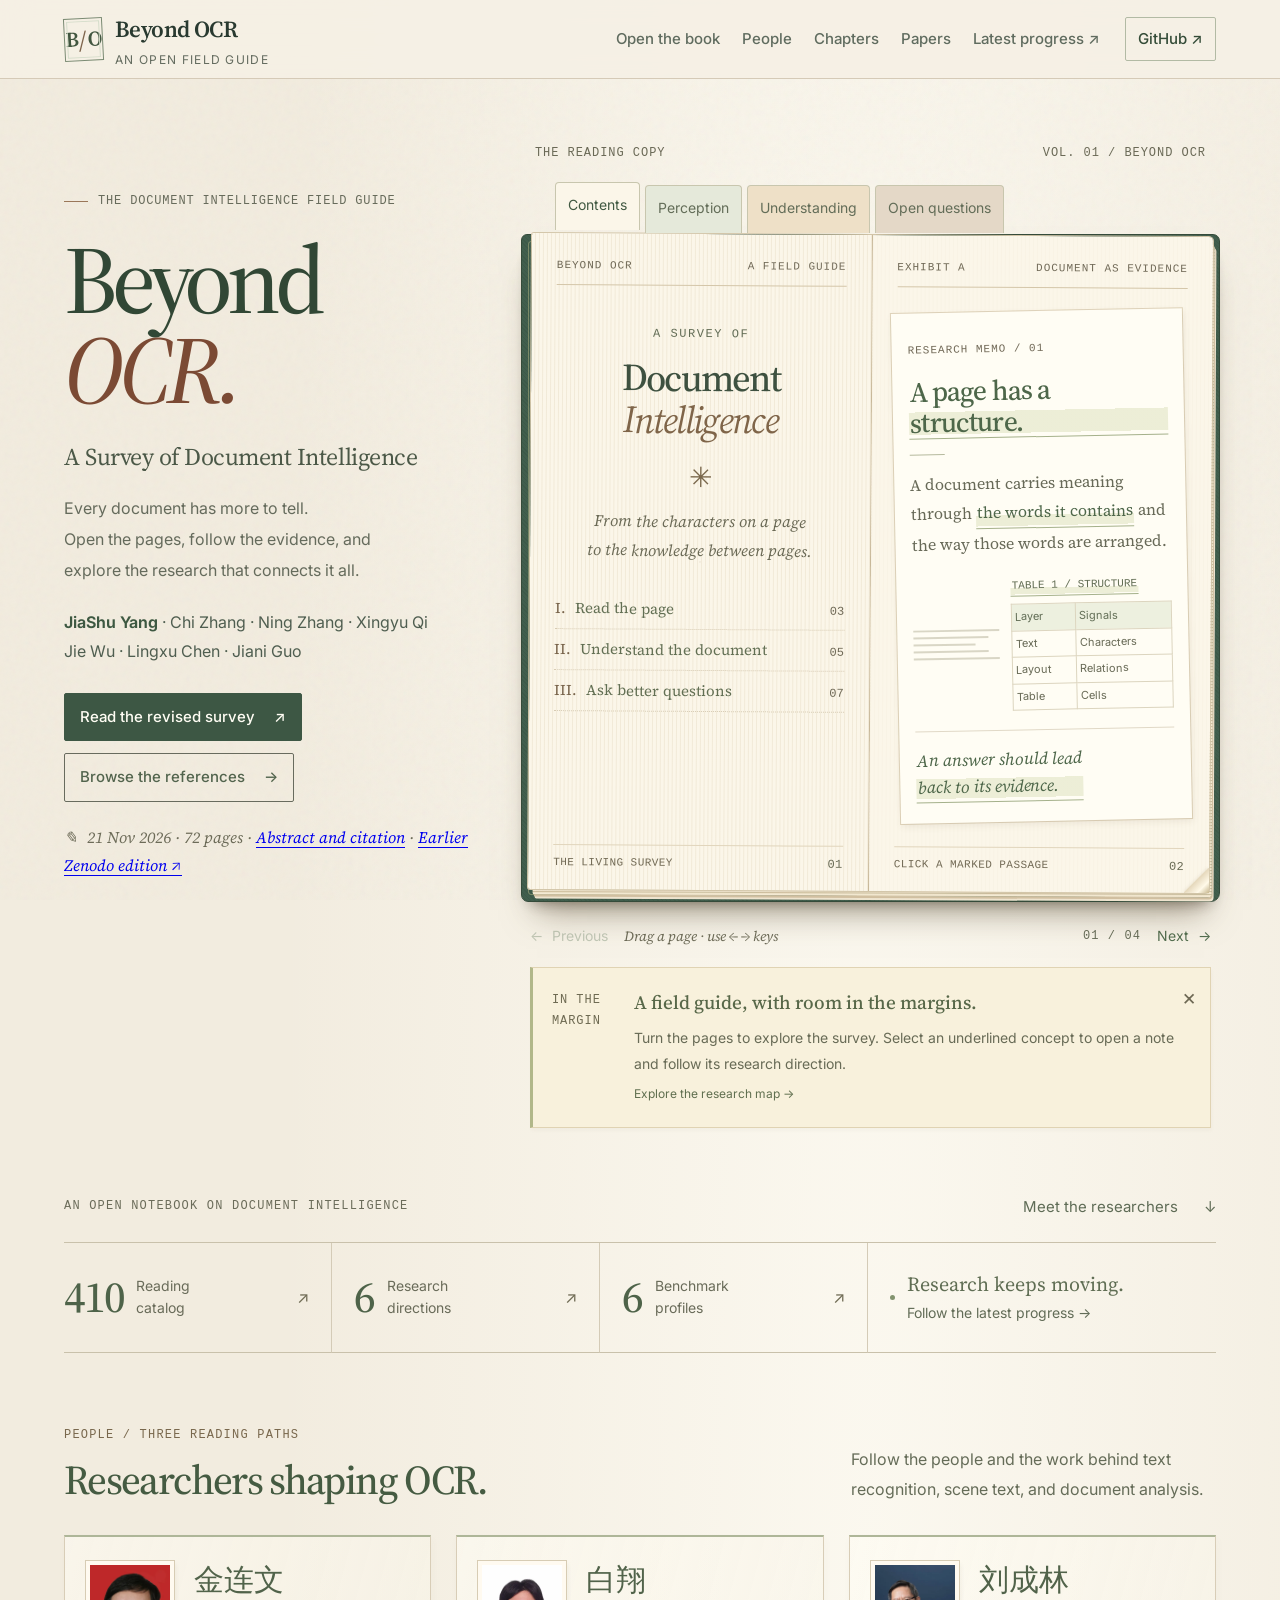
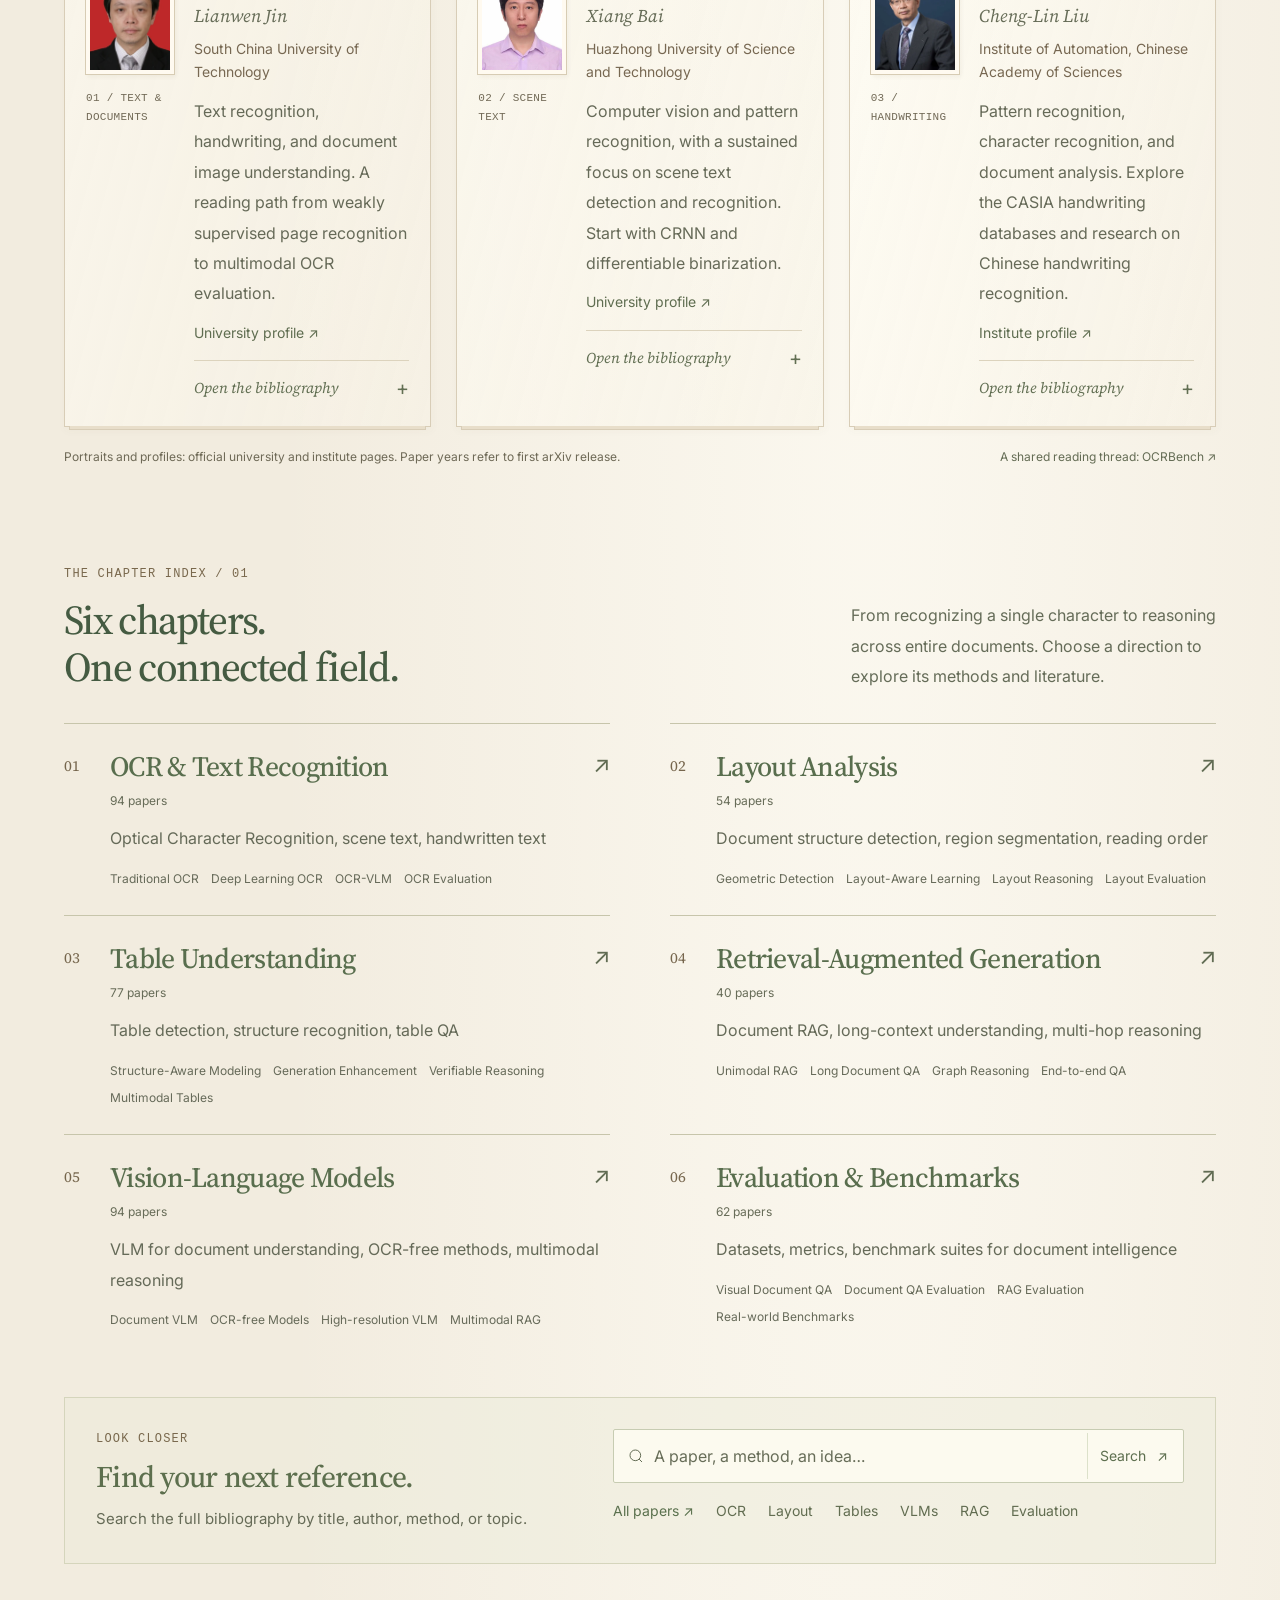
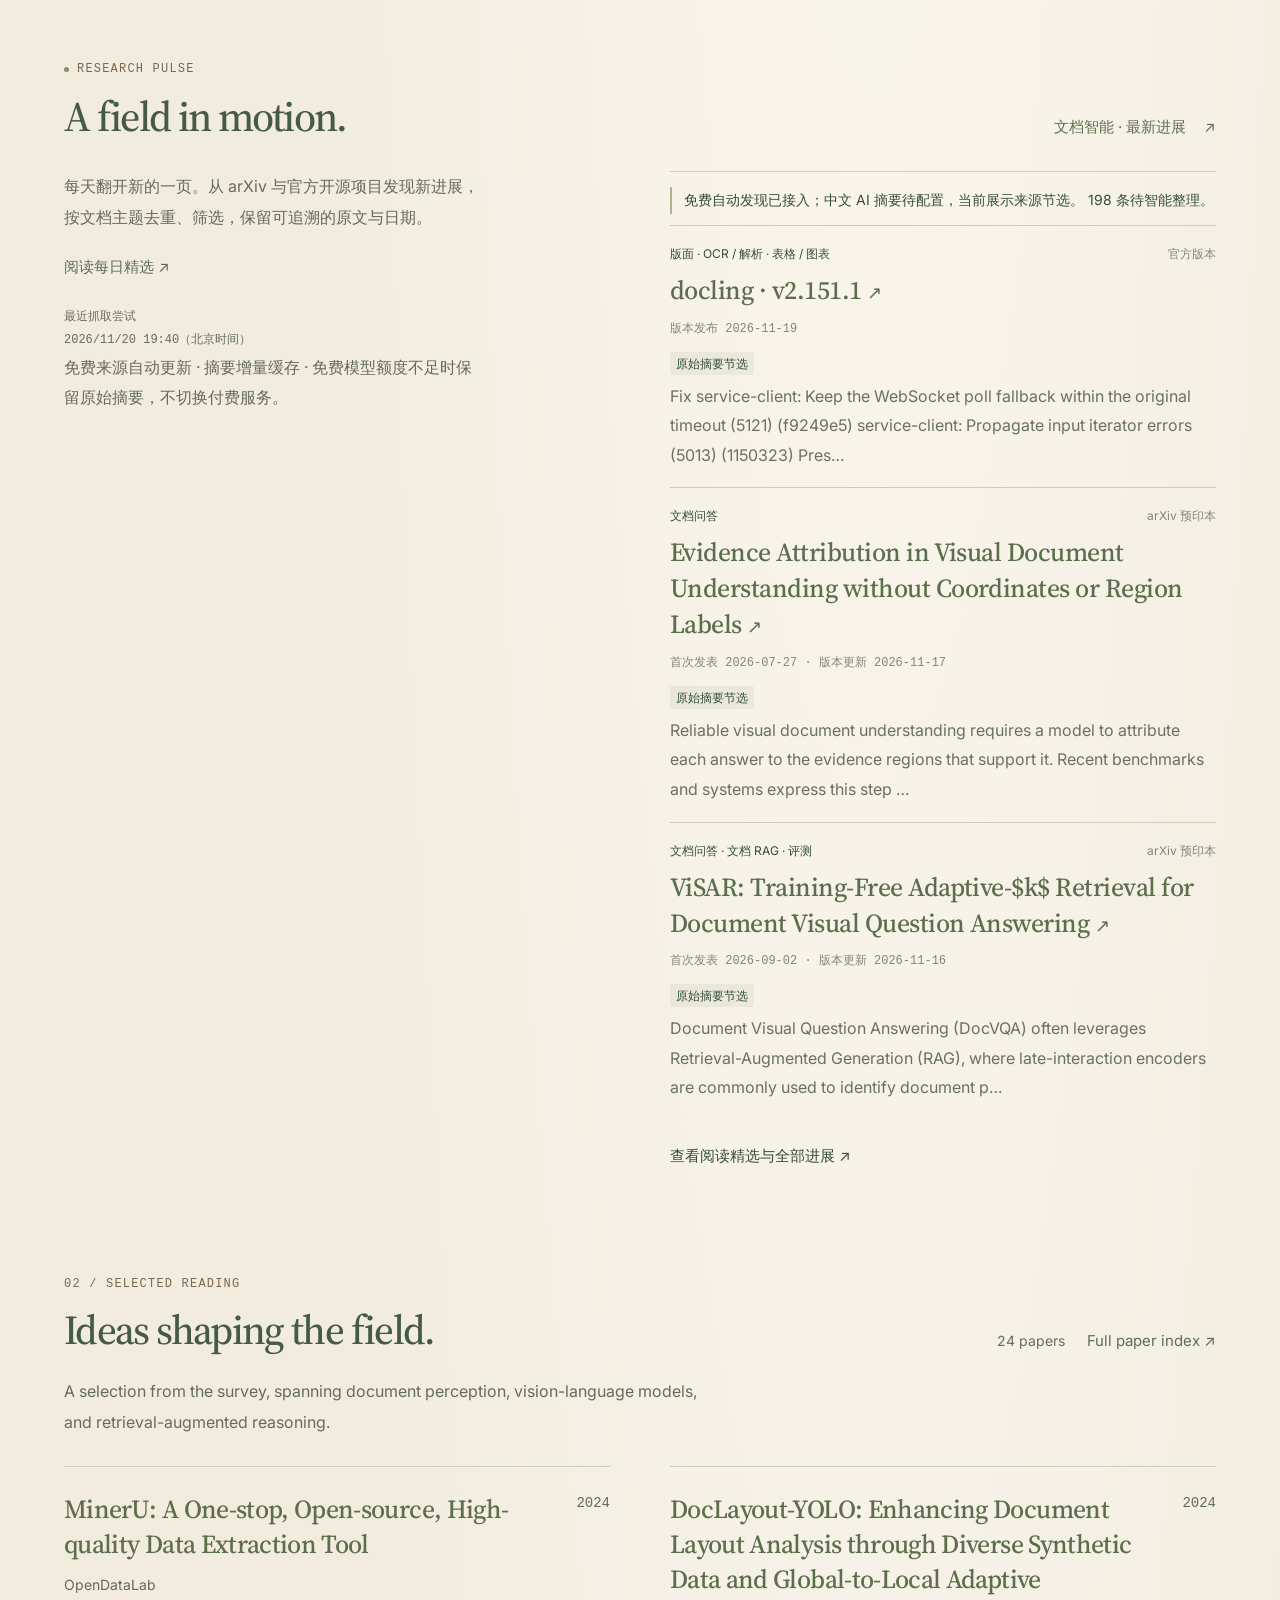
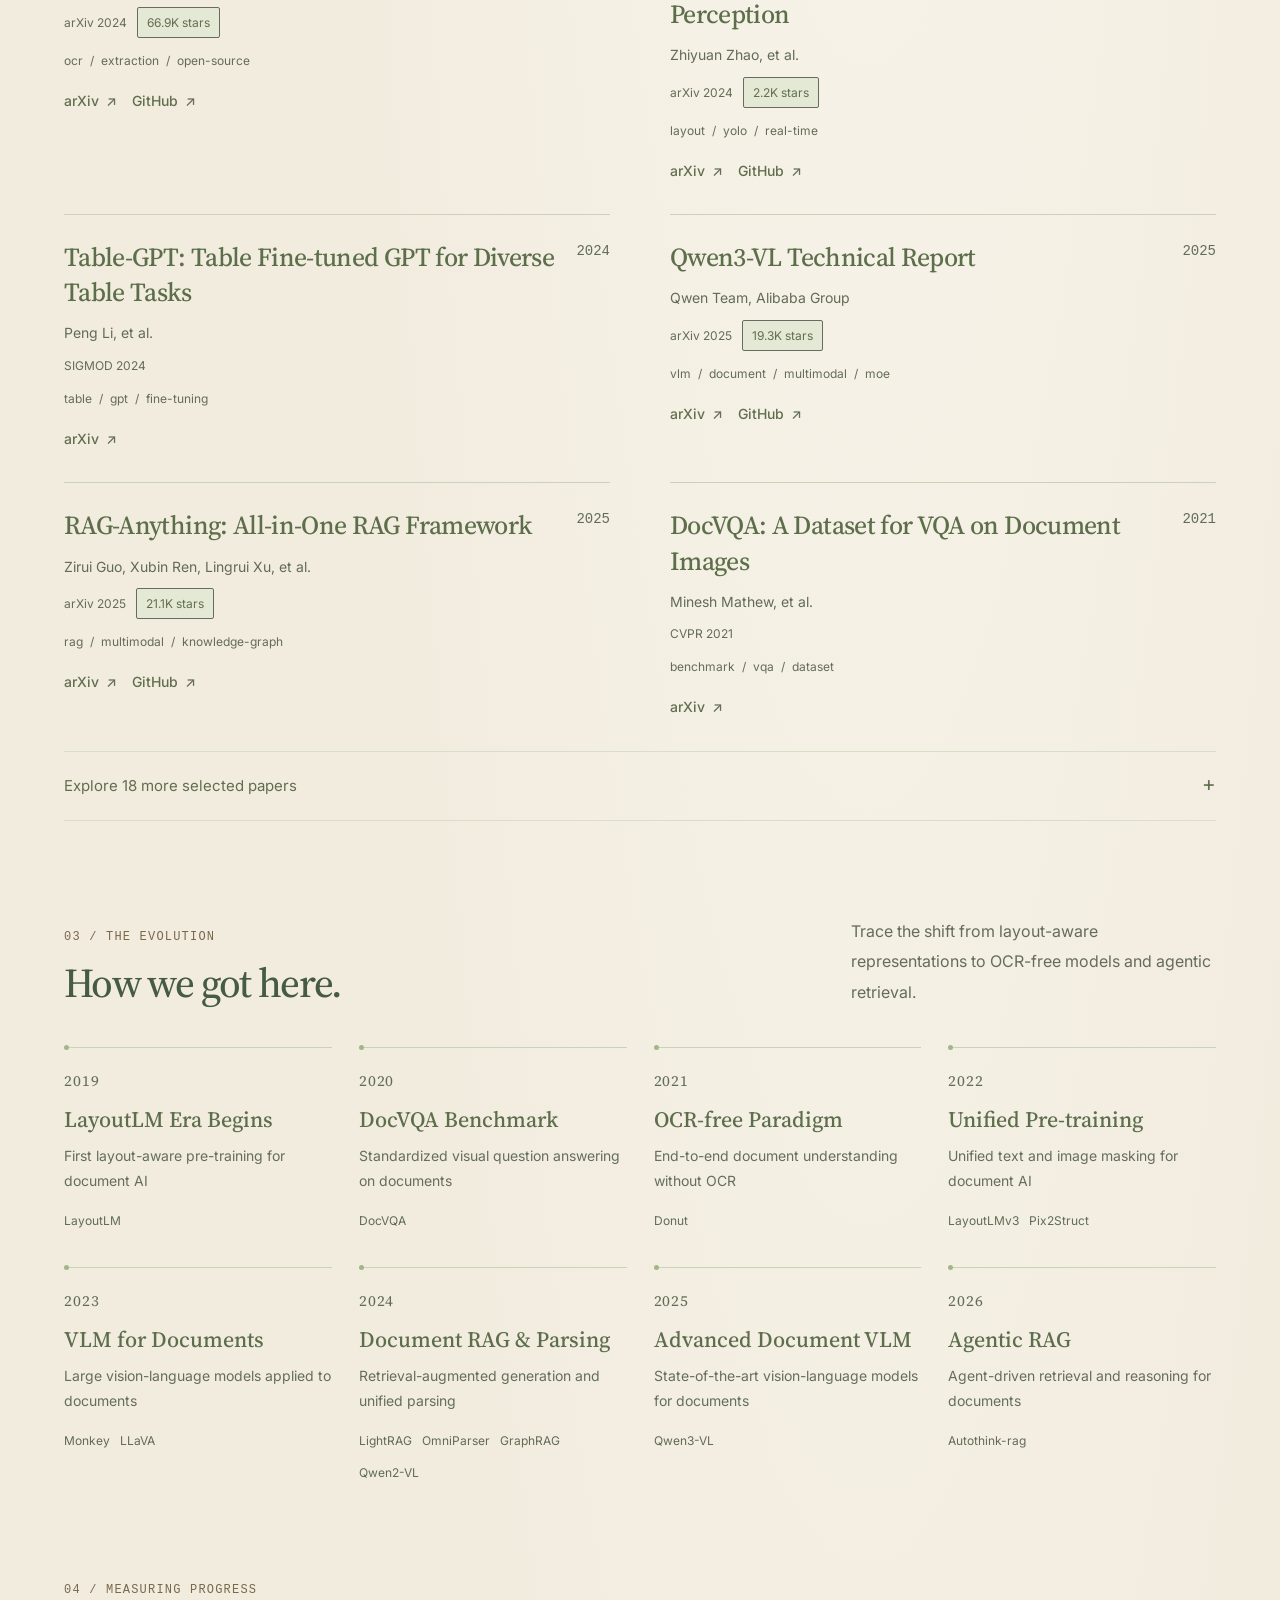
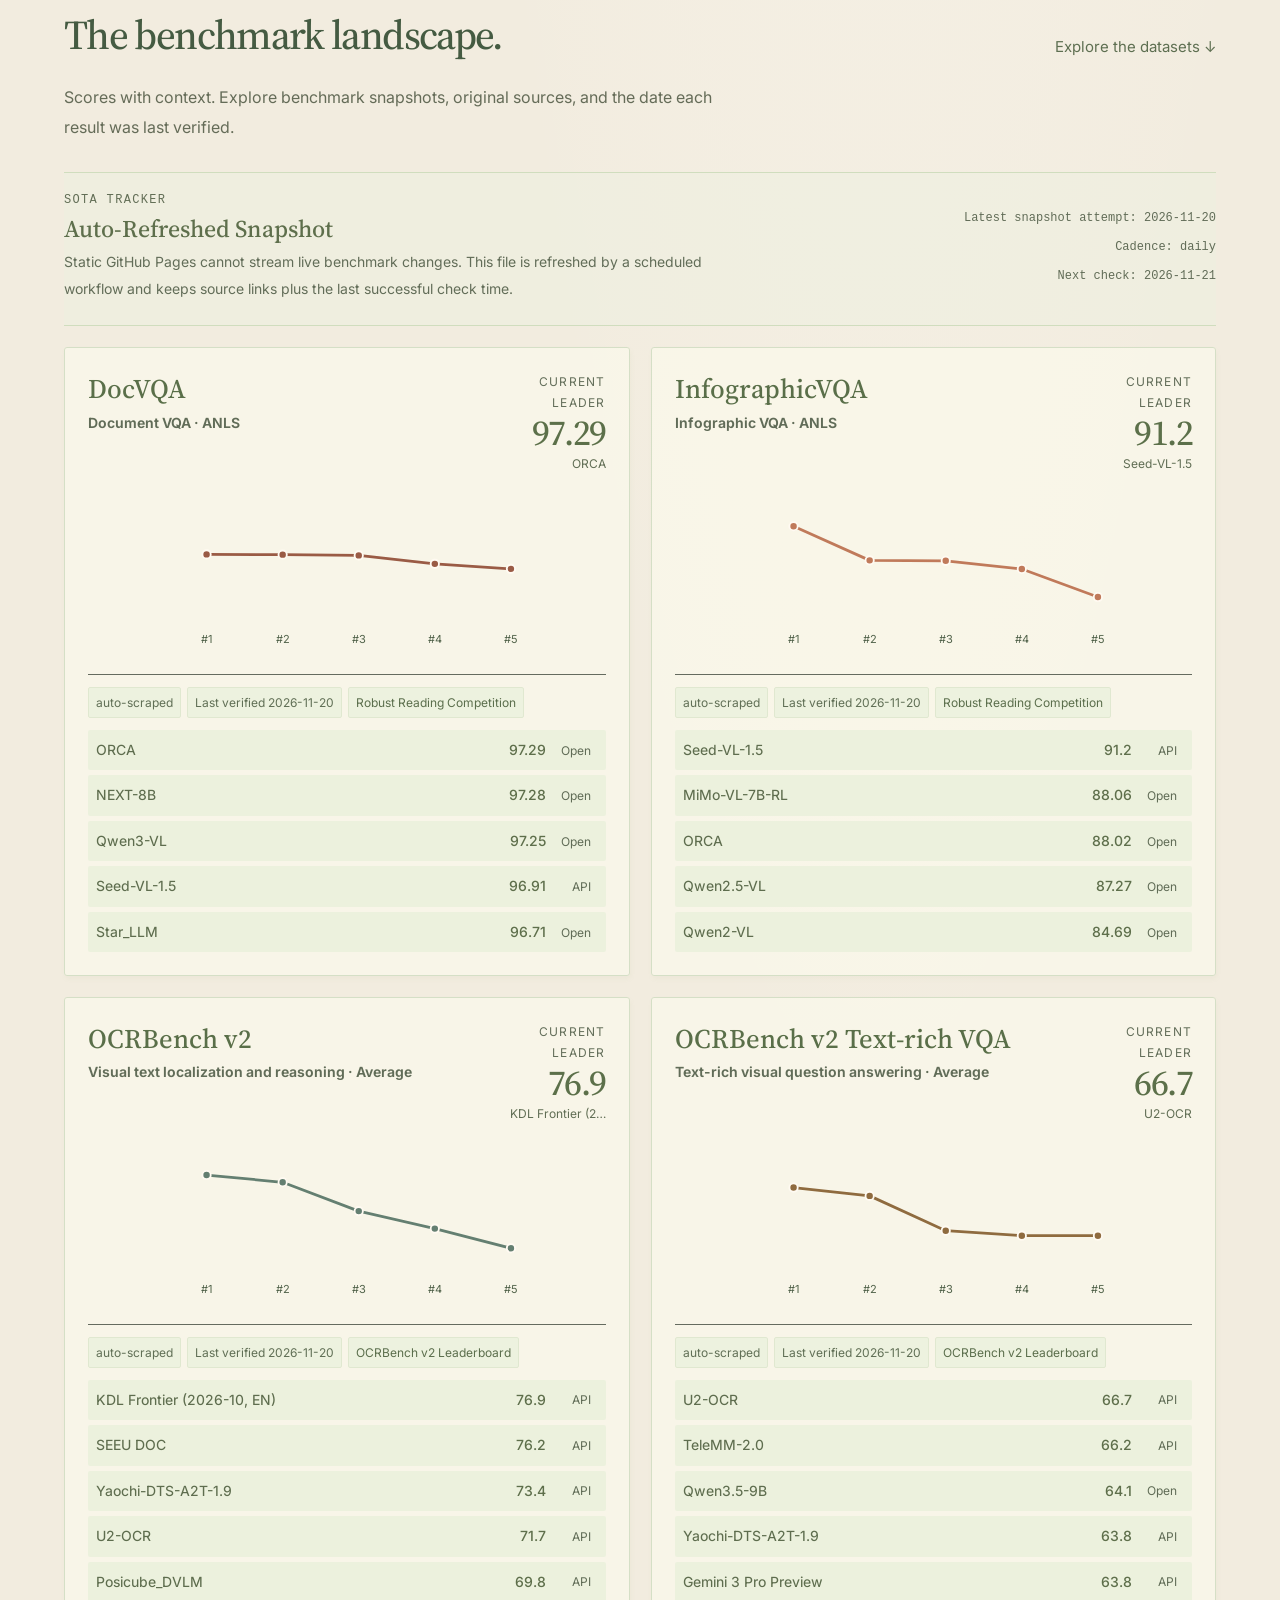
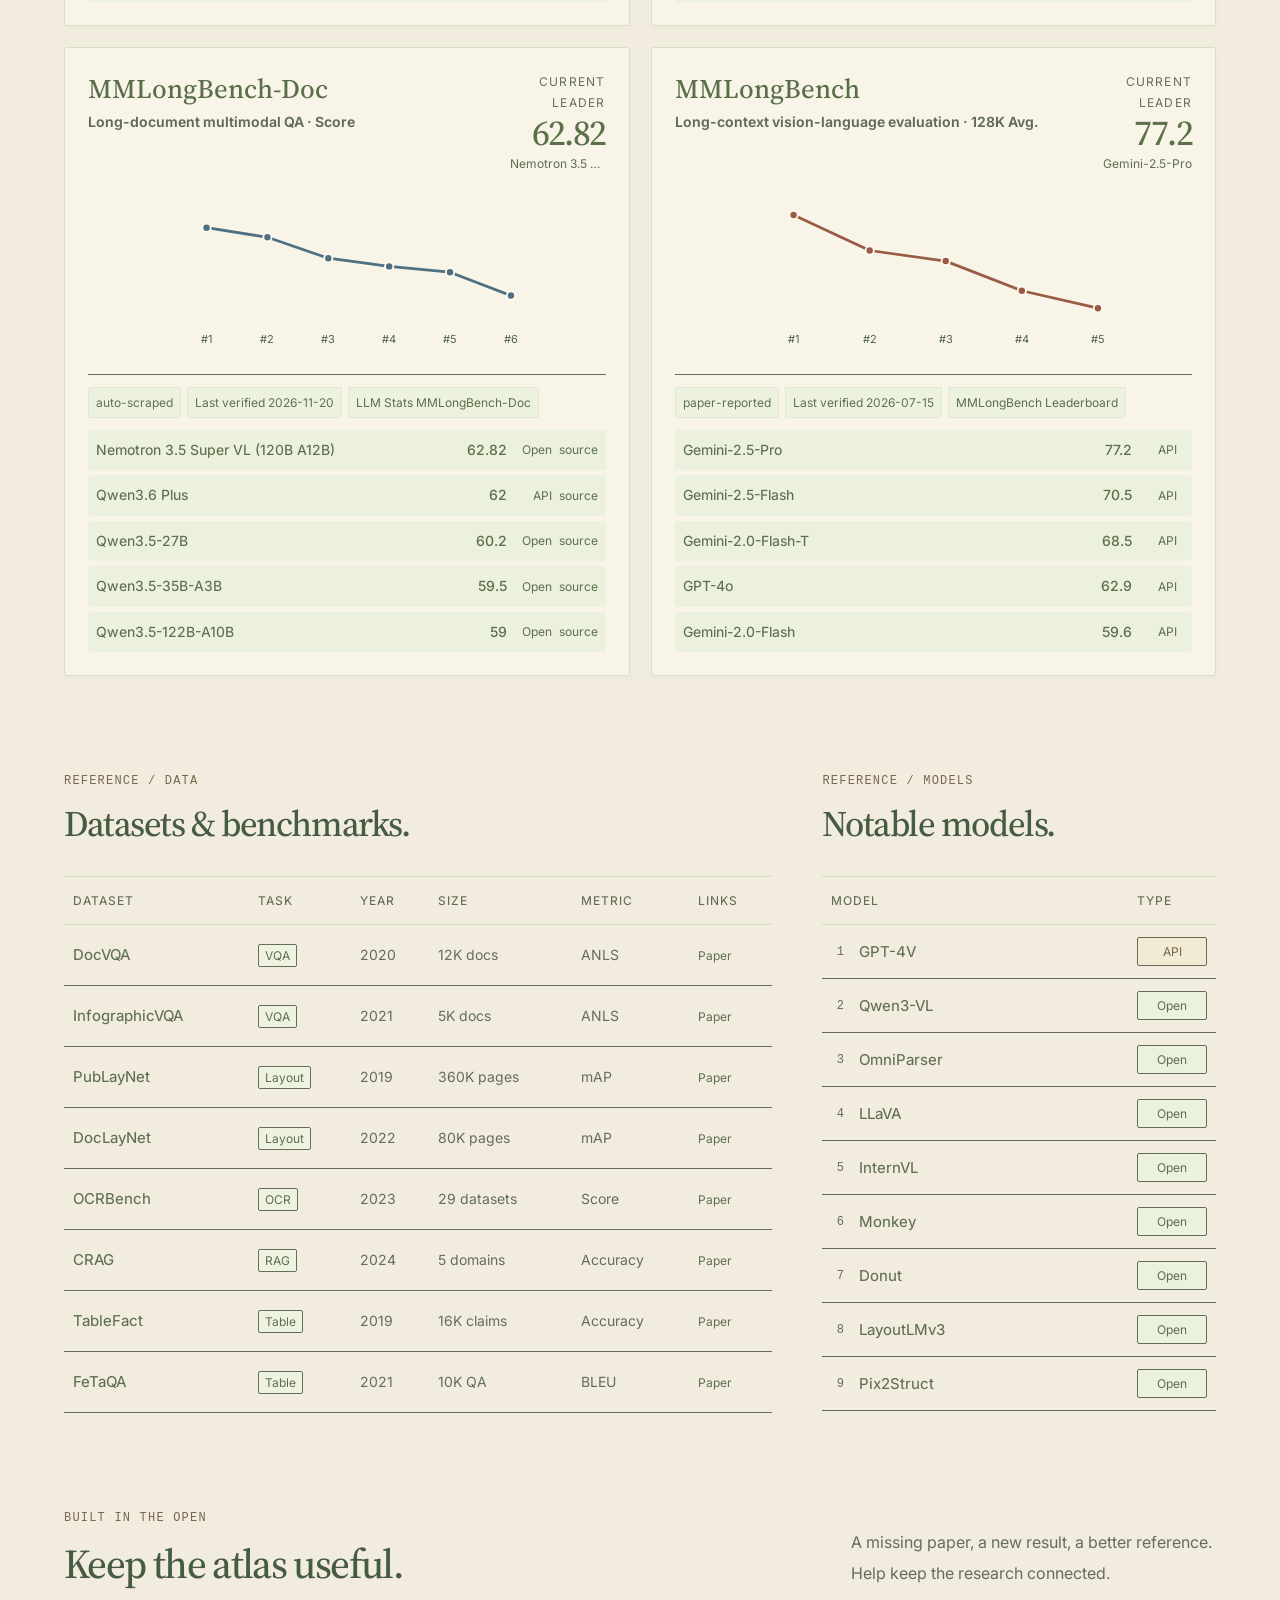
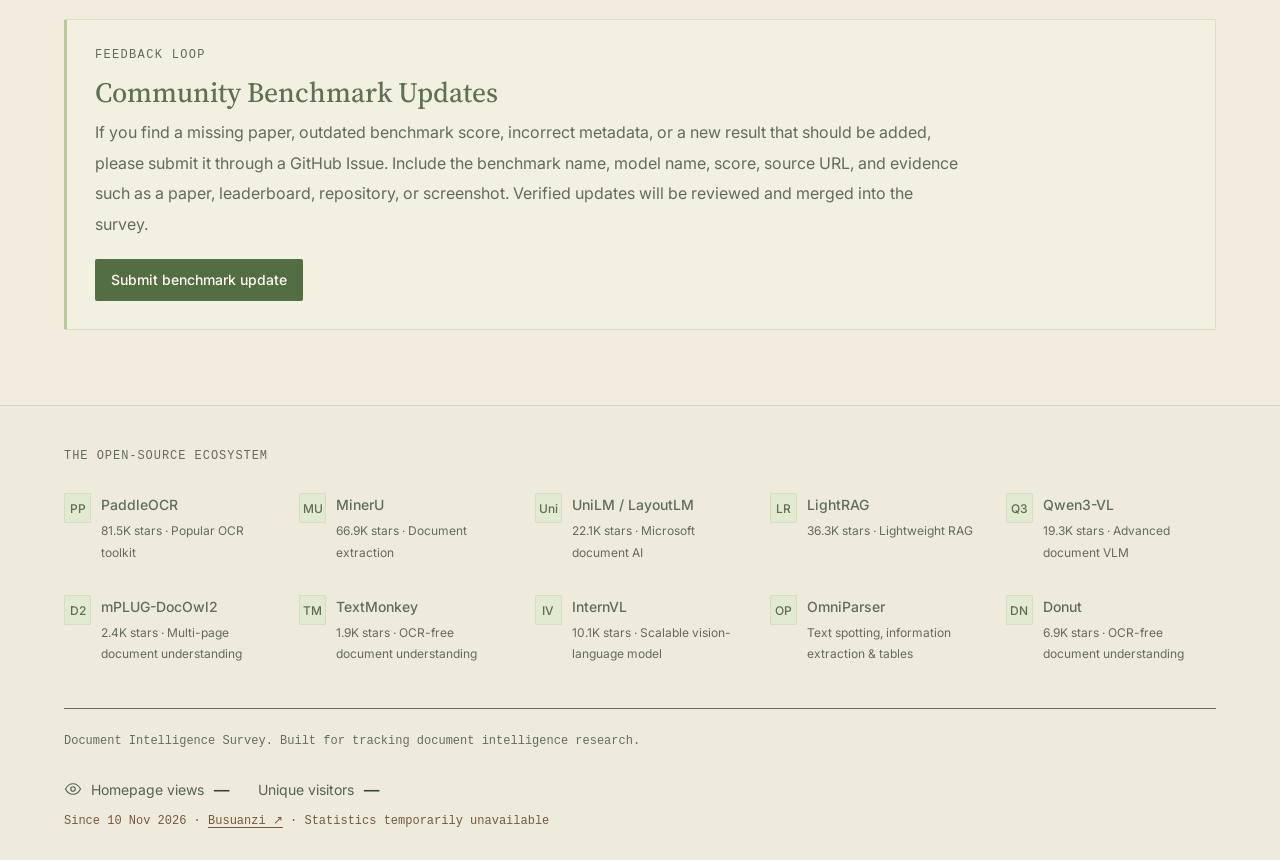
==== commit bc42f8ef: "Publish revised survey and add a citable abstract page" ====
--- a/docs/index.html
+++ b/docs/index.html
@@ -21,7 +21,7 @@
 <main id="mainContent">
 <section class="hero" id="top" aria-labelledby="heroTitle">
   <div class="hero-inner">
-    <div class="hero-copy"><div class="hero-kicker"><span class="edition-rule" aria-hidden="true"></span> THE DOCUMENT INTELLIGENCE FIELD GUIDE</div><h1 id="heroTitle">Beyond<br><em>OCR.</em></h1><p class="hero-subtitle">From structured perception<br>to multimodal question answering.</p><p class="hero-summary">Every document has more to tell.<br>Open the pages, follow the evidence, and explore the research that connects it all.</p><p class="hero-authors" aria-label="Authors in paper order"><strong>JiaShu Yang</strong> · Chi Zhang · Xingyu Qi · Ning Zhang<br>Jie Wu · Lingxu Chen · Jiani Guo</p><div class="hero-badges"><a class="badge badge-primary" href="paper.pdf?v=20261110-8" target="_blank" rel="noreferrer">Read the revised survey <span aria-hidden="true">↗</span></a><a class="badge badge-secondary" href="search.html">Browse the references <span aria-hidden="true">→</span></a></div><p class="hero-editor-note"><span aria-hidden="true">✎</span> Full survey · 10 Nov 2026. <a href="https://zenodo.org/records/21264117" target="_blank" rel="noreferrer">Archived DOI ↗</a></p></div>
+    <div class="hero-copy"><div class="hero-kicker"><span class="edition-rule" aria-hidden="true"></span> THE DOCUMENT INTELLIGENCE FIELD GUIDE</div><h1 id="heroTitle">Beyond<br><em>OCR.</em></h1><p class="hero-subtitle">A Survey of Document Intelligence</p><p class="hero-summary">Every document has more to tell.<br>Open the pages, follow the evidence, and explore the research that connects it all.</p><p class="hero-authors" aria-label="Authors in paper order"><strong>JiaShu Yang</strong> · Chi Zhang · Ning Zhang · Xingyu Qi<br>Jie Wu · Lingxu Chen · Jiani Guo</p><div class="hero-badges"><a class="badge badge-primary" href="paper.pdf?v=20261121-layout" target="_blank" rel="noreferrer">Read the revised survey <span aria-hidden="true">↗</span></a><a class="badge badge-secondary" href="search.html">Browse the references <span aria-hidden="true">→</span></a></div><p class="hero-editor-note"><span aria-hidden="true">✎</span> 21 Nov 2026 · 72 pages · <a href="survey.html">Abstract and citation</a> · <a href="https://zenodo.org/records/21264117" target="_blank" rel="noreferrer">Earlier Zenodo edition ↗</a></p></div>
     <section id="surveyBook" class="survey-book" data-page="0" tabindex="0" aria-label="Interactive survey book">
       <div class="book-topline"><span>THE READING COPY</span><span>VOL. 01 / BEYOND OCR</span></div>
       <div class="book-tabs" aria-label="Book chapters"><button class="book-tab is-active" type="button" data-book-page="0" aria-current="page">Contents</button><button class="book-tab" type="button" data-book-page="1">Perception</button><button class="book-tab" type="button" data-book-page="2">Understanding</button><button class="book-tab" type="button" data-book-page="3">Open questions</button></div>
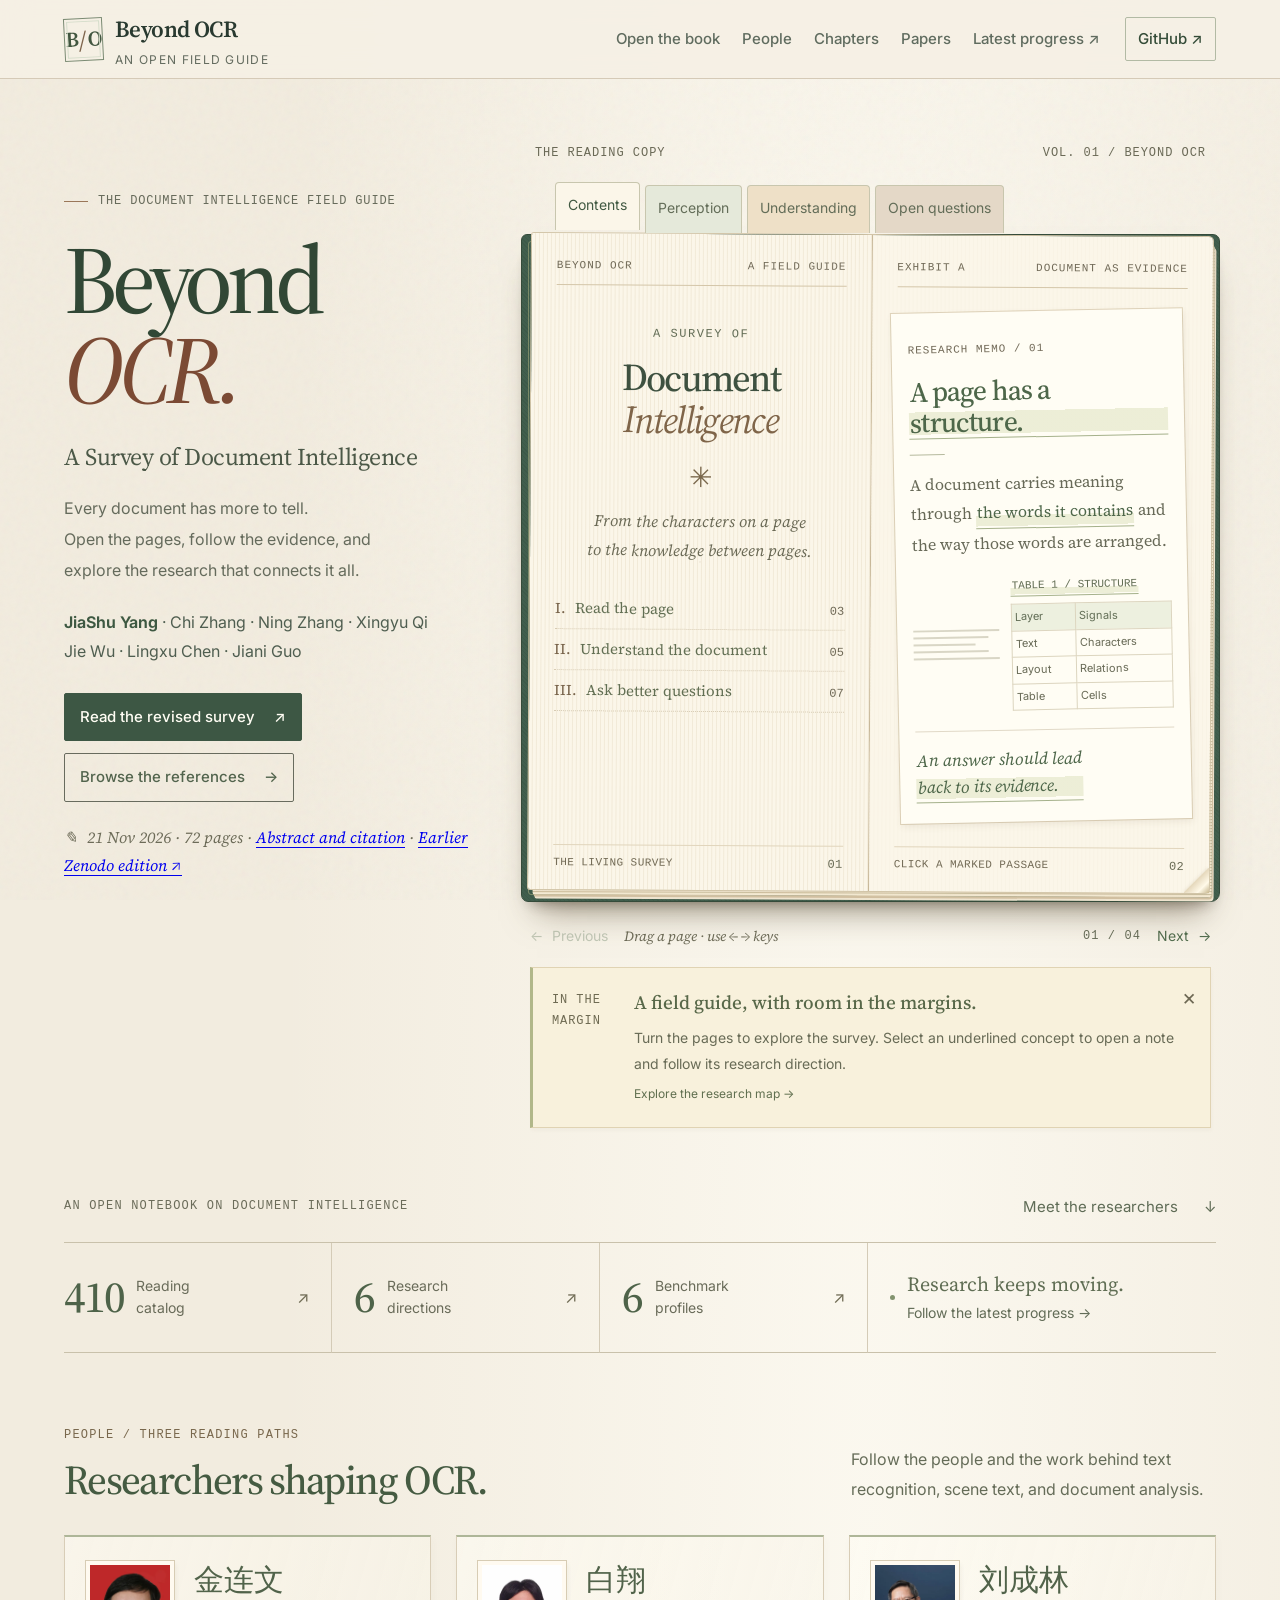
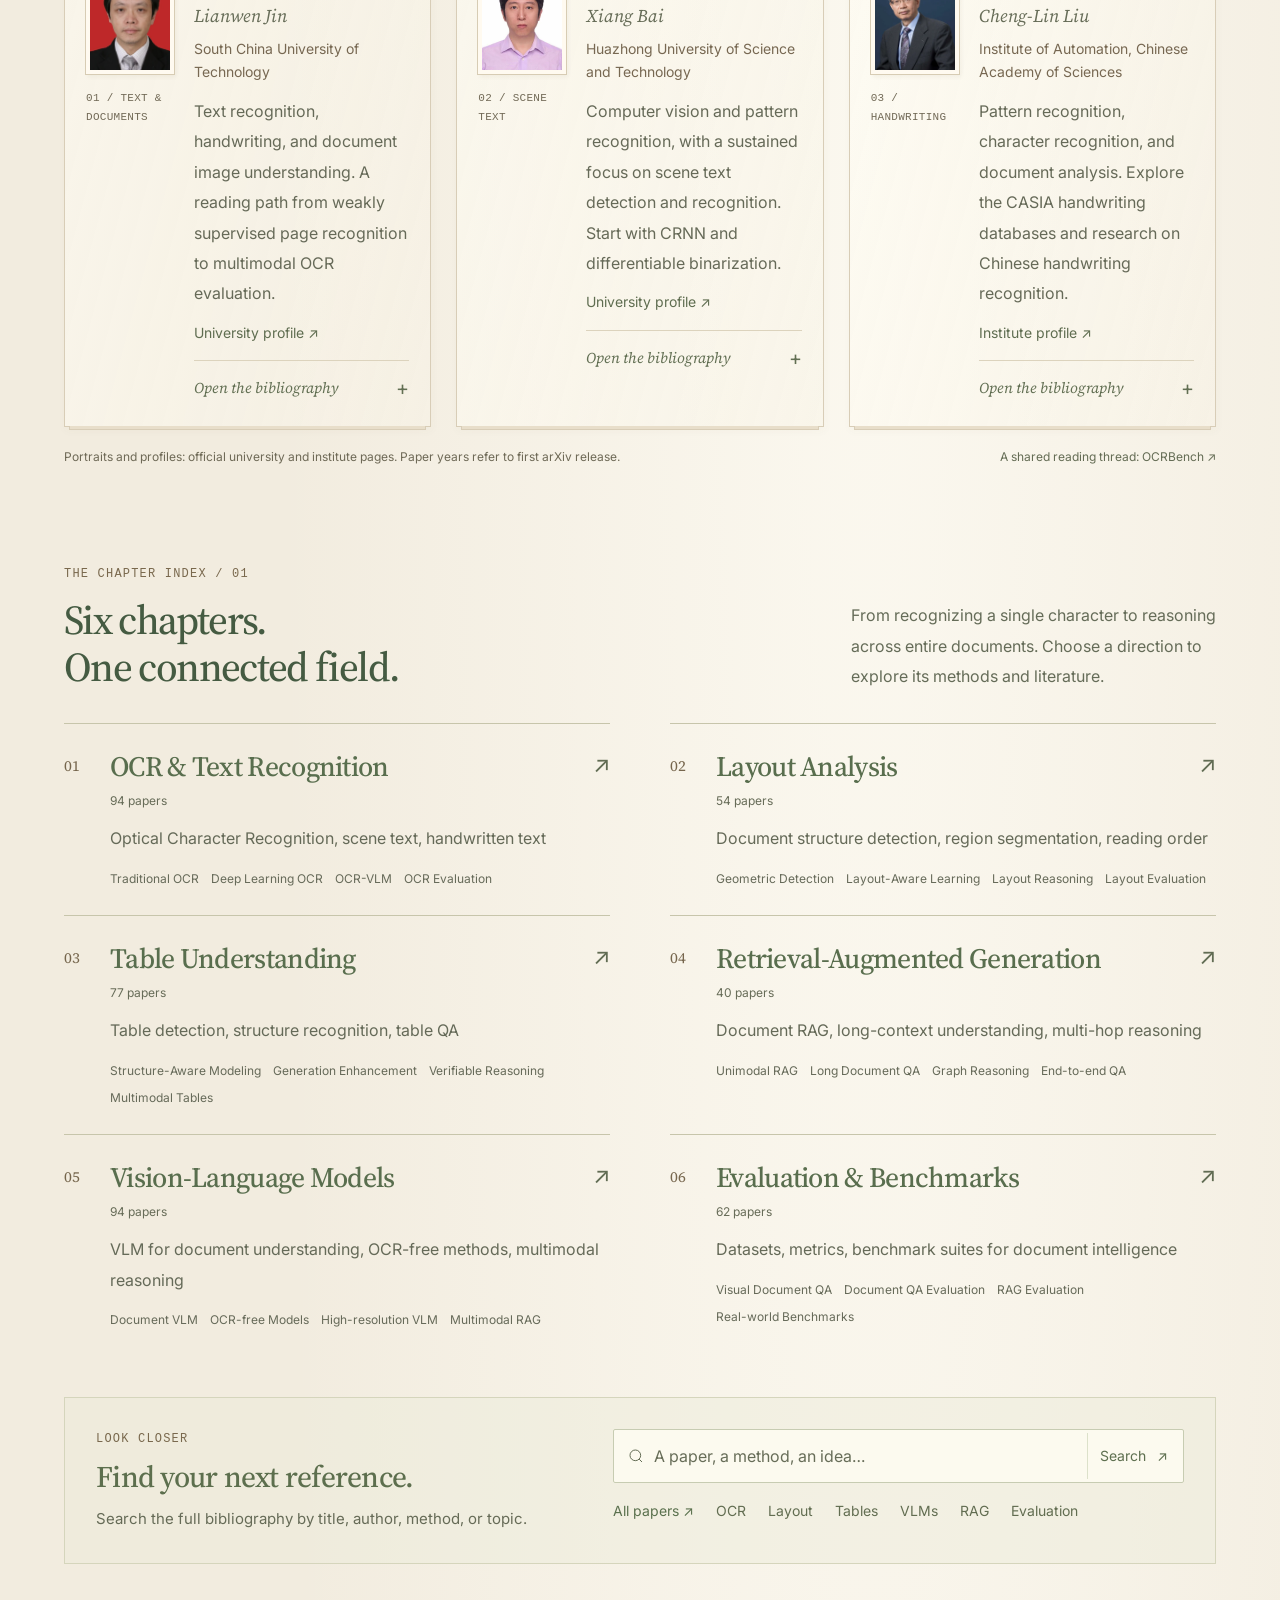
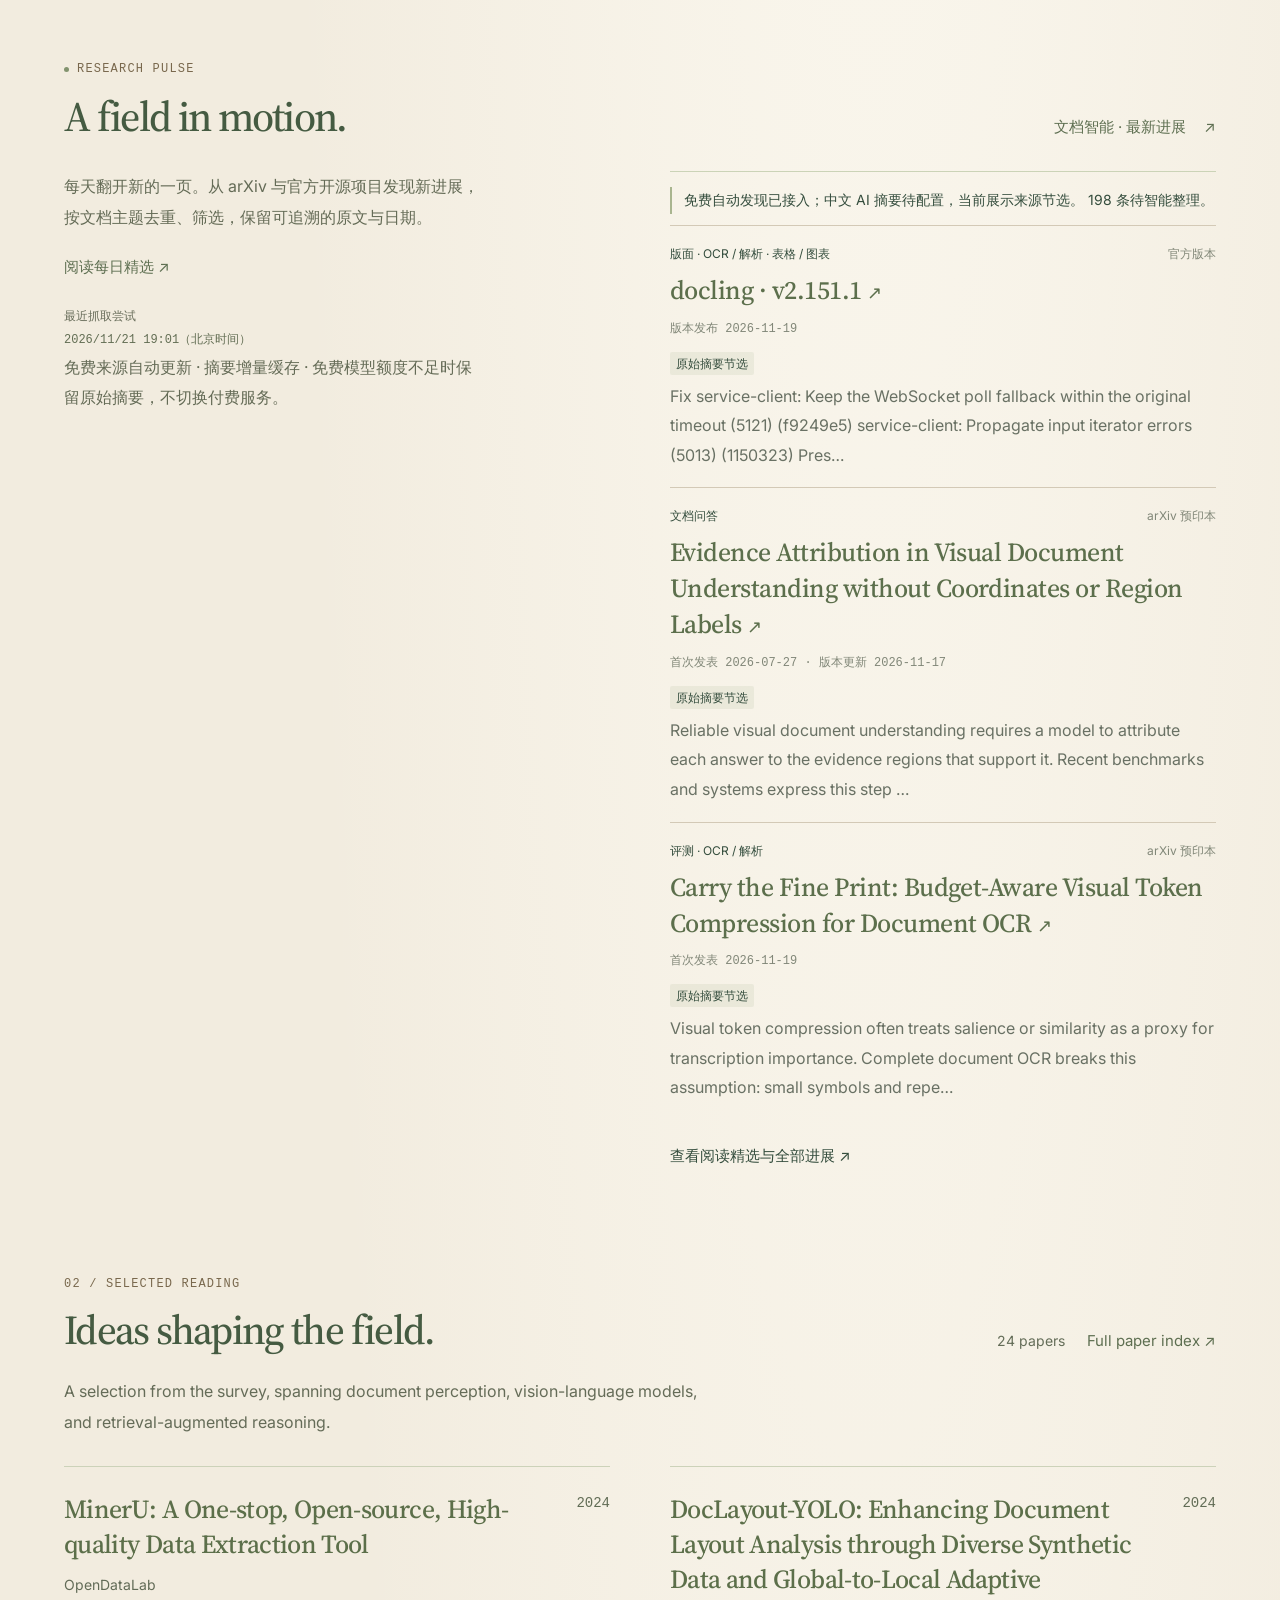
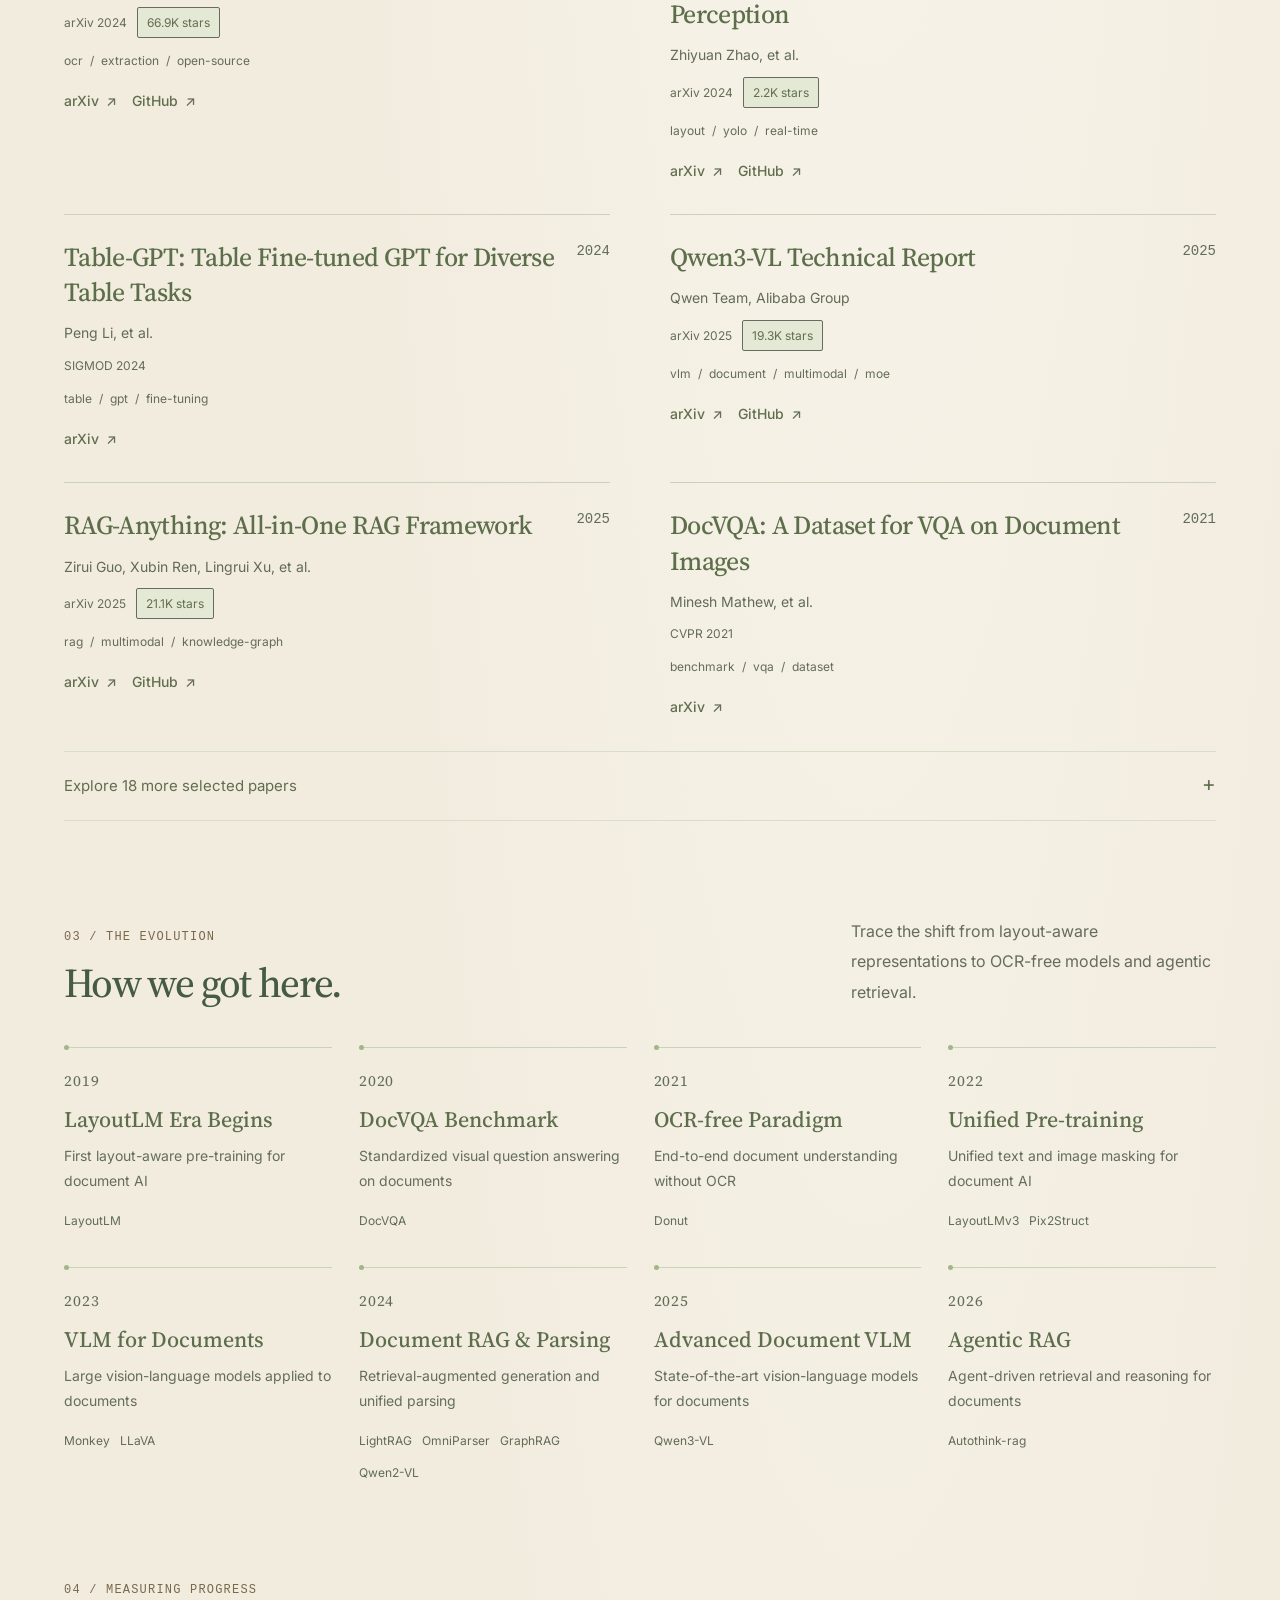
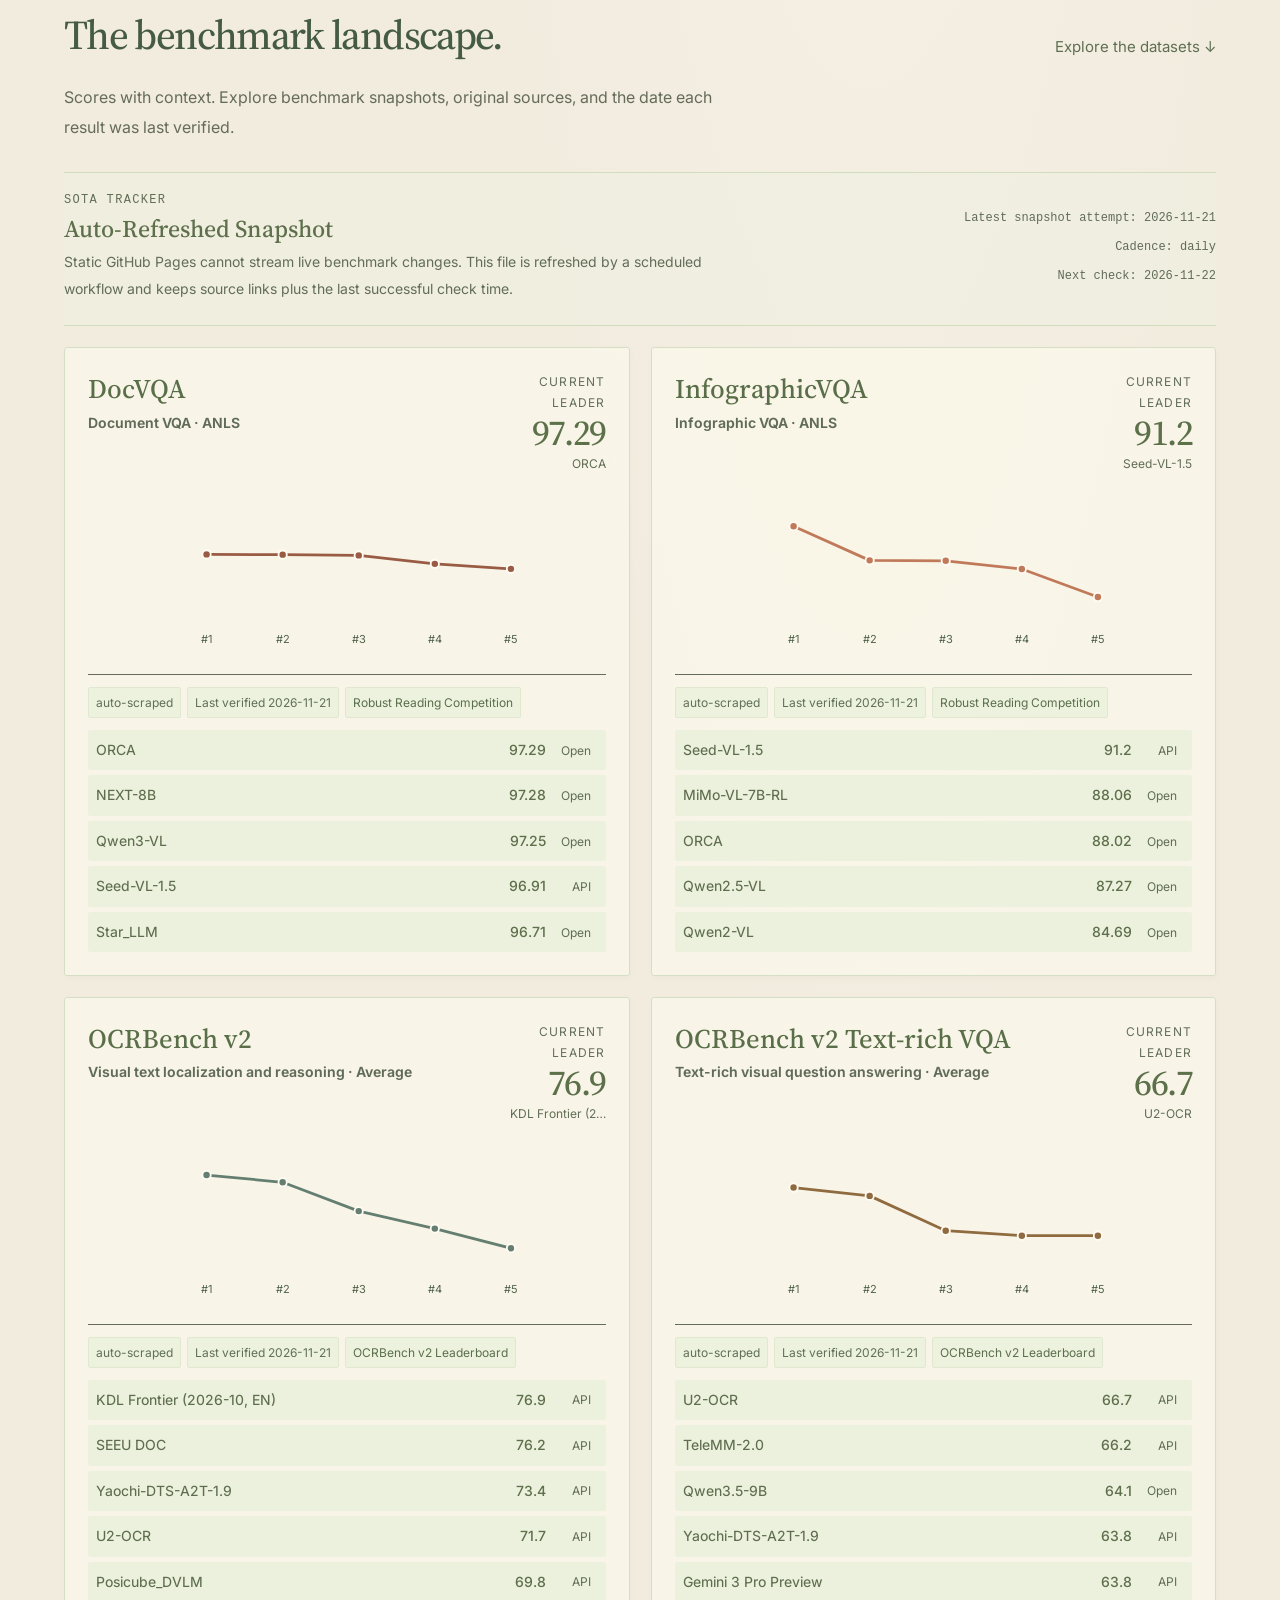
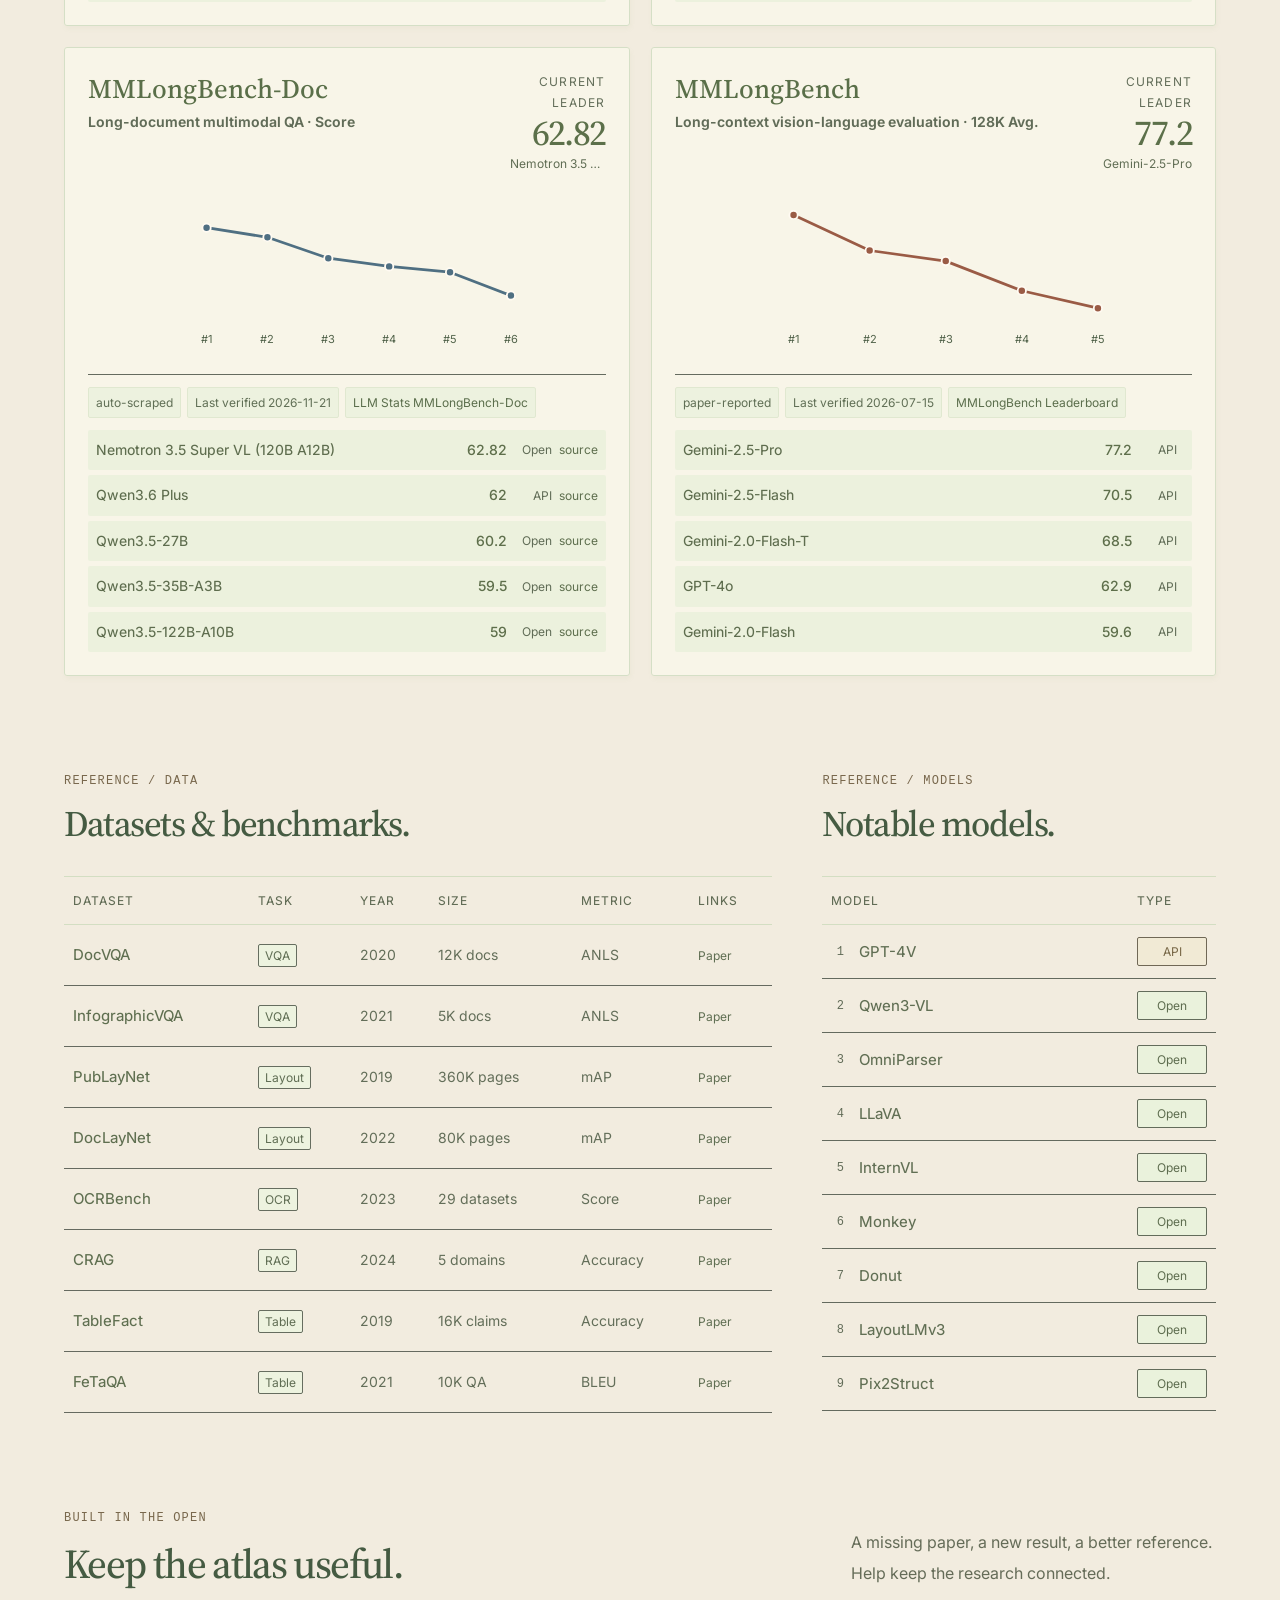
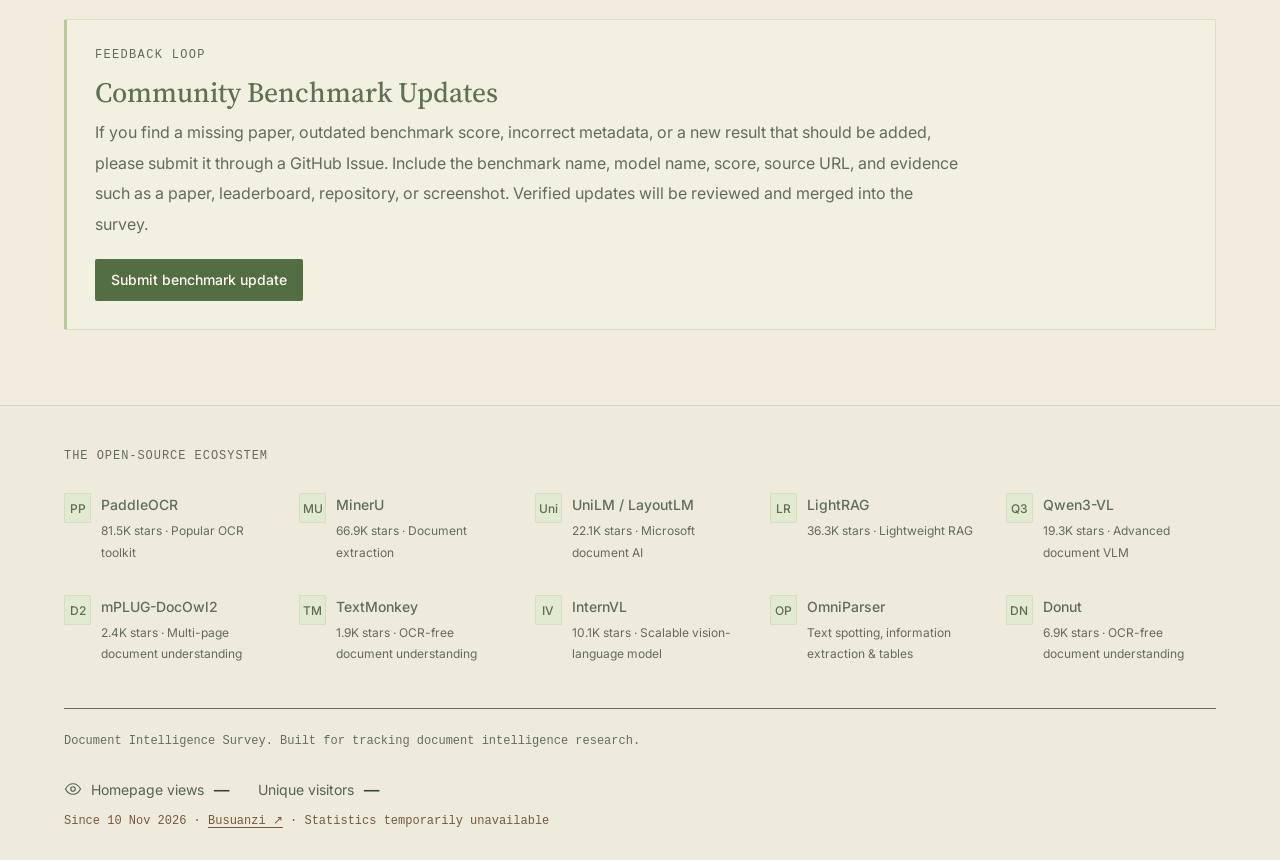
==== commit dddfb6ec: "Correct the seven survey authors’ affiliations" ====
--- a/docs/index.html
+++ b/docs/index.html
@@ -21,7 +21,7 @@
 <main id="mainContent">
 <section class="hero" id="top" aria-labelledby="heroTitle">
   <div class="hero-inner">
-    <div class="hero-copy"><div class="hero-kicker"><span class="edition-rule" aria-hidden="true"></span> THE DOCUMENT INTELLIGENCE FIELD GUIDE</div><h1 id="heroTitle">Beyond<br><em>OCR.</em></h1><p class="hero-subtitle">A Survey of Document Intelligence</p><p class="hero-summary">Every document has more to tell.<br>Open the pages, follow the evidence, and explore the research that connects it all.</p><p class="hero-authors" aria-label="Authors in paper order"><strong>JiaShu Yang</strong> · Chi Zhang · Ning Zhang · Xingyu Qi<br>Jie Wu · Lingxu Chen · Jiani Guo</p><div class="hero-badges"><a class="badge badge-primary" href="paper.pdf?v=20261121-layout" target="_blank" rel="noreferrer">Read the revised survey <span aria-hidden="true">↗</span></a><a class="badge badge-secondary" href="search.html">Browse the references <span aria-hidden="true">→</span></a></div><p class="hero-editor-note"><span aria-hidden="true">✎</span> 21 Nov 2026 · 72 pages · <a href="survey.html">Abstract and citation</a> · <a href="https://zenodo.org/records/21264117" target="_blank" rel="noreferrer">Earlier Zenodo edition ↗</a></p></div>
+    <div class="hero-copy"><div class="hero-kicker"><span class="edition-rule" aria-hidden="true"></span> THE DOCUMENT INTELLIGENCE FIELD GUIDE</div><h1 id="heroTitle">Beyond<br><em>OCR.</em></h1><p class="hero-subtitle">A Survey of Document Intelligence</p><p class="hero-summary">Every document has more to tell.<br>Open the pages, follow the evidence, and explore the research that connects it all.</p><p class="hero-authors" aria-label="Authors in paper order"><strong>JiaShu Yang</strong> · Chi Zhang · Ning Zhang · Xingyu Qi<br>Jie Wu · Lingxu Chen · Jiani Guo</p><div class="hero-badges"><a class="badge badge-primary" href="paper.pdf?v=20261121-affiliations" target="_blank" rel="noreferrer">Read the revised survey <span aria-hidden="true">↗</span></a><a class="badge badge-secondary" href="search.html">Browse the references <span aria-hidden="true">→</span></a></div><p class="hero-editor-note"><span aria-hidden="true">✎</span> 21 Nov 2026 · 72 pages · <a href="survey.html">Abstract and citation</a> · <a href="https://zenodo.org/records/21264117" target="_blank" rel="noreferrer">Earlier Zenodo edition ↗</a></p></div>
     <section id="surveyBook" class="survey-book" data-page="0" tabindex="0" aria-label="Interactive survey book">
       <div class="book-topline"><span>THE READING COPY</span><span>VOL. 01 / BEYOND OCR</span></div>
       <div class="book-tabs" aria-label="Book chapters"><button class="book-tab is-active" type="button" data-book-page="0" aria-current="page">Contents</button><button class="book-tab" type="button" data-book-page="1">Perception</button><button class="book-tab" type="button" data-book-page="2">Understanding</button><button class="book-tab" type="button" data-book-page="3">Open questions</button></div>
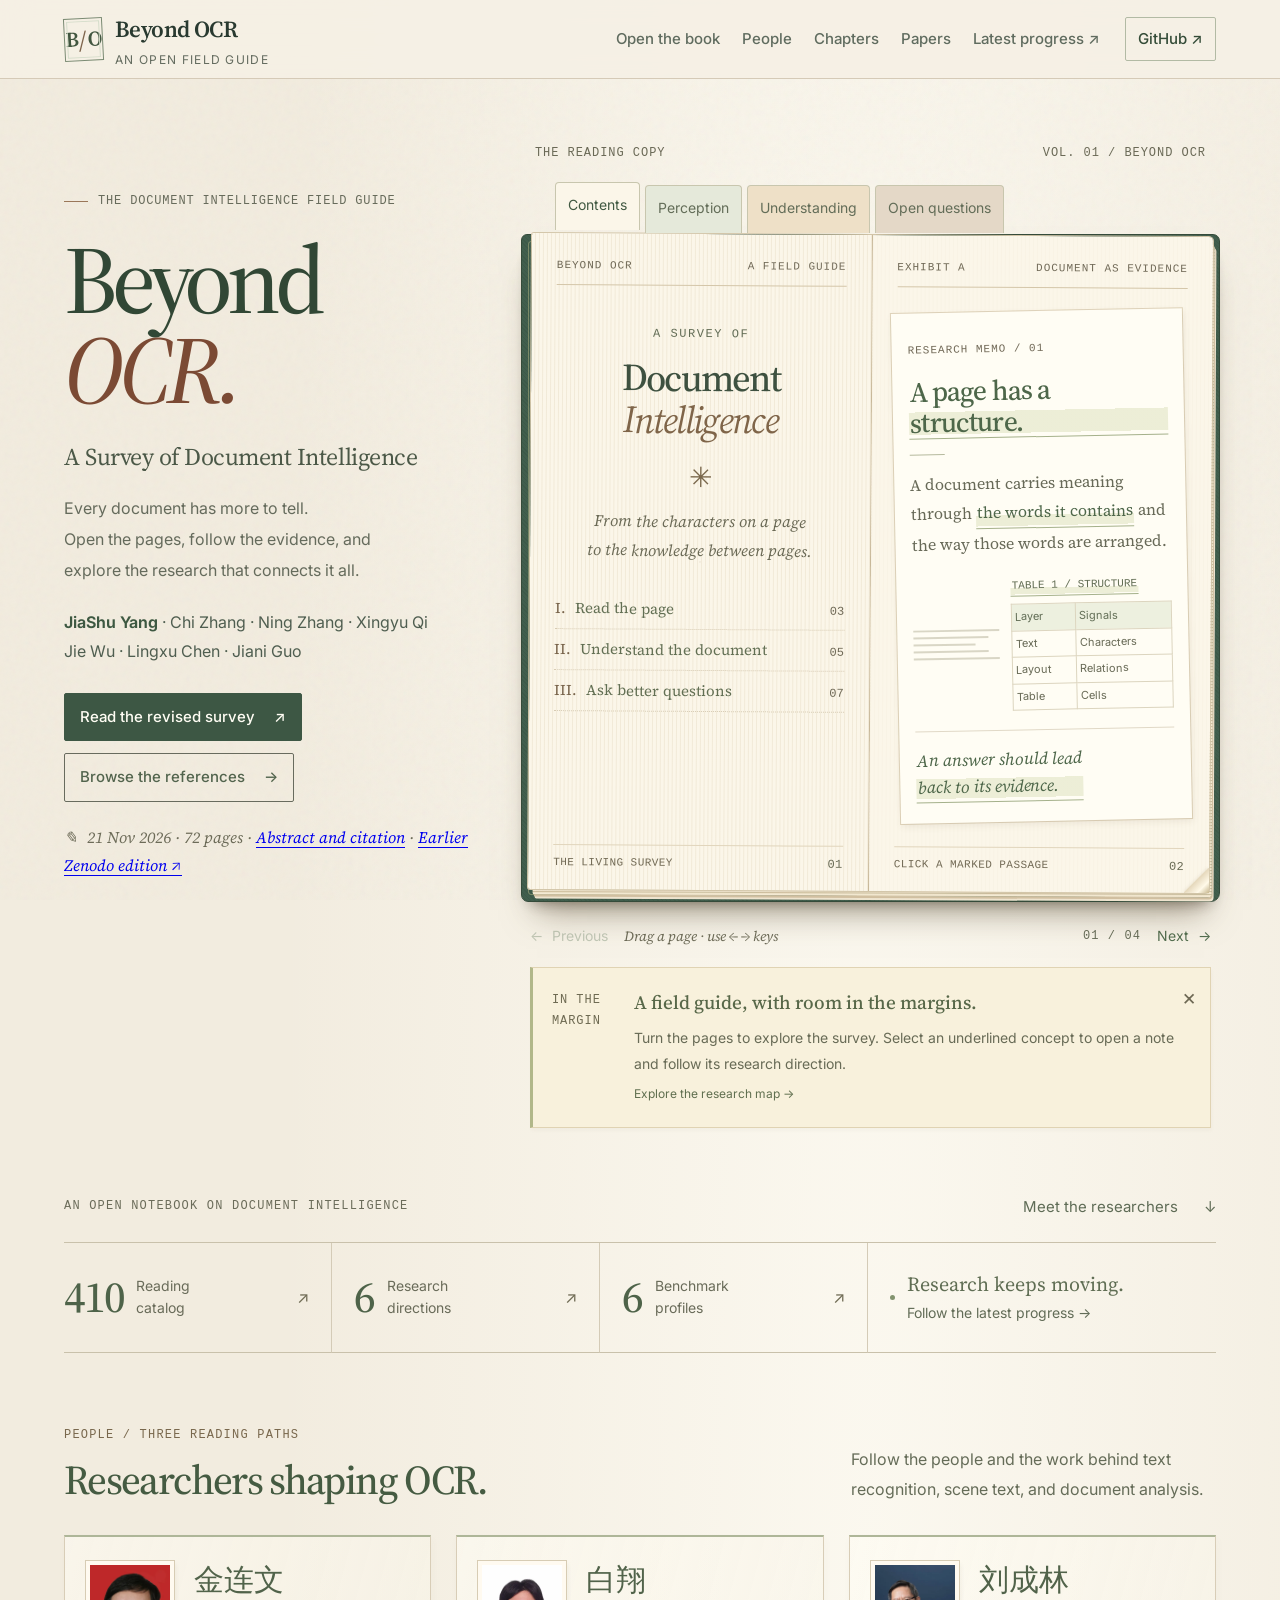
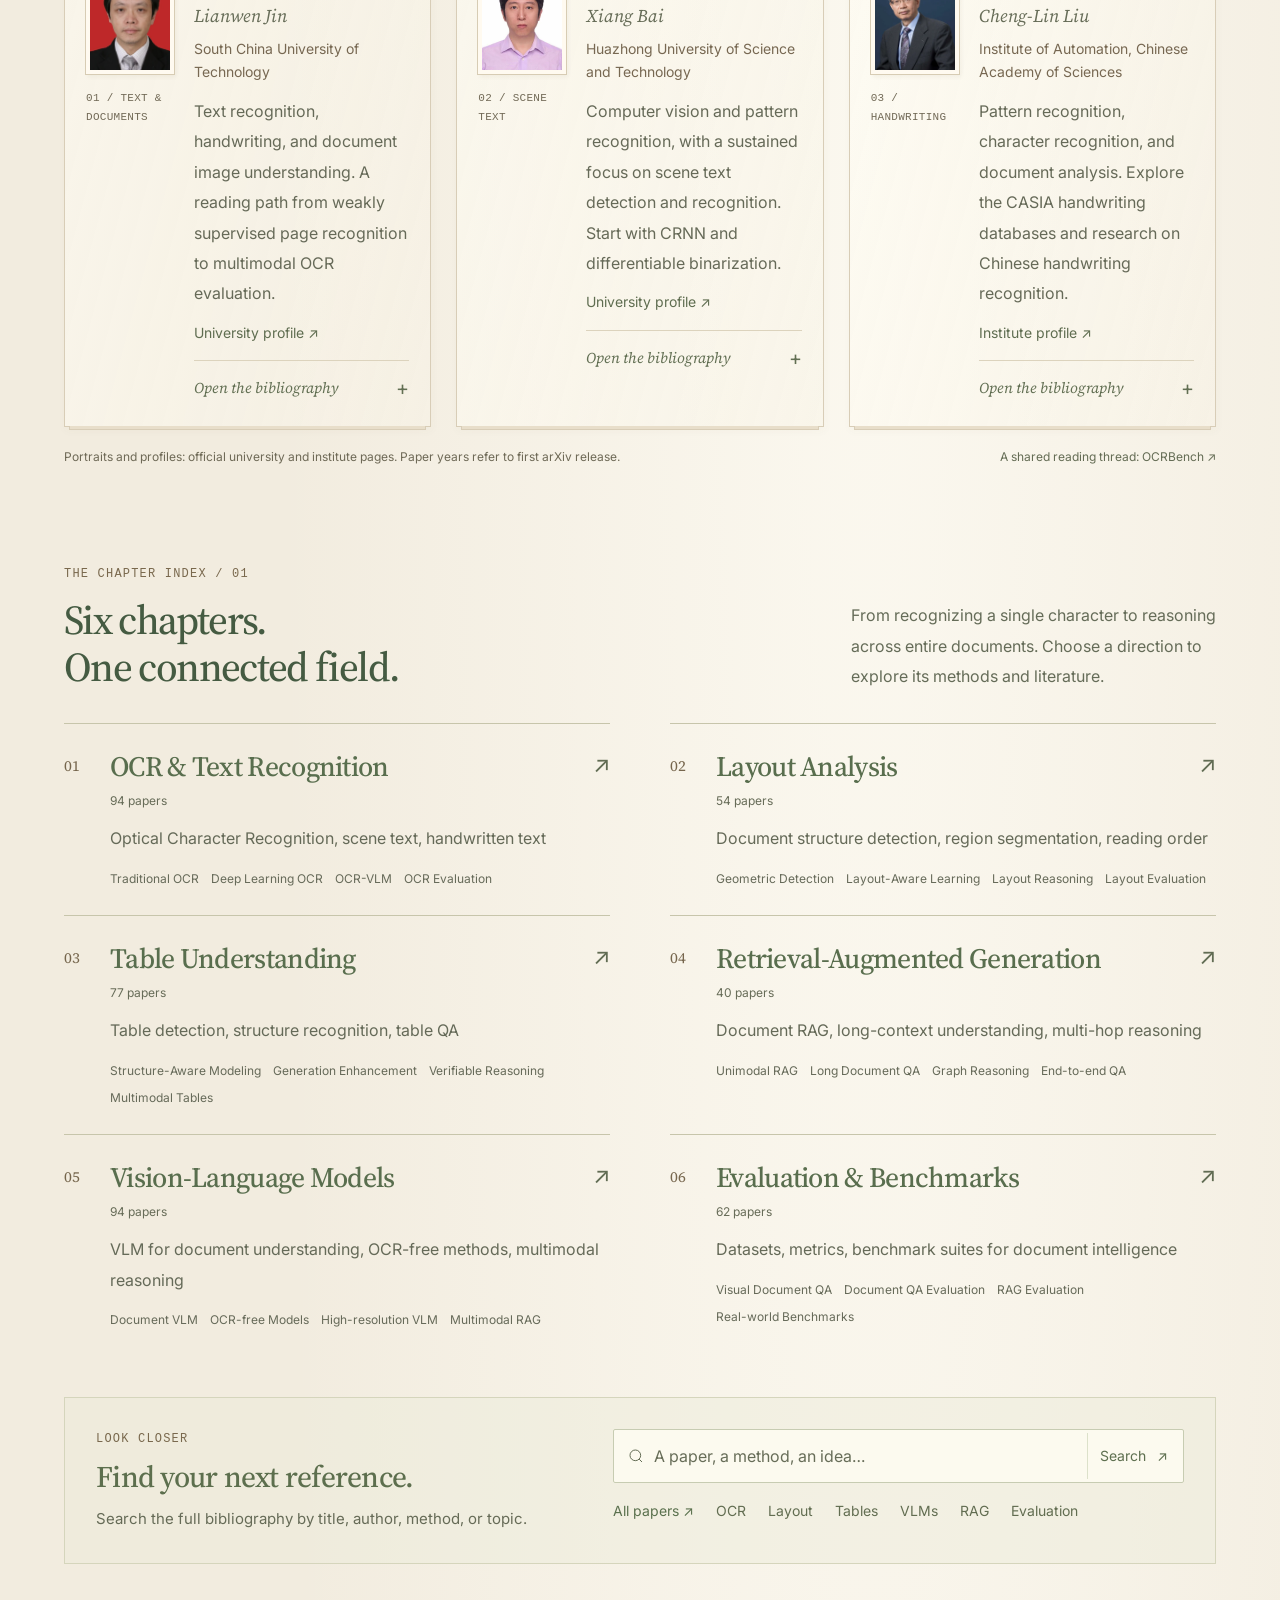
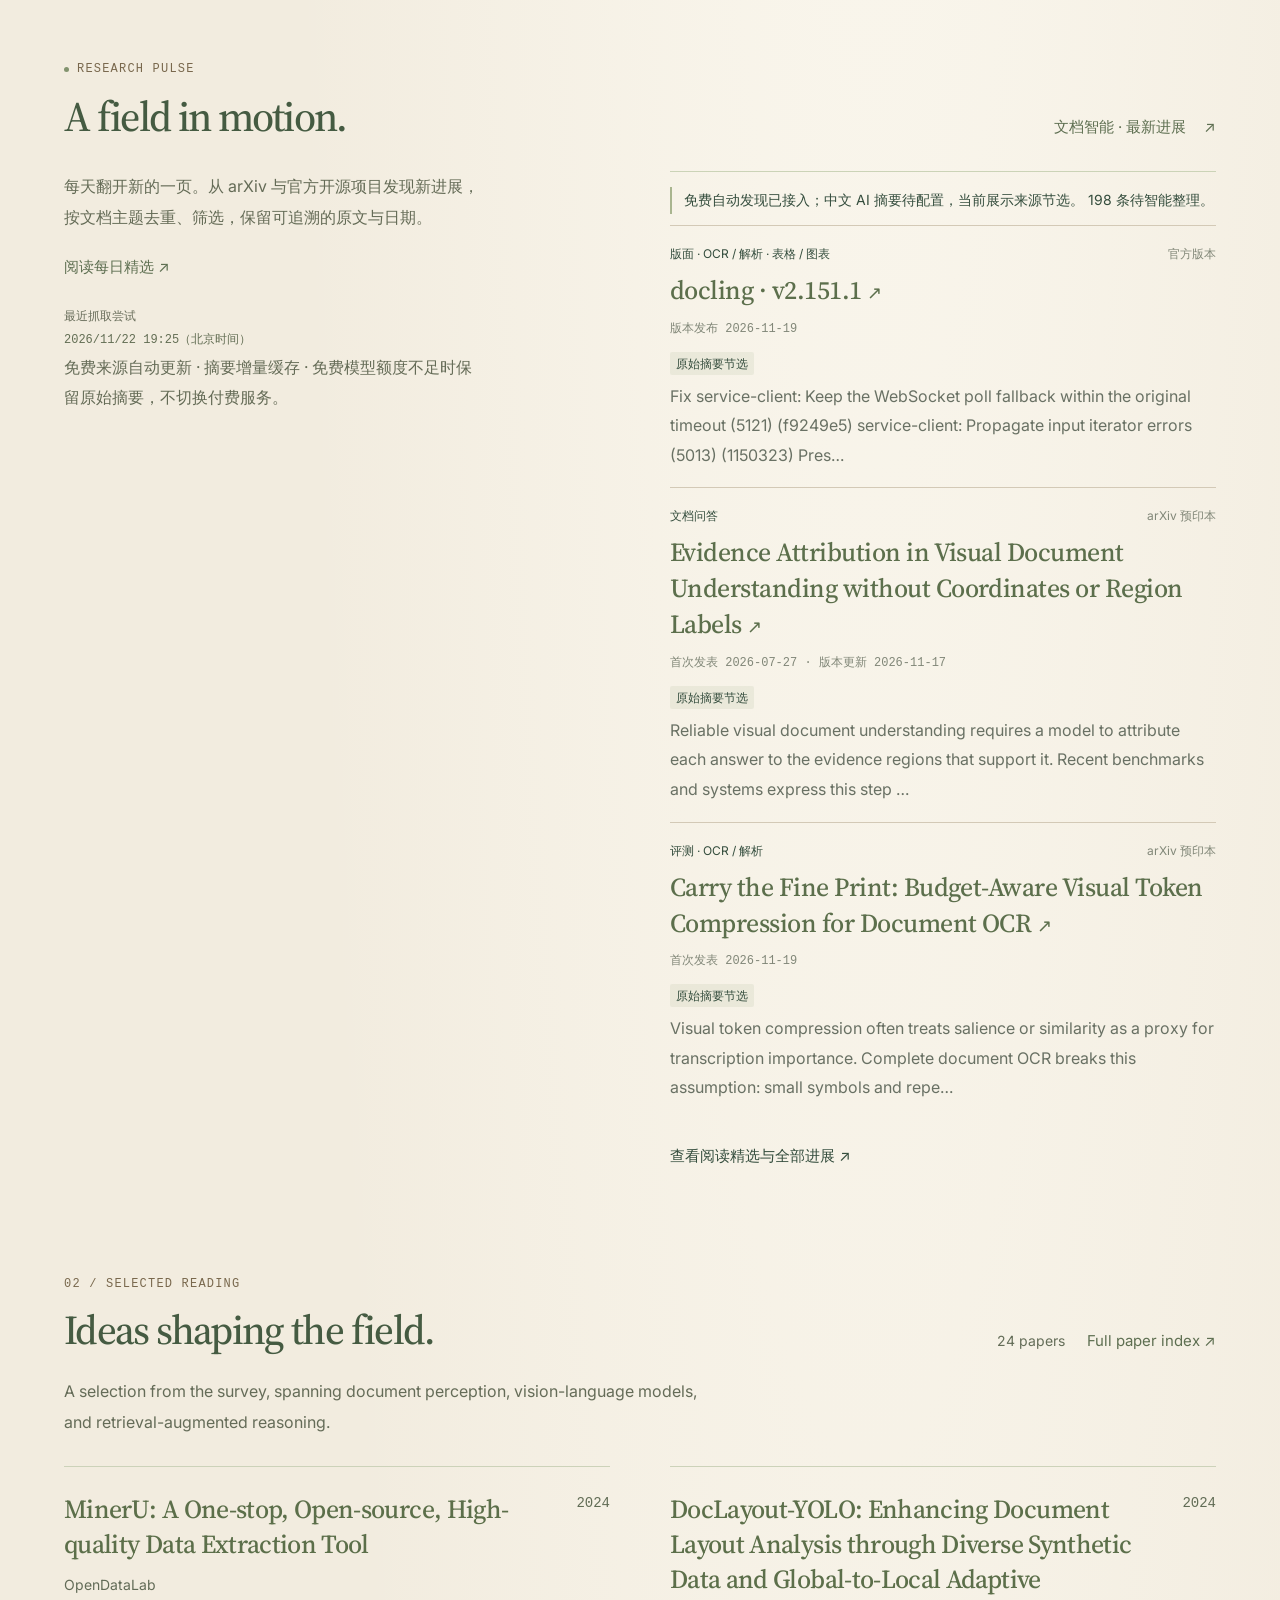
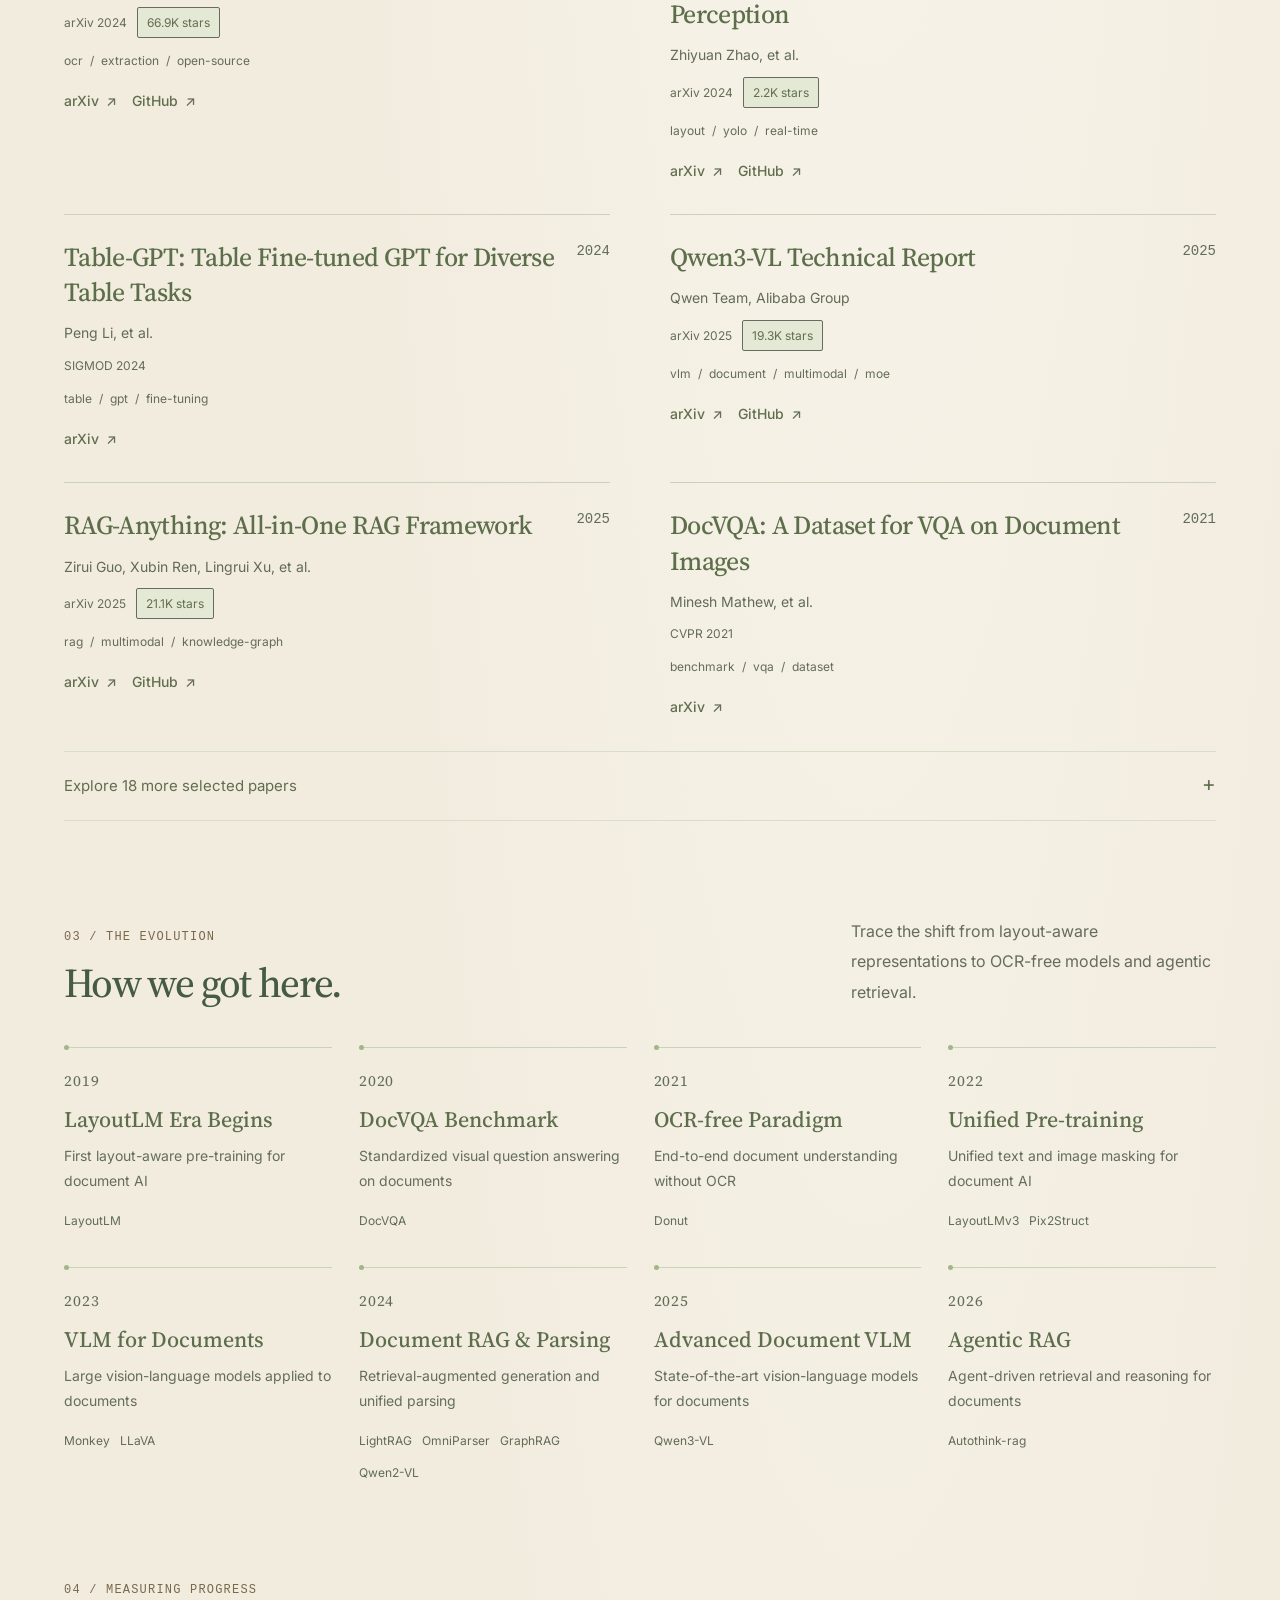
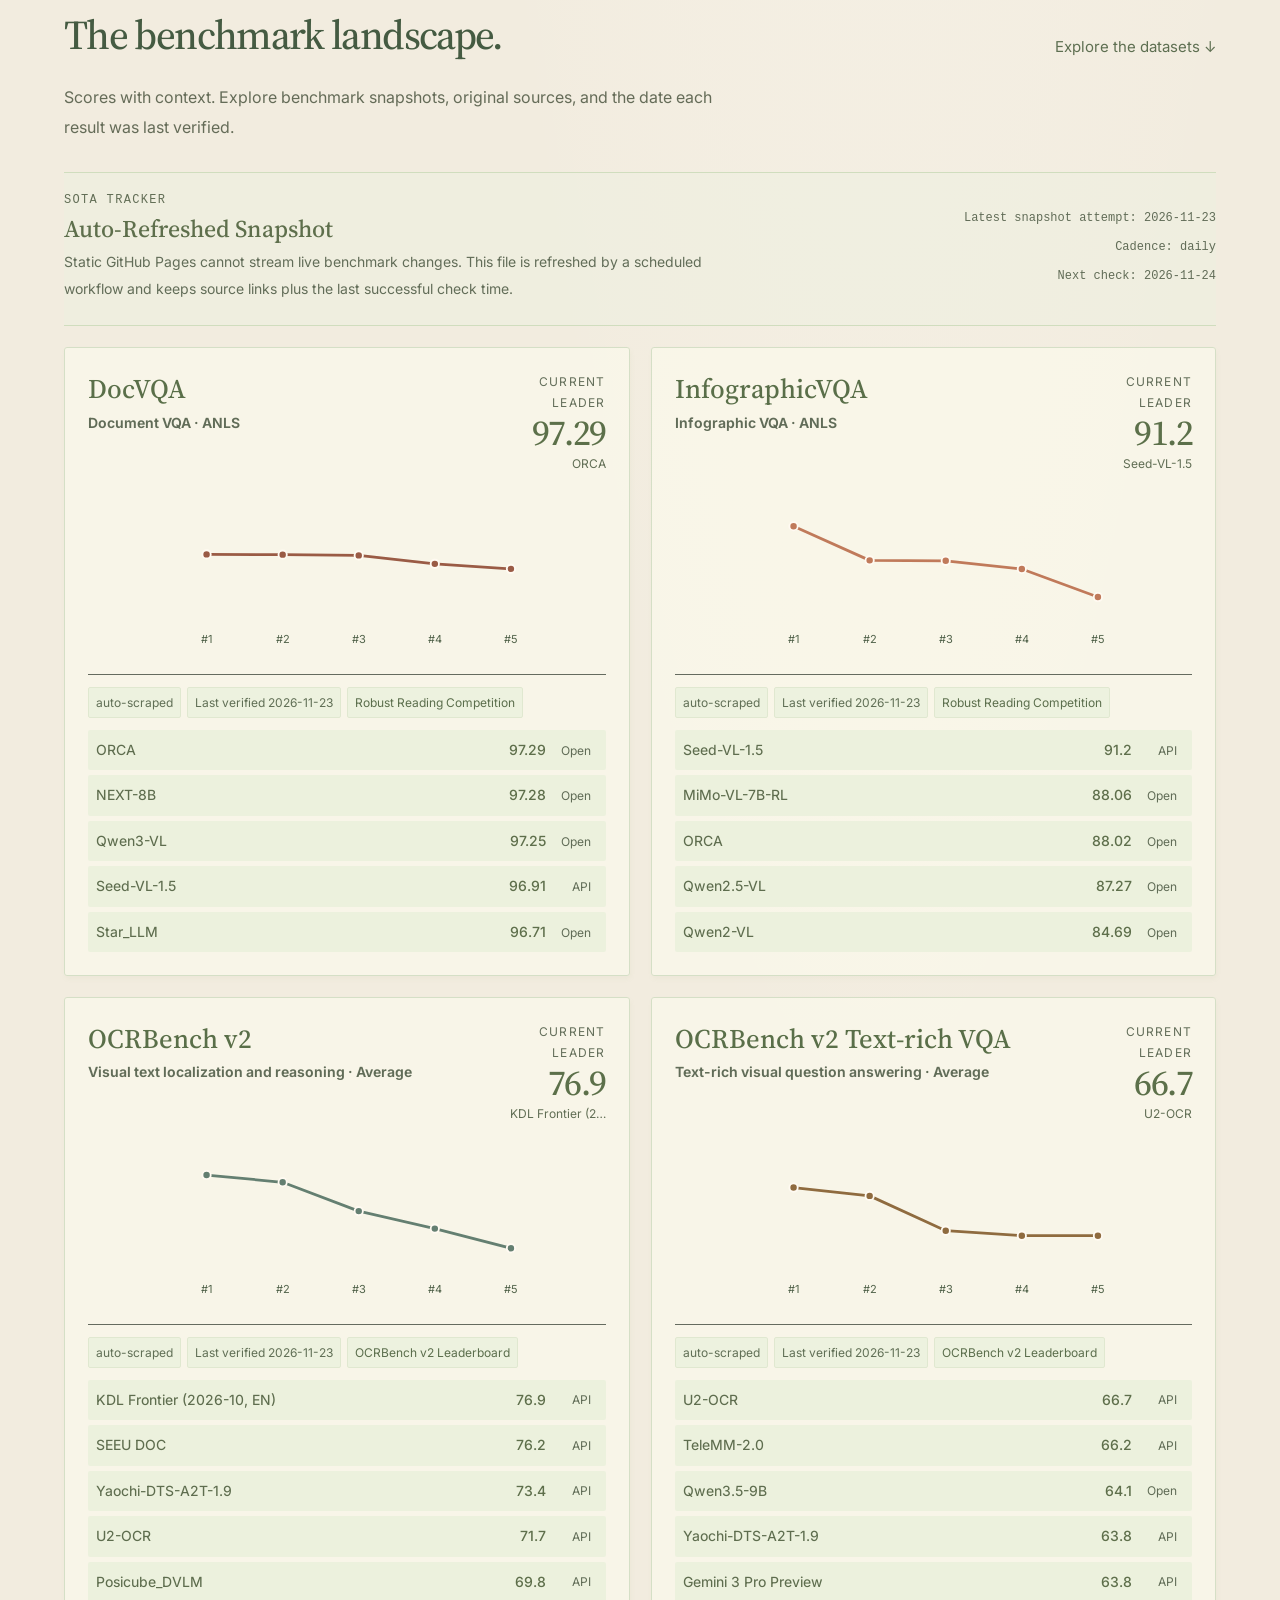
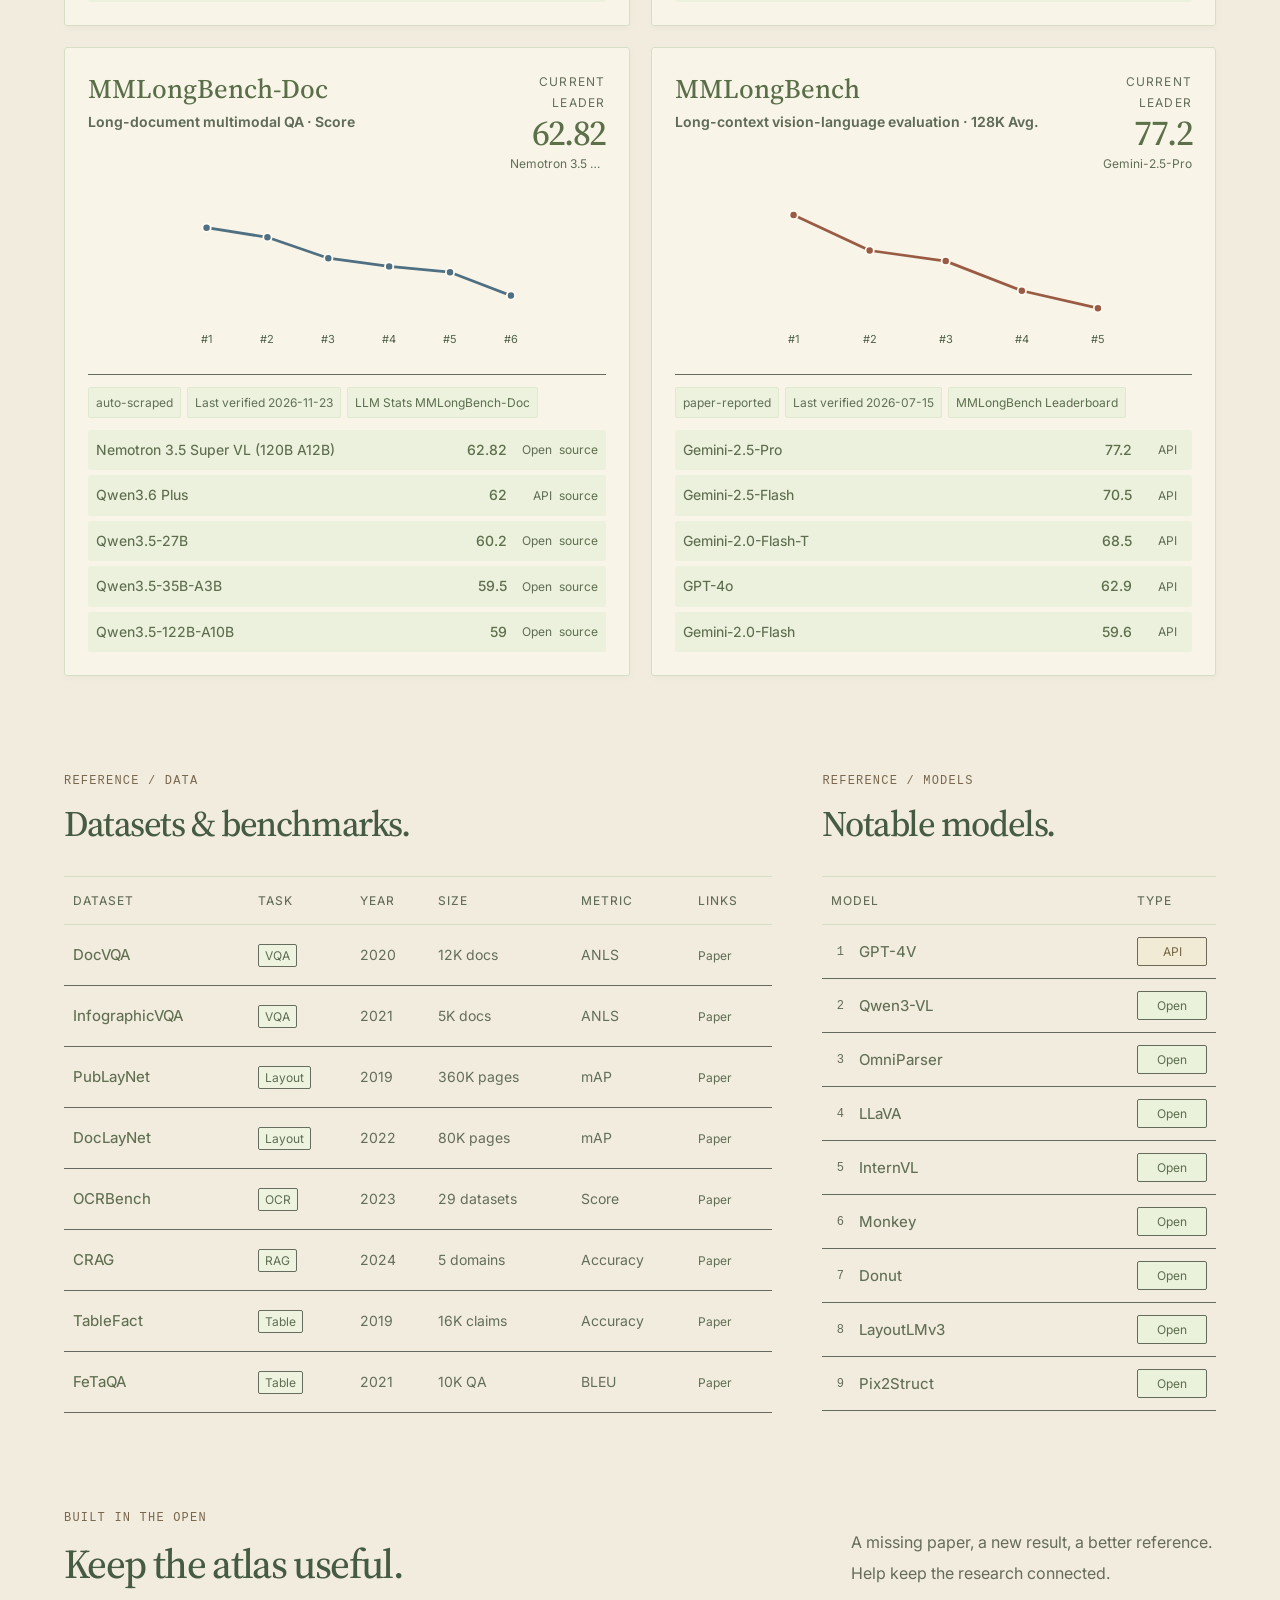
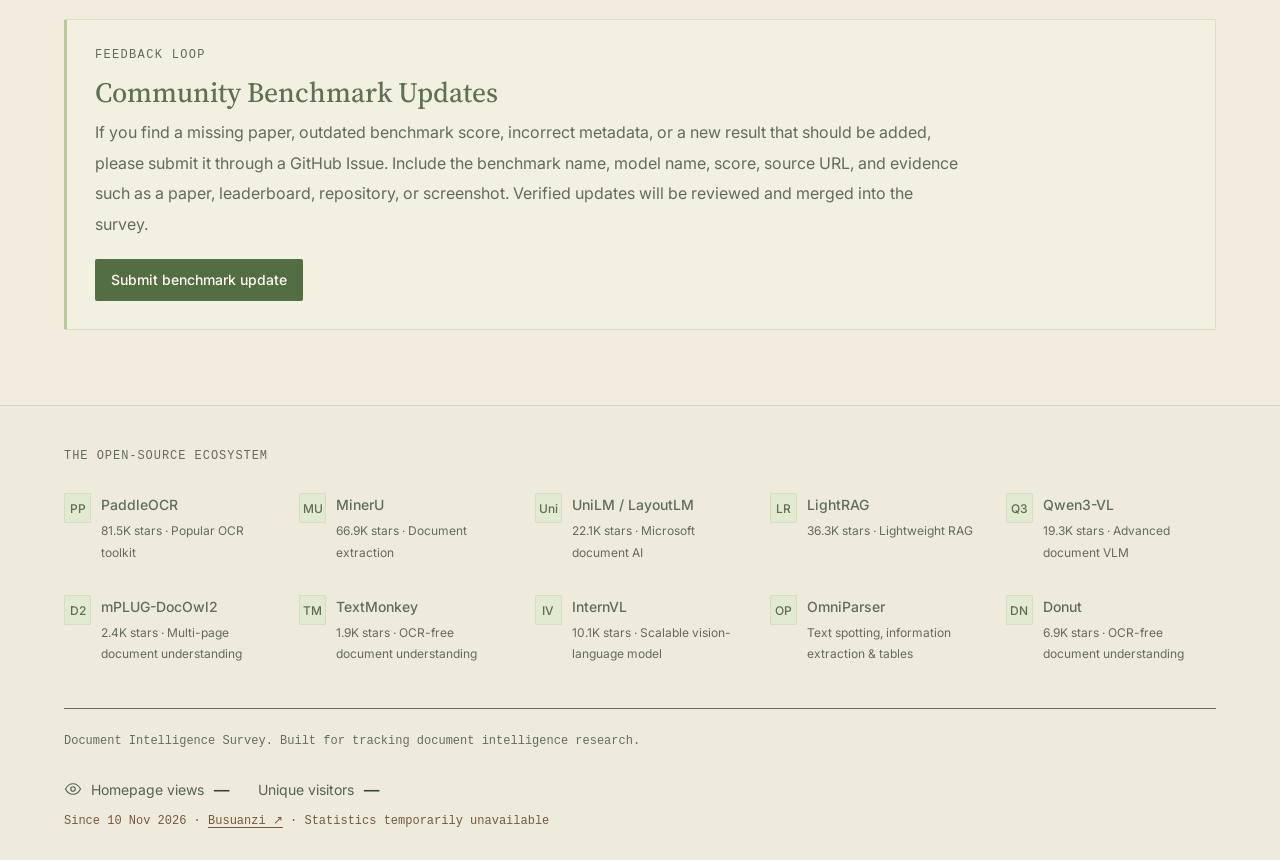
==== commit 84d1eba9: "Use the canonical survey PDF link on both paper pages" ====
--- a/docs/index.html
+++ b/docs/index.html
@@ -21,7 +21,7 @@
 <main id="mainContent">
 <section class="hero" id="top" aria-labelledby="heroTitle">
   <div class="hero-inner">
-    <div class="hero-copy"><div class="hero-kicker"><span class="edition-rule" aria-hidden="true"></span> THE DOCUMENT INTELLIGENCE FIELD GUIDE</div><h1 id="heroTitle">Beyond<br><em>OCR.</em></h1><p class="hero-subtitle">A Survey of Document Intelligence</p><p class="hero-summary">Every document has more to tell.<br>Open the pages, follow the evidence, and explore the research that connects it all.</p><p class="hero-authors" aria-label="Authors in paper order"><strong>JiaShu Yang</strong> · Chi Zhang · Ning Zhang · Xingyu Qi<br>Jie Wu · Lingxu Chen · Jiani Guo</p><div class="hero-badges"><a class="badge badge-primary" href="paper.pdf?v=20261121-affiliations" target="_blank" rel="noreferrer">Read the revised survey <span aria-hidden="true">↗</span></a><a class="badge badge-secondary" href="search.html">Browse the references <span aria-hidden="true">→</span></a></div><p class="hero-editor-note"><span aria-hidden="true">✎</span> 21 Nov 2026 · 72 pages · <a href="survey.html">Abstract and citation</a> · <a href="https://zenodo.org/records/21264117" target="_blank" rel="noreferrer">Earlier Zenodo edition ↗</a></p></div>
+    <div class="hero-copy"><div class="hero-kicker"><span class="edition-rule" aria-hidden="true"></span> THE DOCUMENT INTELLIGENCE FIELD GUIDE</div><h1 id="heroTitle">Beyond<br><em>OCR.</em></h1><p class="hero-subtitle">A Survey of Document Intelligence</p><p class="hero-summary">Every document has more to tell.<br>Open the pages, follow the evidence, and explore the research that connects it all.</p><p class="hero-authors" aria-label="Authors in paper order"><strong>JiaShu Yang</strong> · Chi Zhang · Ning Zhang · Xingyu Qi<br>Jie Wu · Lingxu Chen · Jiani Guo</p><div class="hero-badges"><a class="badge badge-primary" href="paper.pdf" target="_blank" rel="noreferrer">Read the revised survey <span aria-hidden="true">↗</span></a><a class="badge badge-secondary" href="search.html">Browse the references <span aria-hidden="true">→</span></a></div><p class="hero-editor-note"><span aria-hidden="true">✎</span> 21 Nov 2026 · 72 pages · <a href="survey.html">Abstract and citation</a> · <a href="https://zenodo.org/records/21264117" target="_blank" rel="noreferrer">Earlier Zenodo edition ↗</a></p></div>
     <section id="surveyBook" class="survey-book" data-page="0" tabindex="0" aria-label="Interactive survey book">
       <div class="book-topline"><span>THE READING COPY</span><span>VOL. 01 / BEYOND OCR</span></div>
       <div class="book-tabs" aria-label="Book chapters"><button class="book-tab is-active" type="button" data-book-page="0" aria-current="page">Contents</button><button class="book-tab" type="button" data-book-page="1">Perception</button><button class="book-tab" type="button" data-book-page="2">Understanding</button><button class="book-tab" type="button" data-book-page="3">Open questions</button></div>
